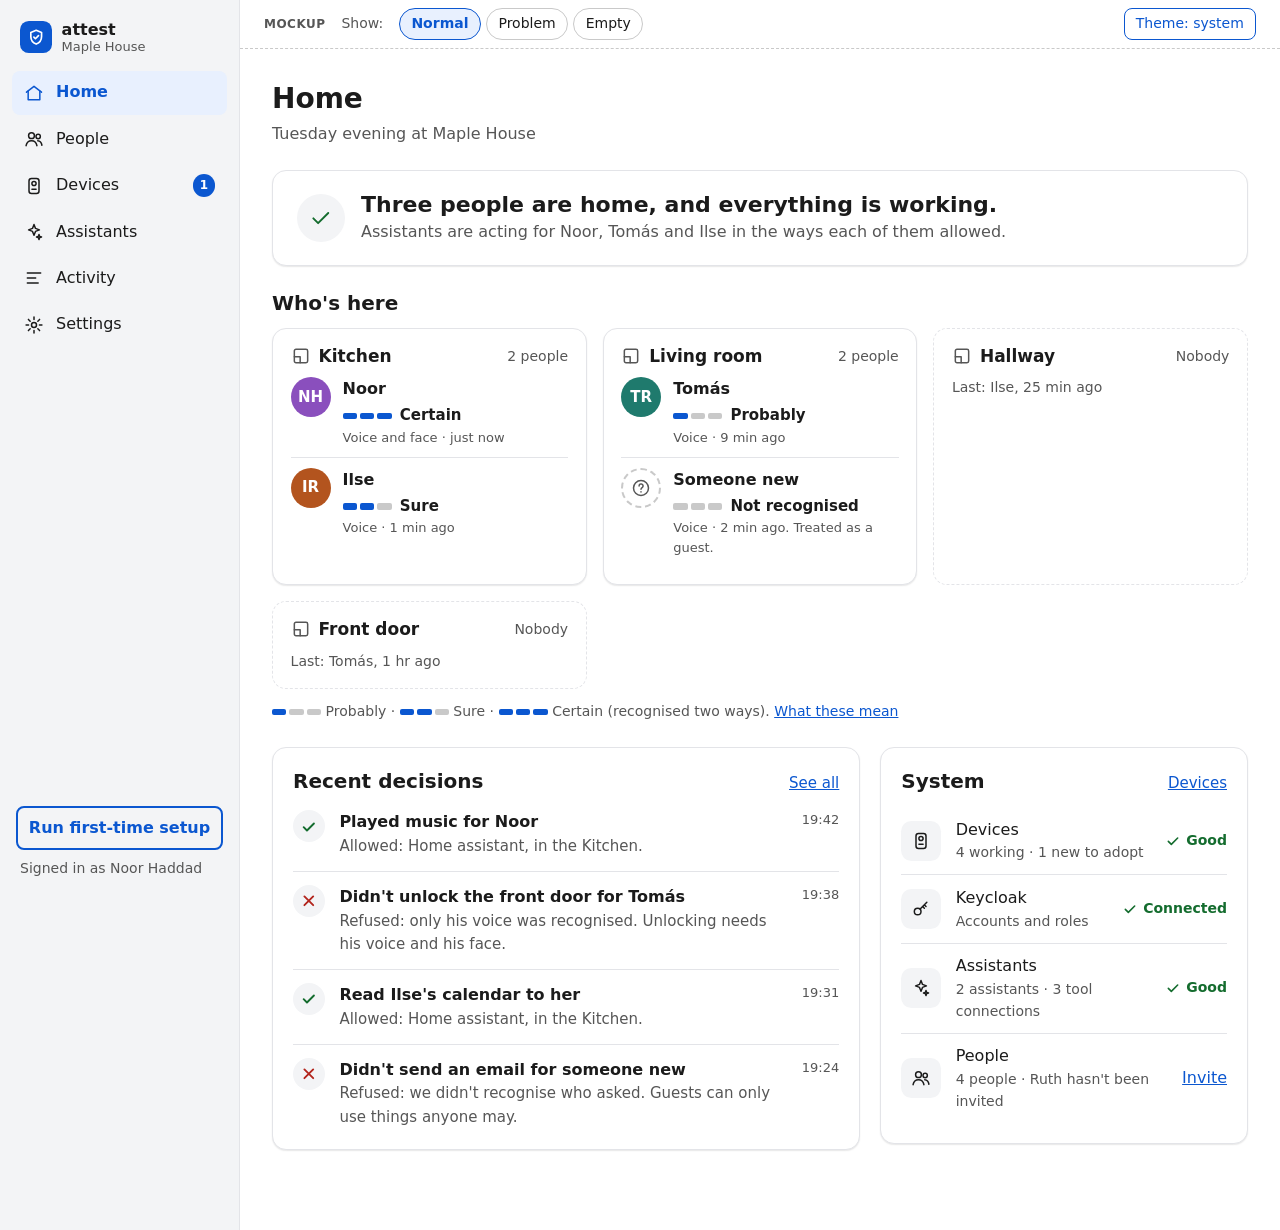
==== docs/design/console/mockup.html @ f5f6e449 "docs(design): clickable mockups for the admin console Static, self-contained mockup of the first-run" ====
<!doctype html>
<html lang="en">
<head>
<meta charset="utf-8">
<meta name="viewport" content="width=device-width, initial-scale=1">
<meta name="color-scheme" content="light dark">
<title>attest console — mockup</title>
<style>
/* Tokens: the enrolment page's, unchanged, plus --warn, --ok-soft/--problem-soft and --surface. */
:root {
  color-scheme: light dark;
  --bg: #ffffff;
  --fg: #1b1b1b;
  --muted: #565656;
  --line: #c9c9c9;
  --line-soft: #e3e4e8;
  --panel: #f3f4f6;
  --surface: #ffffff;
  --accent: #0b57d0;
  --accent-fg: #ffffff;
  --accent-soft: #e8f0fe;
  --ok: #146c2e;
  --warn: #8a5300;
  --problem: #b3261e;
  --shadow: 0 1px 2px rgb(0 0 0 / 0.06), 0 1px 1px rgb(0 0 0 / 0.04);
  --radius: 0.5rem;
  --radius-lg: 0.875rem;
}
@media (prefers-color-scheme: dark) {
  :root:not([data-theme="light"]) {
    --bg: #121212; --fg: #ececec; --muted: #b4b4b4; --line: #4a4a4a; --line-soft: #2c2d31;
    --panel: #1f2023; --surface: #18191b; --accent: #8ab4f8; --accent-fg: #0b1a33; --accent-soft: #1c2a42;
    --ok: #7dd99b; --warn: #f2c46d; --problem: #ffb4ab; --shadow: none;
  }
}
:root[data-theme="dark"] {
  color-scheme: dark;
  --bg: #121212; --fg: #ececec; --muted: #b4b4b4; --line: #4a4a4a; --line-soft: #2c2d31;
  --panel: #1f2023; --surface: #18191b; --accent: #8ab4f8; --accent-fg: #0b1a33; --accent-soft: #1c2a42;
  --ok: #7dd99b; --warn: #f2c46d; --problem: #ffb4ab; --shadow: none;
}
:root[data-theme="light"] { color-scheme: light; }

*, *::before, *::after { box-sizing: border-box; }
[hidden] { display: none !important; }
html { -webkit-text-size-adjust: 100%; }
body {
  margin: 0; background: var(--bg); color: var(--fg);
  font: 1rem/1.55 system-ui, -apple-system, "Segoe UI", Roboto, "Helvetica Neue", Arial, sans-serif;
}
h1 { font-size: 1.75rem; line-height: 1.25; margin: 0 0 0.35rem; }
h2 { font-size: 1.25rem; line-height: 1.3; margin: 0 0 0.75rem; }
h3 { font-size: 1.0625rem; line-height: 1.35; margin: 0 0 0.25rem; }
p { margin: 0 0 0.75rem; }
a { color: var(--accent); }
:focus-visible { outline: 3px solid var(--accent); outline-offset: 3px; }
h1:focus { outline: none; }
code { font-size: 0.9em; }
.muted { color: var(--muted); }
.small { font-size: 0.875rem; }
.visually-hidden { position: absolute; width: 1px; height: 1px; overflow: hidden; clip: rect(0 0 0 0); white-space: nowrap; }
.icon { width: 1.25rem; height: 1.25rem; flex: none; fill: none; stroke: currentColor; stroke-width: 1.8; stroke-linecap: round; stroke-linejoin: round; }

/* Buttons: as on the enrolment page. */
.button, button {
  display: inline-flex; align-items: center; justify-content: center; gap: 0.4rem;
  min-height: 44px; min-width: 44px; padding: 0.5rem 1.1rem;
  border: 2px solid var(--accent); border-radius: var(--radius);
  background: var(--accent); color: var(--accent-fg);
  font: inherit; font-weight: 600; text-decoration: none; cursor: pointer; white-space: nowrap;
}
.button.secondary, button.secondary { background: transparent; color: var(--accent); }
.button.quiet, button.quiet { background: transparent; color: var(--accent); border-color: transparent; padding-inline: 0.6rem; }
button.danger { background: transparent; color: var(--problem); border-color: var(--problem); }
button:disabled { opacity: 0.45; cursor: not-allowed; }
.actions { display: flex; flex-wrap: wrap; gap: 0.75rem; align-items: center; }

/* Notices: the enrolment page's left-border pattern. */
.status, .problem, .warning, .info {
  display: flex; gap: 0.75rem; align-items: flex-start;
  padding: 0.75rem 1rem; border-left: 4px solid var(--ok); border-radius: 0.25rem; background: var(--panel); margin: 0 0 1rem;
}
.problem { border-color: var(--problem); }
.warning { border-color: var(--warn); }
.info { border-color: var(--accent); }
.status > .icon { color: var(--ok); margin-top: 0.15rem; }
.problem > .icon { color: var(--problem); margin-top: 0.15rem; }
.warning > .icon { color: var(--warn); margin-top: 0.15rem; }
.info > .icon { color: var(--accent); margin-top: 0.15rem; }
.status p, .problem p, .warning p, .info p { margin: 0; }
.notice-body { flex: 1; min-width: 0; }
.notice-body .actions { margin-top: 0.6rem; }

/* Shell */
.skip { position: absolute; left: 0.5rem; top: -4rem; z-index: 10; }
.skip:focus { top: 0.5rem; }
.shell { display: grid; grid-template-columns: 15rem 1fr; min-height: 100vh; background: linear-gradient(to right, var(--panel) calc(15rem - 1px), var(--line-soft) calc(15rem - 1px), var(--line-soft) 15rem, transparent 15rem); }
.sidebar {
  position: sticky; top: 0; height: 100vh; overflow-y: auto;
  display: flex; flex-direction: column; gap: 1rem;
  padding: 1.25rem 0.75rem; border-right: 1px solid var(--line-soft); background: var(--panel);
}
.brand { display: flex; align-items: center; gap: 0.6rem; padding: 0 0.5rem; }
.brand-mark { width: 2rem; height: 2rem; border-radius: 0.55rem; background: var(--accent); color: var(--accent-fg); display: grid; place-items: center; }
.brand-mark .icon { width: 1.15rem; height: 1.15rem; stroke-width: 2.2; }
.brand strong { display: block; line-height: 1.2; }
.brand div > span { display: block; font-size: 0.8125rem; color: var(--muted); line-height: 1.2; }
.nav { list-style: none; margin: 0; padding: 0; display: grid; gap: 0.15rem; }
.nav a {
  display: flex; align-items: center; gap: 0.75rem; min-height: 44px; padding: 0.4rem 0.75rem;
  border-radius: var(--radius); color: var(--fg); text-decoration: none; font-weight: 500;
}
.nav a:hover { background: var(--line-soft); }
.nav a[aria-current="page"] { background: var(--accent-soft); color: var(--accent); font-weight: 650; }
.nav .badge { margin-left: auto; }
.sidebar-foot { margin-top: auto; display: grid; gap: 0.5rem; padding: 0 0.25rem; }
.badge {
  display: inline-grid; place-items: center; min-width: 1.4rem; height: 1.4rem; padding: 0 0.4rem;
  border-radius: 999px; background: var(--accent); color: var(--accent-fg); font-size: 0.75rem; font-weight: 700;
}
.badge.warn { background: var(--warn); color: var(--bg); }

.main { min-width: 0; }
.mockbar {
  display: flex; flex-wrap: wrap; align-items: center; gap: 0.5rem 1rem;
  padding: 0.5rem 1.5rem; border-bottom: 1px dashed var(--line); font-size: 0.875rem; color: var(--muted);
}
.mockbar .label { font-weight: 700; letter-spacing: 0.04em; text-transform: uppercase; font-size: 0.75rem; }
.mockbar nav { display: flex; flex-wrap: wrap; gap: 0.35rem; }
.mockbar a {
  display: inline-flex; align-items: center; min-height: 32px; padding: 0 0.7rem; border: 1px solid var(--line);
  border-radius: 999px; color: var(--fg); text-decoration: none;
}
.mockbar a[aria-current="true"] { border-color: var(--accent); background: var(--accent-soft); color: var(--accent); font-weight: 650; }
.mockbar .theme { margin-left: auto; }
.mockbar .theme button { min-height: 32px; padding: 0 0.7rem; border-width: 1px; font-weight: 500; font-size: 0.875rem; }

.content { max-width: 72rem; margin: 0 auto; padding: 2rem 2rem 5rem; }
.page-head { display: flex; flex-wrap: wrap; align-items: flex-end; justify-content: space-between; gap: 1rem; margin-bottom: 1.5rem; }
.page-head p { margin: 0; color: var(--muted); }
.crumb { display: inline-flex; align-items: center; gap: 0.25rem; margin-bottom: 0.5rem; font-size: 0.9375rem; min-height: 44px; }

/* Cards and lists */
.card { background: var(--surface); border: 1px solid var(--line-soft); border-radius: var(--radius-lg); box-shadow: var(--shadow); padding: 1.25rem; }
.card + .card, .card + section, section + .card, .stack > * + * { margin-top: 1.25rem; }
.card-head { display: flex; align-items: baseline; justify-content: space-between; gap: 1rem; margin-bottom: 0.75rem; }
.card-head h2 { margin: 0; }
.card-head a { font-size: 0.9375rem; white-space: nowrap; }
.rows { list-style: none; margin: 0; padding: 0; }
.rows > li { display: flex; align-items: center; gap: 0.9rem; padding: 0.8rem 0; border-top: 1px solid var(--line-soft); }
.rows > li:first-child { border-top: 0; padding-top: 0.2rem; }
.rows > li:last-child { padding-bottom: 0; }
.row-main { flex: 1; min-width: 0; }
.row-main p { margin: 0; }
.row-end { margin-left: auto; display: flex; align-items: center; gap: 0.5rem; flex-wrap: wrap; justify-content: flex-end; }
.grid-2 { display: grid; grid-template-columns: minmax(0, 1.6fr) minmax(0, 1fr); gap: 1.25rem; align-items: start; }
.grid-2 > .card + .card { margin-top: 0; }
.cols-2 { display: grid; grid-template-columns: repeat(2, minmax(0, 1fr)); gap: 1.25rem; }
.cols-2 > .card + .card { margin-top: 0; }

.avatar {
  width: 2.5rem; height: 2.5rem; flex: none; border-radius: 50%; display: grid; place-items: center;
  font-weight: 700; font-size: 0.9375rem; color: #fff;
}
.avatar.lg { width: 4rem; height: 4rem; font-size: 1.4rem; }
.a1 { background: #8a4fbd; } .a2 { background: #1f7a6d; } .a3 { background: #b3541e; } .a4 { background: #3b5bab; }
.a0 { background: transparent; color: var(--muted); border: 2px dashed var(--line); }
.thing { width: 2.5rem; height: 2.5rem; flex: none; border-radius: 0.65rem; display: grid; place-items: center; background: var(--panel); color: var(--fg); }

/* Status words (always text + icon, never colour alone) */
.pill { display: inline-flex; align-items: center; gap: 0.3rem; font-size: 0.875rem; font-weight: 600; white-space: nowrap; }
.pill .icon { width: 1rem; height: 1rem; stroke-width: 2.4; }
.pill.ok { color: var(--ok); } .pill.warn { color: var(--warn); } .pill.bad { color: var(--problem); } .pill.info { color: var(--accent); } .pill.off { color: var(--muted); }
.tag { display: inline-block; padding: 0.05rem 0.5rem; border: 1px solid var(--line); border-radius: 999px; font-size: 0.8125rem; color: var(--muted); white-space: nowrap; }
.tags { display: flex; flex-wrap: wrap; gap: 0.35rem; }

/* Certainty: the four levels as a stepped meter, always with words. */
.meter { display: inline-flex; gap: 3px; vertical-align: middle; }
.meter i { width: 0.9rem; height: 0.4rem; border-radius: 2px; background: var(--line); }
.meter[data-level="1"] i:nth-child(-n+1), .meter[data-level="2"] i:nth-child(-n+2), .meter[data-level="3"] i:nth-child(-n+3) { background: var(--accent); }
.sure { display: inline-flex; align-items: center; gap: 0.5rem; font-weight: 600; font-size: 0.9375rem; }

/* Home: rooms */
.summary { display: flex; align-items: center; gap: 1rem; padding: 1.25rem 1.5rem; margin-bottom: 1.5rem; }
.summary .big { font-size: 1.375rem; font-weight: 700; line-height: 1.3; margin: 0; }
.summary p { margin: 0; color: var(--muted); }
.summary p.big { color: var(--fg); }
.summary-dot { width: 3rem; height: 3rem; border-radius: 50%; flex: none; display: grid; place-items: center; background: var(--panel); color: var(--ok); }
.summary-dot.warn { color: var(--warn); }
.summary-dot.bad { color: var(--problem); }
.summary-dot .icon { width: 1.6rem; height: 1.6rem; }
.rooms { display: grid; grid-template-columns: repeat(auto-fill, minmax(16.5rem, 1fr)); gap: 1rem; margin-bottom: 1.5rem; }
.room { padding: 1rem 1.1rem; margin: 0 !important; }
.room h3 { display: flex; align-items: center; gap: 0.5rem; margin-bottom: 0.6rem; }
.room h3 .icon { color: var(--muted); }
.room h3 .count { margin-left: auto; font-weight: 500; font-size: 0.875rem; color: var(--muted); }
.room .rows > li { padding: 0.6rem 0; gap: 0.75rem; align-items: flex-start; }
.room .rows > li:first-child { padding-top: 0; }
.room.empty { background: transparent; box-shadow: none; border-style: dashed; }
.room .who { font-weight: 650; }
.room .how { font-size: 0.8125rem; color: var(--muted); }
.can { font-size: 0.8125rem; color: var(--muted); margin-top: 0.2rem; }

/* Decisions */
.decision { align-items: flex-start !important; }
.decision .mark { width: 2rem; height: 2rem; border-radius: 50%; display: grid; place-items: center; flex: none; background: var(--panel); }
.decision .mark.ok { color: var(--ok); } .decision .mark.bad { color: var(--problem); }
.decision .mark .icon { width: 1.1rem; height: 1.1rem; stroke-width: 2.6; }
.decision .what { font-weight: 600; }
.decision .why { color: var(--muted); font-size: 0.9375rem; }
.decision time { font-size: 0.8125rem; color: var(--muted); white-space: nowrap; }

/* Health */
.health .rows > li { padding: 0.65rem 0; }

/* Empty states */
.empty-state { text-align: center; padding: 3rem 1.5rem; }
.empty-state .thing { width: 4rem; height: 4rem; margin: 0 auto 1rem; border-radius: 1rem; }
.empty-state .thing .icon { width: 2rem; height: 2rem; }
.empty-state p { max-width: 32rem; margin-inline: auto; color: var(--muted); }
.empty-state .actions { justify-content: center; margin-top: 1rem; }

/* Forms */
label.field { display: grid; gap: 0.35rem; font-weight: 600; }
input[type="text"], input[type="url"], input[type="email"], input[type="search"], input[type="number"], select {
  min-height: 44px; width: 100%; padding: 0.5rem 0.75rem; border: 1px solid var(--line); border-radius: var(--radius);
  background: var(--surface); color: var(--fg); font: inherit; font-weight: 400;
}
input::placeholder { color: var(--muted); opacity: 0.85; }
.inline-form { display: flex; gap: 0.75rem; align-items: flex-end; flex-wrap: wrap; }
.inline-form .field { flex: 1 1 18rem; }
.hint { font-weight: 400; font-size: 0.875rem; color: var(--muted); }

/* Choice tiles (provider pick, presets) */
.tiles { display: grid; grid-template-columns: repeat(auto-fill, minmax(10rem, 1fr)); gap: 0.75rem; margin: 0 0 1.25rem; padding: 0; border: 0; }
.tile { position: relative; display: grid; gap: 0.25rem; padding: 1rem; border: 2px solid var(--line-soft); border-radius: var(--radius-lg); cursor: pointer; background: var(--surface); }
.tile:has(input:checked) { border-color: var(--accent); background: var(--accent-soft); }
.tile:has(input:focus-visible) { outline: 3px solid var(--accent); outline-offset: 3px; }
.tile input { position: absolute; opacity: 0; inset: 0; cursor: pointer; }
.tile strong { font-size: 1.0625rem; }
.tile span { font-size: 0.875rem; color: var(--muted); }
.tiles.wide { grid-template-columns: repeat(auto-fill, minmax(16rem, 1fr)); }
.tile .check-mark { position: absolute; top: 0.75rem; right: 0.75rem; color: var(--accent); display: none; }
.tile:has(input:checked) .check-mark { display: block; }

/* Level picker: segmented radio group */
.levels { display: inline-flex; flex-wrap: wrap; border: 1px solid var(--line); border-radius: var(--radius); padding: 3px; gap: 3px; margin: 0; background: var(--panel); }
.levels legend { position: absolute; width: 1px; height: 1px; overflow: hidden; clip: rect(0 0 0 0); }
.levels label { position: relative; display: inline-flex; align-items: center; min-height: 38px; padding: 0 0.75rem; border-radius: 0.35rem; font-size: 0.875rem; font-weight: 550; cursor: pointer; white-space: nowrap; }
.levels input { position: absolute; opacity: 0; inset: 0; cursor: pointer; margin: 0; }
.levels label:has(input:checked) { background: var(--surface); color: var(--accent); box-shadow: 0 0 0 1px var(--accent); font-weight: 700; }
.levels label:has(input:focus-visible) { outline: 3px solid var(--accent); outline-offset: 2px; }
.tool { display: grid !important; grid-template-columns: 2.5rem minmax(0, 1fr) auto; gap: 0.4rem 0.9rem !important; align-items: center; }
.tool .levels-wrap { grid-column: 3; display: grid; justify-items: end; gap: 0.3rem; }
.tool .tool-note { grid-column: 2 / -1; }
.suggest { font-size: 0.8125rem; color: var(--muted); }

/* Toggles (checkbox styled as switch) */
.switch { display: flex; align-items: center; gap: 0.75rem; min-height: 44px; cursor: pointer; }
.switch input { appearance: none; -webkit-appearance: none; width: 2.75rem; height: 1.6rem; border-radius: 999px; background: var(--line); position: relative; margin: 0; flex: none; cursor: pointer; }
.switch input::after { content: ""; position: absolute; top: 3px; left: 3px; width: calc(1.6rem - 6px); height: calc(1.6rem - 6px); border-radius: 50%; background: #fff; }
.switch input:checked { background: var(--ok); }
.switch input:checked::after { left: calc(100% - 1.6rem + 3px); }
@media (prefers-reduced-motion: no-preference) { .switch input::after { transition: left 0.15s; } }

/* Disclosure */
details.advanced { margin-top: 1rem; border-top: 1px solid var(--line-soft); padding-top: 0.5rem; }
details.advanced > summary { display: flex; align-items: center; gap: 0.4rem; min-height: 44px; cursor: pointer; color: var(--accent); font-weight: 600; list-style: none; }
details.advanced > summary::-webkit-details-marker { display: none; }
details.advanced > summary::before { content: ""; width: 0.5rem; height: 0.5rem; border-right: 2px solid currentColor; border-bottom: 2px solid currentColor; transform: rotate(-45deg); margin-right: 0.35rem; }
details.advanced[open] > summary::before { transform: rotate(45deg); }

/* Tables (Advanced only) */
.table-wrap { overflow-x: auto; }
table { border-collapse: collapse; width: 100%; font-size: 0.9375rem; }
th, td { text-align: left; padding: 0.5rem 0.75rem 0.5rem 0; border-bottom: 1px solid var(--line-soft); vertical-align: top; }
th { font-size: 0.8125rem; color: var(--muted); font-weight: 600; }
td.num, th.num { text-align: right; font-variant-numeric: tabular-nums; }
td input[type="number"] { width: 6rem; min-height: 38px; text-align: right; }

/* Wizard */
.wizard { max-width: 44rem; margin: 0 auto; }
.wizard-steps { list-style: none; display: flex; gap: 0.5rem; margin: 0 0 2rem; padding: 0; counter-reset: s; }
.wizard-steps li { flex: 1; counter-increment: s; font-size: 0.8125rem; color: var(--muted); }
.wizard-steps li::before { content: ""; display: block; height: 4px; border-radius: 2px; background: var(--line); margin-bottom: 0.4rem; }
.wizard-steps li.done::before { background: var(--ok); }
.wizard-steps li[aria-current="step"]::before { background: var(--accent); }
.wizard-steps li[aria-current="step"] { color: var(--fg); font-weight: 650; }
.wizard .card { padding: 2rem; }
.wizard-foot { display: flex; justify-content: space-between; gap: 0.75rem; margin-top: 1.5rem; flex-wrap: wrap; }
.hero { text-align: center; }
.hero .brand-mark { width: 4rem; height: 4rem; border-radius: 1.1rem; margin: 0 auto 1.25rem; }
.hero .brand-mark .icon { width: 2rem; height: 2rem; }
.hero p { max-width: 34rem; margin-inline: auto; }
.hero ul { text-align: left; max-width: 30rem; margin: 1.25rem auto 0; }
.checklist { list-style: none; margin: 0.75rem 0 0; padding: 0; display: grid; gap: 0.5rem; }
.checklist li { display: flex; gap: 0.6rem; align-items: flex-start; }
.checklist .icon { color: var(--ok); margin-top: 0.15rem; stroke-width: 2.4; }
.spinner { width: 1.25rem; height: 1.25rem; border: 3px solid var(--line); border-top-color: var(--accent); border-radius: 50%; }
@media (prefers-reduced-motion: no-preference) { .spinner { animation: spin 0.9s linear infinite; } }
@keyframes spin { to { transform: rotate(360deg); } }

/* Filters */
.filters { display: flex; flex-wrap: wrap; gap: 0.75rem; align-items: flex-end; margin-bottom: 1.25rem; }
.filters .field { flex: 1 1 11rem; font-size: 0.875rem; }
.filters .field.search { flex: 2 1 16rem; }
.chips { display: inline-flex; flex-wrap: wrap; gap: 0.35rem; border: 0; padding: 0; margin: 0; }
.chips label { position: relative; display: inline-flex; align-items: center; min-height: 44px; padding: 0 1rem; border: 1px solid var(--line); border-radius: 999px; cursor: pointer; font-weight: 550; }
.chips input { position: absolute; opacity: 0; inset: 0; margin: 0; cursor: pointer; }
.chips label:has(input:checked) { background: var(--accent); border-color: var(--accent); color: var(--accent-fg); }
.chips label:has(input:focus-visible) { outline: 3px solid var(--accent); outline-offset: 2px; }
.day { font-size: 0.8125rem; font-weight: 700; letter-spacing: 0.04em; text-transform: uppercase; color: var(--muted); margin: 1.5rem 0 0.5rem; }
.log { padding: 0.25rem 1.25rem; }
.log .rows > li { padding: 0.85rem 0; }
.log .rows > li:first-child { padding-top: 0.85rem; }
.expanded { background: var(--panel); margin: 0 -1.25rem; padding: 1rem 1.25rem !important; flex-wrap: wrap; }
.trail { width: 100%; padding-left: 2.9rem; }
.trail ol { margin: 0.25rem 0 0.75rem; padding-left: 1.25rem; }
.trail li { margin-bottom: 0.25rem; }
.reason-ok { color: var(--ok); font-weight: 600; } .reason-bad { color: var(--problem); font-weight: 600; }

/* People */
.enrol-marks { display: flex; gap: 1.1rem; flex-wrap: wrap; }
.enrol-marks span { display: inline-flex; align-items: center; gap: 0.3rem; font-size: 0.875rem; }
.enrol-marks .yes { color: var(--fg); }
.enrol-marks .yes .icon { color: var(--ok); stroke-width: 2.6; }
.enrol-marks .no { color: var(--muted); }
.person-head { display: flex; gap: 1.25rem; align-items: center; flex-wrap: wrap; margin-bottom: 1.5rem; }
.person-head h1 { margin: 0; }
.allow-list { list-style: none; margin: 0; padding: 0; }
.allow-list li { display: flex; align-items: center; justify-content: space-between; gap: 0.5rem 1rem; flex-wrap: wrap; padding: 0.7rem 0; border-top: 1px solid var(--line-soft); }
.allow-list li:first-child { border-top: 0; }
.allow-list li > span { flex: 1 1 18rem; }
.allow-list .lvl { font-size: 0.8125rem; color: var(--muted); }
.managed { border-left: 3px solid var(--line); padding-left: 0.85rem !important; }
.copybox { display: flex; gap: 0.5rem; align-items: center; flex-wrap: wrap; }
.copybox code { flex: 1 1 14rem; padding: 0.6rem 0.75rem; min-height: 44px; display: flex; align-items: center; border-radius: var(--radius); background: var(--panel); overflow-wrap: anywhere; }

/* More (phone) */
.more-list a { display: flex; align-items: center; gap: 0.9rem; min-height: 56px; color: var(--fg); text-decoration: none; font-weight: 600; }

/* Bottom tab bar: phone only */
.tabbar { display: none; }

@media (max-width: 820px) {
  .shell { grid-template-columns: 1fr; background: none; }
  .sidebar { display: none; }
  .topbar { display: flex !important; }
  .content { padding: 1.25rem 1rem 6.5rem; }
  .mockbar { padding: 0.5rem 1rem; }
  .grid-2, .cols-2 { grid-template-columns: minmax(0, 1fr); }
  td input[type="number"] { width: 4.25rem; }
  .rows.wrap-sm .row-main { flex-basis: calc(100% - 3.4rem); }
  .grid-2 > * + *, .cols-2 > * + * { margin-top: 0 !important; }
  h1 { font-size: 1.5rem; }
  .tabbar {
    display: grid; grid-template-columns: repeat(5, 1fr); position: fixed; inset: auto 0 0 0; z-index: 5;
    background: var(--panel); border-top: 1px solid var(--line-soft); padding: 0.25rem 0.25rem calc(0.25rem + env(safe-area-inset-bottom));
  }
  .tabbar a { display: grid; justify-items: center; gap: 0.1rem; min-height: 52px; padding-top: 0.35rem; font-size: 0.75rem; color: var(--muted); text-decoration: none; font-weight: 600; position: relative; }
  .tabbar a[aria-current="page"] { color: var(--accent); }
  .tabbar .badge { position: absolute; top: 0.1rem; left: calc(50% + 0.35rem); min-width: 1.1rem; height: 1.1rem; font-size: 0.6875rem; padding: 0 0.3rem; }
  .tiles { grid-template-columns: 1fr 1fr; }
  .tiles.wide { grid-template-columns: 1fr; }
  .summary { padding: 1rem; }
  .summary .big { font-size: 1.125rem; }
  .rooms { grid-template-columns: 1fr; }
  .tool { grid-template-columns: 2.5rem minmax(0, 1fr); }
  .tool .levels-wrap { grid-column: 1 / -1; justify-items: start; }
  .tool .tool-note { grid-column: 1 / -1; }
  .levels { display: grid; grid-template-columns: repeat(4, 1fr); width: 100%; }
  .levels label { justify-content: center; padding: 0 0.2rem; font-size: 0.8125rem; }
  .wizard .card { padding: 1.25rem; }
  .card { padding: 1rem; }
  .log { padding: 0.25rem 1rem; }
  .expanded { margin: 0 -1rem; padding: 1rem !important; }
  .trail { padding-left: 0; }
  .rows.wrap-sm > li { flex-wrap: wrap; }
  .rows.wrap-sm .row-end { margin-left: 3.4rem; justify-content: flex-start; }
  .page-head .actions { width: 100%; }
  .mockbar .theme { margin-left: 0; }
}
.topbar { display: none; align-items: center; justify-content: space-between; gap: 0.75rem; padding: 0.75rem 1rem; border-bottom: 1px solid var(--line-soft); background: var(--panel); }

@media (prefers-reduced-motion: no-preference) {
  button, .button, .nav a { transition: background-color 0.15s, color 0.15s; }
}
@media (hover: hover) {
  button:not(:disabled):hover, .button:hover { filter: brightness(1.08); }
}
</style>
</head>
<body>
<svg width="0" height="0" style="position:absolute" aria-hidden="true">
  <symbol id="i-shield" viewBox="0 0 24 24"><path d="M12 3l7 3v5c0 4.5-3 8.3-7 10-4-1.7-7-5.5-7-10V6l7-3z"/><path d="M9 12l2 2 4-4"/></symbol>
  <symbol id="i-home" viewBox="0 0 24 24"><path d="M3 11l9-7 9 7"/><path d="M5 10v10h14V10"/></symbol>
  <symbol id="i-people" viewBox="0 0 24 24"><circle cx="9" cy="8" r="3.5"/><path d="M2.5 20c.6-3.6 3.3-6 6.5-6s5.9 2.4 6.5 6"/><circle cx="17" cy="9" r="2.6"/><path d="M16.5 14.2c2.6.2 4.5 2.4 5 5.3"/></symbol>
  <symbol id="i-device" viewBox="0 0 24 24"><rect x="6" y="3" width="12" height="18" rx="3"/><circle cx="12" cy="9" r="2.5"/><path d="M9.5 16h5"/></symbol>
  <symbol id="i-assistant" viewBox="0 0 24 24"><path d="M12 3l1.8 4.7L18.5 9.5l-4.7 1.8L12 16l-1.8-4.7L5.5 9.5l4.7-1.8z"/><path d="M18 15l.8 2.2L21 18l-2.2.8L18 21l-.8-2.2L15 18l2.2-.8z"/></symbol>
  <symbol id="i-activity" viewBox="0 0 24 24"><path d="M4 6h16M4 12h10M4 18h13"/></symbol>
  <symbol id="i-settings" viewBox="0 0 24 24"><circle cx="12" cy="12" r="3"/><path d="M12 2.5v3M12 18.5v3M2.5 12h3M18.5 12h3M5.3 5.3l2.1 2.1M16.6 16.6l2.1 2.1M5.3 18.7l2.1-2.1M16.6 7.4l2.1-2.1"/></symbol>
  <symbol id="i-more" viewBox="0 0 24 24"><circle cx="5" cy="12" r="1.3"/><circle cx="12" cy="12" r="1.3"/><circle cx="19" cy="12" r="1.3"/></symbol>
  <symbol id="i-check" viewBox="0 0 24 24"><path d="M5 12.5l4.5 4.5L19 7.5"/></symbol>
  <symbol id="i-x" viewBox="0 0 24 24"><path d="M6 6l12 12M18 6L6 18"/></symbol>
  <symbol id="i-alert" viewBox="0 0 24 24"><path d="M12 3.5l9.5 16.5h-19z"/><path d="M12 10v4.5M12 17.3v.2"/></symbol>
  <symbol id="i-info" viewBox="0 0 24 24"><circle cx="12" cy="12" r="9"/><path d="M12 11v5.5M12 7.7v.2"/></symbol>
  <symbol id="i-mic" viewBox="0 0 24 24"><rect x="9" y="3" width="6" height="11" rx="3"/><path d="M5.5 11a6.5 6.5 0 0013 0M12 17.5V21"/></symbol>
  <symbol id="i-camera" viewBox="0 0 24 24"><rect x="3" y="7" width="13" height="10" rx="2"/><path d="M16 10.5l5-3v9l-5-3"/></symbol>
  <symbol id="i-room" viewBox="0 0 24 24"><rect x="4" y="4" width="16" height="16" rx="2"/><path d="M4 13h7v7"/></symbol>
  <symbol id="i-key" viewBox="0 0 24 24"><circle cx="8" cy="15" r="4"/><path d="M11 12l8-8M16 7l2 2M14 9l2 2"/></symbol>
  <symbol id="i-plug" viewBox="0 0 24 24"><path d="M9 3v5M15 3v5M6 8h12v3a6 6 0 01-12 0zM12 17v4"/></symbol>
  <symbol id="i-cal" viewBox="0 0 24 24"><rect x="3.5" y="5" width="17" height="15" rx="2"/><path d="M3.5 10h17M8 3v4M16 3v4"/></symbol>
  <symbol id="i-mail" viewBox="0 0 24 24"><rect x="3" y="5.5" width="18" height="13" rx="2"/><path d="M3.5 7l8.5 6 8.5-6"/></symbol>
  <symbol id="i-lock" viewBox="0 0 24 24"><rect x="5" y="10.5" width="14" height="10" rx="2"/><path d="M8 10.5V7.5a4 4 0 018 0v3"/></symbol>
  <symbol id="i-music" viewBox="0 0 24 24"><path d="M9 18V5l11-2v13"/><circle cx="6.5" cy="18" r="2.5"/><circle cx="17.5" cy="16" r="2.5"/></symbol>
  <symbol id="i-bulb" viewBox="0 0 24 24"><path d="M9 18h6M10 21h4M12 3a6 6 0 00-3.5 10.9c.6.5 1 1.2 1 2V16h5v-.1c0-.8.4-1.5 1-2A6 6 0 0012 3z"/></symbol>
  <symbol id="i-temp" viewBox="0 0 24 24"><path d="M14 14.5V5a2 2 0 00-4 0v9.5a4 4 0 104 0z"/></symbol>
  <symbol id="i-car" viewBox="0 0 24 24"><path d="M5 16V11l2-5h10l2 5v5M3 16h18v3H3zM5 11h14"/></symbol>
  <symbol id="i-link" viewBox="0 0 24 24"><path d="M10 14a4 4 0 005.7 0l3-3a4 4 0 00-5.7-5.7l-1 1"/><path d="M14 10a4 4 0 00-5.7 0l-3 3a4 4 0 005.7 5.7l1-1"/></symbol>
  <symbol id="i-down" viewBox="0 0 24 24"><path d="M12 4v11M7 10l5 5 5-5M5 20h14"/></symbol>
  <symbol id="i-back" viewBox="0 0 24 24"><path d="M15 5l-7 7 7 7"/></symbol>
  <symbol id="i-plus" viewBox="0 0 24 24"><path d="M12 5v14M5 12h14"/></symbol>
  <symbol id="i-user-q" viewBox="0 0 24 24"><circle cx="12" cy="12" r="9"/><path d="M9.7 9.5a2.4 2.4 0 114 1.8c-.9.6-1.7 1.1-1.7 2.2M12 16.6v.2"/></symbol>
  <symbol id="i-phone" viewBox="0 0 24 24"><path d="M5 4h4l2 5-2.5 1.5a11 11 0 005 5L15 13l5 2v4a2 2 0 01-2 2A16 16 0 013 6a2 2 0 012-2z"/></symbol>
</svg>

<a class="button skip" href="#content">Skip to content</a>
<div class="shell">
  <aside class="sidebar" aria-label="Main">
    <div class="brand">
      <span class="brand-mark"><svg class="icon"><use href="#i-shield"/></svg></span>
      <div><strong>attest</strong><span>Maple House</span></div>
    </div>
    <nav aria-label="Sections">
      <ul class="nav">
        <li><a href="#home" data-nav="home"><svg class="icon"><use href="#i-home"/></svg>Home</a></li>
        <li><a href="#people" data-nav="people"><svg class="icon"><use href="#i-people"/></svg>People</a></li>
        <li><a href="#devices" data-nav="devices"><svg class="icon"><use href="#i-device"/></svg>Devices <span class="badge" aria-label="1 new">1</span></a></li>
        <li><a href="#assistants" data-nav="assistants"><svg class="icon"><use href="#i-assistant"/></svg>Assistants</a></li>
        <li><a href="#activity" data-nav="activity"><svg class="icon"><use href="#i-activity"/></svg>Activity</a></li>
        <li><a href="#settings" data-nav="settings"><svg class="icon"><use href="#i-settings"/></svg>Settings</a></li>
      </ul>
    </nav>
    <div class="sidebar-foot">
      <a class="button secondary" href="#setup/1" data-nav="setup">Run first-time setup</a>
      <p class="small muted" style="margin:0;padding:0 0.25rem">Signed in as Noor Haddad</p>
    </div>
  </aside>

  <div class="main">
    <div class="topbar" aria-label="Header">
      <div class="brand">
        <span class="brand-mark"><svg class="icon"><use href="#i-shield"/></svg></span>
        <div><strong>attest</strong><span>Maple House</span></div>
      </div>
      <span class="avatar a1" style="width:2.25rem;height:2.25rem" role="img" aria-label="Noor Haddad, signed in">NH</span>
    </div>
    <div class="mockbar" aria-label="Mockup controls">
      <span class="label">Mockup</span>
      <span id="states-label">Show:</span>
      <nav id="states" aria-labelledby="states-label"></nav>
      <span class="theme"><button type="button" class="secondary" id="theme">Theme: system</button></span>
    </div>

    <main id="content" class="content">

<!-- ============================ SETUP ============================ -->
<section data-screen="setup" data-default-view="1" data-states="normal problem" hidden>
  <div class="wizard">
    <ol class="wizard-steps" aria-label="Setup progress">
      <li data-step="1">Welcome</li><li data-step="2">Accounts</li><li data-step="3">Your space</li><li data-step="4">People</li><li data-step="5">Done</li>
    </ol>

    <div data-view="1">
      <div class="card hero">
        <span class="brand-mark"><svg class="icon"><use href="#i-shield"/></svg></span>
        <h1 tabindex="-1">Let your assistants know who they're talking to</h1>
        <p>attest listens to the microphones and cameras you already have, works out who is in the room, and only lets an assistant act for someone in the ways that person has allowed.</p>
        <ul class="checklist">
          <li><svg class="icon"><use href="#i-check"/></svg><span>Uses the accounts you already have. Nobody gets a new password.</span></li>
          <li><svg class="icon"><use href="#i-check"/></svg><span>Never stores voices or faces. Your devices keep those; attest only hears who they think it is.</span></li>
          <li><svg class="icon"><use href="#i-check"/></svg><span>Everyone decides for themselves what an assistant may do for them.</span></li>
        </ul>
        <div class="actions" style="justify-content:center;margin-top:1.75rem"><a class="button" href="#setup/2">Get started</a></div>
        <p class="small muted" style="margin-top:1rem">Takes about five minutes.</p>
      </div>
    </div>

    <div data-view="2">
      <div class="card">
        <h1 tabindex="-1">Connect your accounts</h1>
        <p class="muted">attest uses your existing sign-in service for people and their roles. Pick yours and we'll set up what attest needs there.</p>
        <fieldset class="tiles" style="margin-top:1.25rem">
          <legend class="visually-hidden">Account service</legend>
          <label class="tile"><input type="radio" name="idp" checked><svg class="icon check-mark"><use href="#i-check"/></svg><strong>Keycloak</strong><span>Self-hosted</span></label>
          <label class="tile"><input type="radio" name="idp"><svg class="icon check-mark"><use href="#i-check"/></svg><strong>Auth0</strong><span>Cloud</span></label>
          <label class="tile"><input type="radio" name="idp"><svg class="icon check-mark"><use href="#i-check"/></svg><strong>Ory</strong><span>Cloud or self-hosted</span></label>
          <label class="tile"><input type="radio" name="idp"><svg class="icon check-mark"><use href="#i-check"/></svg><strong>Something else</strong><span>Any OpenID provider</span></label>
        </fieldset>

        <div data-when="normal" id="idp-form">
          <form class="inline-form" onsubmit="connectIdp(event)">
            <label class="field">Address of your Keycloak
              <input type="url" value="https://id.maple.home" autocomplete="url">
            </label>
            <button>Connect</button>
          </form>
          <p class="hint" style="margin-top:0.5rem">You'll be asked to sign in to Keycloak as an administrator once. attest doesn't keep that password.</p>
        </div>

        <div data-when="connecting" class="status" role="status" style="border-color:var(--accent);margin-top:0.5rem">
          <span class="spinner" aria-hidden="true"></span><p>Connecting to id.maple.home…</p>
        </div>

        <div data-when="connected">
          <div class="status" role="status">
            <svg class="icon"><use href="#i-check"/></svg>
            <div class="notice-body">
              <p><strong>Connected to Keycloak at id.maple.home</strong></p>
              <p>Found 4 people in the <em>home</em> realm. Here's what attest added there, so you don't have to:</p>
              <ul class="checklist">
                <li><svg class="icon"><use href="#i-check"/></svg><span>A sign-in for the page where people set themselves up</span></li>
                <li><svg class="icon"><use href="#i-check"/></svg><span>Three roles: <em>attest admin</em>, <em>device</em> and <em>assistant</em></span></li>
                <li><svg class="icon"><use href="#i-check"/></svg><span>Made you, Noor Haddad, an attest admin</span></li>
              </ul>
            </div>
          </div>
        </div>

        <div data-when="problem" class="problem" role="alert">
          <svg class="icon"><use href="#i-alert"/></svg>
          <div class="notice-body">
            <p><strong>We couldn't reach id.maple.home</strong></p>
            <p>Check the address is right and that Keycloak is running. If it uses a certificate you made yourself, you can trust it here.</p>
            <div class="actions"><button type="button">Try again</button><button type="button" class="secondary">Trust its certificate</button></div>
          </div>
        </div>
      </div>
      <div class="wizard-foot"><a class="button quiet" href="#setup/1"><svg class="icon"><use href="#i-back"/></svg>Back</a><a class="button" href="#setup/3" data-when="connected">Continue</a></div>
    </div>

    <div data-view="3">
      <div class="card">
        <h1 tabindex="-1">Name your space</h1>
        <p class="muted">This is how assistants and people will see it.</p>
        <label class="field" style="margin:1.25rem 0 1.5rem">Name
          <input type="text" value="Maple House">
        </label>
        <fieldset class="tiles wide" style="margin-bottom:0">
          <legend style="font-weight:600;margin-bottom:0.5rem;padding:0">What kind of place is it?</legend>
          <label class="tile"><input type="radio" name="preset" checked><svg class="icon check-mark"><use href="#i-check"/></svg><strong>Household</strong><span>Family and regular guests. Everyday things are easy; unlocking doors and sending messages need more certainty.</span></label>
          <label class="tile"><input type="radio" name="preset"><svg class="icon check-mark"><use href="#i-check"/></svg><strong>Small office</strong><span>Colleagues and visitors. Assistants are stricter, and anything with company data needs two kinds of recognition.</span></label>
        </fieldset>
        <p class="hint" style="margin-top:0.75rem">You can change this later in Settings. Nothing to configure now.</p>
      </div>
      <div class="wizard-foot"><a class="button quiet" href="#setup/2/connected"><svg class="icon"><use href="#i-back"/></svg>Back</a><a class="button" href="#setup/4">Continue</a></div>
    </div>

    <div data-view="4">
      <div class="card">
        <h1 tabindex="-1">Invite people</h1>
        <p class="muted">These people are already in Keycloak. Invite them to set themselves up: sign in, teach it their voice, and choose what assistants may do for them.</p>
        <ul class="rows" style="margin-top:1rem">
          <li><span class="avatar a1">NH</span><div class="row-main"><p><strong>Noor Haddad</strong> <span class="muted">(you)</span></p><p class="small muted">noor@maple.home</p></div><span class="row-end pill ok"><svg class="icon"><use href="#i-check"/></svg>Admin</span></li>
          <li><label class="switch" style="flex:1"><span class="avatar a2">TR</span><span class="row-main"><strong>Tomás Reyes</strong><br><span class="small muted">tomas@maple.home</span></span><input type="checkbox" checked style="margin-left:auto" aria-label="Invite Tomás Reyes"></label></li>
          <li><label class="switch" style="flex:1"><span class="avatar a3">IR</span><span class="row-main"><strong>Ilse Reyes</strong><br><span class="small muted">ilse@maple.home</span></span><input type="checkbox" checked style="margin-left:auto" aria-label="Invite Ilse Reyes"></label></li>
          <li><label class="switch" style="flex:1"><span class="avatar a4">RH</span><span class="row-main"><strong>Ruth Haddad</strong><br><span class="small muted">ruth.haddad@example.net</span></span><input type="checkbox" style="margin-left:auto" aria-label="Invite Ruth Haddad"></label></li>
        </ul>
        <h2 style="margin-top:1.5rem;font-size:1.0625rem">Or share a link</h2>
        <div class="copybox"><code>https://attest.maple.home/join</code><button type="button" class="secondary">Copy link</button></div>
      </div>
      <div class="wizard-foot"><a class="button quiet" href="#setup/3"><svg class="icon"><use href="#i-back"/></svg>Back</a><a class="button" href="#setup/5">Send 2 invites</a></div>
    </div>

    <div data-view="5">
      <div class="card hero">
        <span class="brand-mark" style="background:var(--ok)"><svg class="icon"><use href="#i-check"/></svg></span>
        <h1 tabindex="-1">Maple House is ready</h1>
        <p>Tomás and Ilse will get an email. Next, plug in or turn on a microphone or camera: it will show up under Devices, ready to adopt.</p>
        <div class="actions" style="justify-content:center;margin-top:1.5rem"><a class="button" href="#home">Go to Home</a><a class="button secondary" href="#devices/empty">Add a device</a></div>
      </div>
    </div>
  </div>
</section>

<!-- ============================ HOME ============================ -->
<section data-screen="home" data-states="normal problem empty" hidden>
  <div class="page-head">
    <div><h1 tabindex="-1">Home</h1><p>Tuesday evening at Maple House</p></div>
  </div>

  <div data-when="normal" class="card summary">
    <span class="summary-dot"><svg class="icon"><use href="#i-check"/></svg></span>
    <div><p class="big">Three people are home, and everything is working.</p><p>Assistants are acting for Noor, Tomás and Ilse in the ways each of them allowed.</p></div>
  </div>
  <div data-when="problem" class="card summary">
    <span class="summary-dot warn"><svg class="icon"><use href="#i-alert"/></svg></span>
    <div><p class="big">Two things need you.</p><p>The front door camera is offline, and Keycloak can't be reached. Assistants still work, but more carefully.</p></div>
  </div>

  <div data-when="problem" class="problem" role="alert">
    <svg class="icon"><use href="#i-alert"/></svg>
    <div class="notice-body">
      <p><strong>Can't reach Keycloak at id.maple.home</strong> since 18:52.</p>
      <p>People can't sign in or change what assistants may do. Decisions keep using the roles attest saw last, for up to 24 hours.</p>
      <div class="actions"><a class="button secondary" href="#settings/problem">Check connection</a></div>
    </div>
  </div>
  <div data-when="problem" class="warning" role="status">
    <svg class="icon"><use href="#i-alert"/></svg>
    <div class="notice-body">
      <p><strong>Front door camera is offline</strong> since 18:40. Unlocking the front door will be refused until it's back, because only it can confirm a face there.</p>
      <div class="actions"><a class="button secondary" href="#devices/problem">See device</a></div>
    </div>
  </div>

  <div data-when="normal problem">
    <h2>Who's here</h2>
    <div class="rooms">
      <article class="card room">
        <h3><svg class="icon"><use href="#i-room"/></svg>Kitchen <span class="count">2 people</span></h3>
        <ul class="rows">
          <li><span class="avatar a1">NH</span><div class="row-main"><p class="who">Noor</p>
            <p class="sure"><span class="meter" data-level="3" aria-hidden="true"><i></i><i></i><i></i></span>Certain</p>
            <p class="how">Voice and face · just now</p></div></li>
          <li><span class="avatar a3">IR</span><div class="row-main"><p class="who">Ilse</p>
            <p class="sure"><span class="meter" data-level="2" aria-hidden="true"><i></i><i></i><i></i></span>Sure</p>
            <p class="how">Voice · 1 min ago</p></div></li>
        </ul>
      </article>
      <article class="card room">
        <h3><svg class="icon"><use href="#i-room"/></svg>Living room <span class="count">2 people</span></h3>
        <ul class="rows">
          <li><span class="avatar a2">TR</span><div class="row-main"><p class="who">Tomás</p>
            <p class="sure"><span class="meter" data-level="1" aria-hidden="true"><i></i><i></i><i></i></span>Probably</p>
            <p class="how">Voice · 9 min ago</p></div></li>
          <li><span class="avatar a0"><svg class="icon"><use href="#i-user-q"/></svg></span><div class="row-main"><p class="who">Someone new</p>
            <p class="sure"><span class="meter" data-level="0" aria-hidden="true"><i></i><i></i><i></i></span>Not recognised</p>
            <p class="how">Voice · 2 min ago. Treated as a guest.</p></div></li>
        </ul>
      </article>
      <article class="card room empty">
        <h3><svg class="icon"><use href="#i-room"/></svg>Hallway <span class="count">Nobody</span></h3>
        <p class="small muted" style="margin:0">Last: Ilse, 25 min ago</p>
      </article>
      <article class="card room empty">
        <h3><svg class="icon"><use href="#i-room"/></svg>Front door <span class="count">Nobody</span></h3>
        <p class="small muted" style="margin:0" data-when="normal">Last: Tomás, 1 hr ago</p>
        <p class="pill warn" style="margin:0" data-when="problem"><svg class="icon"><use href="#i-alert"/></svg>Camera offline, can't tell</p>
      </article>
    </div>
    <p class="small muted" style="margin:-0.75rem 0 1.5rem"><span class="meter" data-level="1" aria-hidden="true"><i></i><i></i><i></i></span> Probably · <span class="meter" data-level="2" aria-hidden="true"><i></i><i></i><i></i></span> Sure · <span class="meter" data-level="3" aria-hidden="true"><i></i><i></i><i></i></span> Certain (recognised two ways). <a href="#settings">What these mean</a></p>

    <div class="grid-2">
      <section class="card" aria-labelledby="recent-h">
        <div class="card-head"><h2 id="recent-h">Recent decisions</h2><a href="#activity">See all</a></div>
        <ul class="rows">
          <li class="decision"><span class="mark ok"><svg class="icon"><use href="#i-check"/></svg></span>
            <div class="row-main"><p class="what">Played music for Noor</p><p class="why">Allowed: Home assistant, in the Kitchen.</p></div><time>19:42</time></li>
          <li class="decision"><span class="mark bad"><svg class="icon"><use href="#i-x"/></svg></span>
            <div class="row-main"><p class="what">Didn't unlock the front door for Tomás</p><p class="why">Refused: only his voice was recognised. Unlocking needs his voice and his face.</p></div><time>19:38</time></li>
          <li class="decision"><span class="mark ok"><svg class="icon"><use href="#i-check"/></svg></span>
            <div class="row-main"><p class="what">Read Ilse's calendar to her</p><p class="why">Allowed: Home assistant, in the Kitchen.</p></div><time>19:31</time></li>
          <li class="decision"><span class="mark bad"><svg class="icon"><use href="#i-x"/></svg></span>
            <div class="row-main"><p class="what">Didn't send an email for someone new</p><p class="why">Refused: we didn't recognise who asked. Guests can only use things anyone may.</p></div><time>19:24</time></li>
        </ul>
      </section>

      <section class="card health" aria-labelledby="health-h">
        <div class="card-head"><h2 id="health-h">System</h2><a href="#devices">Devices</a></div>
        <ul class="rows">
          <li><span class="thing"><svg class="icon"><use href="#i-device"/></svg></span><div class="row-main"><p>Devices</p>
            <p class="small muted" data-when="normal">4 working · 1 new to adopt</p><p class="small muted" data-when="problem">3 working · 1 offline · 1 new</p></div>
            <span class="row-end" data-when="normal"><span class="pill ok"><svg class="icon"><use href="#i-check"/></svg>Good</span></span>
            <span class="row-end" data-when="problem"><span class="pill warn"><svg class="icon"><use href="#i-alert"/></svg>1 offline</span></span></li>
          <li><span class="thing"><svg class="icon"><use href="#i-key"/></svg></span><div class="row-main"><p>Keycloak</p><p class="small muted">Accounts and roles</p></div>
            <span class="row-end" data-when="normal"><span class="pill ok"><svg class="icon"><use href="#i-check"/></svg>Connected</span></span>
            <span class="row-end" data-when="problem"><span class="pill bad"><svg class="icon"><use href="#i-x"/></svg>Unreachable</span></span></li>
          <li><span class="thing"><svg class="icon"><use href="#i-assistant"/></svg></span><div class="row-main"><p>Assistants</p><p class="small muted">2 assistants · 3 tool connections</p></div>
            <span class="row-end"><span class="pill ok"><svg class="icon"><use href="#i-check"/></svg>Good</span></span></li>
          <li><span class="thing"><svg class="icon"><use href="#i-people"/></svg></span><div class="row-main"><p>People</p><p class="small muted">4 people · Ruth hasn't been invited</p></div>
            <span class="row-end"><a href="#people">Invite</a></span></li>
        </ul>
      </section>
    </div>
  </div>

  <div data-when="empty" class="card empty-state">
    <span class="thing"><svg class="icon"><use href="#i-home"/></svg></span>
    <h2>Nobody to show yet</h2>
    <p>Once a microphone or camera is adopted and people have taught it their voice or face, you'll see who's in each room here.</p>
    <div class="actions"><a class="button" href="#devices/empty">Add a device</a><a class="button secondary" href="#people">Invite people</a></div>
  </div>
</section>

<!-- ============================ DEVICES ============================ -->
<section data-screen="devices" data-states="normal problem empty" hidden>
  <div class="page-head">
    <div><h1 tabindex="-1">Devices</h1><p>Microphones and cameras that tell attest who they think is there.</p></div>
  </div>

  <div data-when="normal problem">
    <section class="card" aria-labelledby="new-h" style="border-color:var(--accent)">
      <h2 id="new-h" style="display:flex;align-items:center;gap:0.5rem">New device found <span class="badge">1</span></h2>
      <ul class="rows wrap-sm">
        <li><span class="thing"><svg class="icon"><use href="#i-mic"/></svg></span>
          <div class="row-main"><p><strong>Kitchen mic</strong></p><p class="small muted">Recognises voices · found on your network 3 min ago</p></div>
          <span class="row-end"><button type="button" class="quiet">Ignore</button><button type="button">Adopt</button></span></li>
      </ul>
    </section>

    <div data-when="problem" class="warning" role="status" style="margin-top:1.25rem">
      <svg class="icon"><use href="#i-alert"/></svg>
      <div class="notice-body"><p><strong>Front door camera stopped reporting at 18:40.</strong> It may be unplugged or off the network. Until it's back, nobody can be recognised at the front door.</p></div>
    </div>

    <section class="card" aria-labelledby="adopted-h" style="margin-top:1.25rem">
      <div class="card-head"><h2 id="adopted-h">Your devices</h2></div>
      <ul class="rows wrap-sm">
        <li><span class="thing"><svg class="icon"><use href="#i-mic"/></svg></span>
          <div class="row-main"><p><strong>Living room speaker</strong></p><p class="small muted">Living room · recognises voices · knows 3 of 4 people</p></div>
          <span class="row-end"><span class="pill ok"><svg class="icon"><use href="#i-check"/></svg>Working</span></span></li>
        <li><span class="thing"><svg class="icon"><use href="#i-camera"/></svg></span>
          <div class="row-main"><p><strong>Kitchen camera</strong></p><p class="small muted">Kitchen · recognises faces · knows 2 of 4 people</p></div>
          <span class="row-end"><span class="pill ok"><svg class="icon"><use href="#i-check"/></svg>Working</span></span></li>
        <li><span class="thing"><svg class="icon"><use href="#i-mic"/></svg></span>
          <div class="row-main"><p><strong>Hallway panel</strong></p><p class="small muted">Hallway, Front door · recognises voices · knows 3 of 4 people</p></div>
          <span class="row-end"><span class="pill ok"><svg class="icon"><use href="#i-check"/></svg>Working</span></span></li>
        <li><span class="thing"><svg class="icon"><use href="#i-camera"/></svg></span>
          <div class="row-main"><p><strong>Front door camera</strong></p><p class="small muted">Front door · recognises faces · knows 2 of 4 people</p></div>
          <span class="row-end" data-when="normal"><span class="pill ok"><svg class="icon"><use href="#i-check"/></svg>Working</span></span>
          <span class="row-end" data-when="problem"><span class="pill bad"><svg class="icon"><use href="#i-x"/></svg>Offline since 18:40</span></span></li>
        <li><span class="thing"><svg class="icon"><use href="#i-car"/></svg></span>
          <div class="row-main"><p><strong>Car cabin mic</strong></p><p class="small muted">Car · recognises voices · knows 2 of 4 people</p></div>
          <span class="row-end"><span class="pill off"><svg class="icon"><use href="#i-info"/></svg>Asleep · car parked</span></span></li>
      </ul>
      <details class="advanced">
        <summary>Advanced</summary>
        <p class="small muted">Each device reports how strongly a voice or face matches each person, as a likelihood ratio. attest caps any one device so it can never be certain on its own.</p>
        <div class="table-wrap"><table>
          <thead><tr><th>Device</th><th>Kind</th><th class="num">Strongest single report</th><th>Calibration</th><th>Last report</th></tr></thead>
          <tbody>
            <tr><td>Living room speaker</td><td>Voice</td><td class="num">LLR 6.0</td><td>voice-v1</td><td>19:42:10</td></tr>
            <tr><td>Kitchen camera</td><td>Face</td><td class="num">LLR 8.0</td><td>face-v1</td><td>19:42:31</td></tr>
            <tr><td>Hallway panel</td><td>Voice</td><td class="num">LLR 6.0</td><td>voice-v1</td><td>19:17:04</td></tr>
            <tr><td>Front door camera</td><td>Face</td><td class="num">LLR 8.0</td><td>face-v1</td><td>18:40:12</td></tr>
          </tbody>
        </table></div>
      </details>
    </section>
  </div>

  <div data-when="empty" class="card empty-state">
    <span class="thing"><svg class="icon"><use href="#i-device"/></svg></span>
    <h2>No devices yet</h2>
    <p>Turn on a microphone or camera that works with attest. When it's on the same network, it shows up here and you can adopt it with one click.</p>
    <div class="actions"><span class="status" role="status" style="margin:0;display:inline-flex;align-items:center;border-color:var(--accent)"><span class="spinner" aria-hidden="true"></span>Looking for devices…</span></div>
    <p class="small" style="margin-top:1.25rem"><a href="#devices">Add one by address instead</a></p>
  </div>
</section>

<!-- ============================ ASSISTANTS ============================ -->
<section data-screen="assistants" data-states="normal pending empty" hidden>
  <div class="page-head">
    <div><h1 tabindex="-1">Assistants &amp; tools</h1><p>What assistants can do, and how sure attest must be before it lets them.</p></div>
  </div>

  <div data-when="normal pending">
    <div class="cols-2" style="margin-bottom:1.25rem">
      <a class="card" href="#assistants" style="text-decoration:none;color:inherit;display:flex;gap:0.9rem;align-items:center;border-color:var(--accent)">
        <span class="thing"><svg class="icon"><use href="#i-assistant"/></svg></span>
        <span class="row-main"><strong>Home assistant</strong><br><span class="small muted">Speakers in every room · 3 people let it act for them</span></span>
        <span class="pill ok"><svg class="icon"><use href="#i-check"/></svg>Online</span></a>
      <a class="card" href="#assistants" style="text-decoration:none;color:inherit;display:flex;gap:0.9rem;align-items:center">
        <span class="thing"><svg class="icon"><use href="#i-car"/></svg></span>
        <span class="row-main"><strong>Car assistant</strong><br><span class="small muted">In the car · 2 people let it act for them</span></span>
        <span class="pill off"><svg class="icon"><use href="#i-info"/></svg>Asleep</span></a>
    </div>

    <section class="card" aria-labelledby="add-h">
      <h2 id="add-h">Add tools</h2>
      <form class="inline-form" onsubmit="event.preventDefault();location.hash='#assistants/pending'">
        <label class="field">Address of a tool server
          <input type="url" placeholder="https://tools.example.com/mcp" value="https://ha.maple.home/mcp">
        </label>
        <button>Connect</button>
      </form>
      <p class="hint" style="margin-top:0.5rem">Assistants reach tools through attest, so every request is checked first.</p>

      <div data-when="pending" style="margin-top:1.5rem">
        <div class="info" role="status"><svg class="icon"><use href="#i-info"/></svg>
          <div class="notice-body"><p><strong>Found 3 tools at Home control (ha.maple.home).</strong> We've suggested how careful to be with each. Change any, then add them.</p></div></div>
        <ul class="rows">
          <li class="tool"><span class="thing"><svg class="icon"><use href="#i-bulb"/></svg></span><div class="row-main"><p><strong>Turn lights on or off</strong></p><p class="small muted">Home control</p></div>
            <div class="levels-wrap"><fieldset class="levels"><legend>Who can use Turn lights on or off</legend>
              <label><input type="radio" name="t1" checked>Anyone</label><label><input type="radio" name="t1">Probably</label><label><input type="radio" name="t1">Sure</label><label><input type="radio" name="t1">Certain</label></fieldset><span class="suggest">Suggested: Anyone</span></div></li>
          <li class="tool"><span class="thing"><svg class="icon"><use href="#i-temp"/></svg></span><div class="row-main"><p><strong>Change the heating</strong></p><p class="small muted">Home control</p></div>
            <div class="levels-wrap"><fieldset class="levels"><legend>Who can use Change the heating</legend>
              <label><input type="radio" name="t2">Anyone</label><label><input type="radio" name="t2" checked>Probably</label><label><input type="radio" name="t2">Sure</label><label><input type="radio" name="t2">Certain</label></fieldset><span class="suggest">Suggested: Probably</span></div></li>
          <li class="tool"><span class="thing"><svg class="icon"><use href="#i-lock"/></svg></span><div class="row-main"><p><strong>Unlock the front door</strong></p><p class="small muted">Home control</p></div>
            <div class="levels-wrap"><fieldset class="levels"><legend>Who can use Unlock the front door</legend>
              <label><input type="radio" name="t3">Anyone</label><label><input type="radio" name="t3">Probably</label><label><input type="radio" name="t3">Sure</label><label><input type="radio" name="t3" checked>Certain</label></fieldset><span class="suggest">Suggested: Certain</span></div>
            <p class="tool-note small warning" style="margin:0.25rem 0 0"><svg class="icon"><use href="#i-alert"/></svg><span>Certain means recognised two ways, such as voice and face. The front door has a camera and the Hallway panel's mic, so this works. In rooms with only a mic, it will always be refused.</span></p></li>
        </ul>
        <div class="actions" style="margin-top:1rem"><button type="button">Add 3 tools</button><button type="button" class="secondary">Cancel</button></div>
      </div>
    </section>

    <section class="card" aria-labelledby="tools-h">
      <div class="card-head"><h2 id="tools-h">Home assistant can use</h2></div>
      <h3 style="display:flex;gap:0.5rem;align-items:center;margin-top:0.25rem"><svg class="icon"><use href="#i-plug"/></svg>Google Workspace <span class="pill ok" style="margin-left:auto"><svg class="icon"><use href="#i-check"/></svg>Connected</span></h3>
      <ul class="rows" style="margin-bottom:1.25rem">
        <li class="tool"><span class="thing"><svg class="icon"><use href="#i-cal"/></svg></span><div class="row-main"><p><strong>Read your calendar</strong></p><p class="small muted">Used 14 times today</p></div>
          <div class="levels-wrap"><fieldset class="levels"><legend>Who can use Read your calendar</legend>
            <label><input type="radio" name="g1">Anyone</label><label><input type="radio" name="g1">Probably</label><label><input type="radio" name="g1" checked>Sure</label><label><input type="radio" name="g1">Certain</label></fieldset></div></li>
        <li class="tool"><span class="thing"><svg class="icon"><use href="#i-mail"/></svg></span><div class="row-main"><p><strong>Send email as you</strong></p><p class="small muted">Used twice today</p></div>
          <div class="levels-wrap"><fieldset class="levels"><legend>Who can use Send email as you</legend>
            <label><input type="radio" name="g2">Anyone</label><label><input type="radio" name="g2">Probably</label><label><input type="radio" name="g2" checked>Sure</label><label><input type="radio" name="g2">Certain</label></fieldset></div></li>
      </ul>
      <h3 style="display:flex;gap:0.5rem;align-items:center"><svg class="icon"><use href="#i-plug"/></svg>Music <span class="pill ok" style="margin-left:auto"><svg class="icon"><use href="#i-check"/></svg>Connected</span></h3>
      <ul class="rows">
        <li class="tool"><span class="thing"><svg class="icon"><use href="#i-music"/></svg></span><div class="row-main"><p><strong>Play and pause music</strong></p><p class="small muted">Used 31 times today</p></div>
          <div class="levels-wrap"><fieldset class="levels"><legend>Who can use Play and pause music</legend>
            <label><input type="radio" name="m1">Anyone</label><label><input type="radio" name="m1" checked>Probably</label><label><input type="radio" name="m1">Sure</label><label><input type="radio" name="m1">Certain</label></fieldset></div></li>
        <li class="tool"><span class="thing"><svg class="icon"><use href="#i-phone"/></svg></span><div class="row-main"><p><strong>Call emergency services</strong></p><p class="small muted">Always allowed, for anyone</p></div>
          <div class="levels-wrap"><span class="tag">Anyone · can't be changed</span></div></li>
      </ul>
      <details class="advanced">
        <summary>Advanced</summary>
        <p class="small muted">Levels map to permissions by name. These are the names your tool server and Keycloak roles use.</p>
        <div class="table-wrap"><table>
          <thead><tr><th>Tool</th><th>Permission</th><th>Level</th></tr></thead>
          <tbody>
            <tr><td>Read your calendar</td><td><code>calendar.read</code></td><td><code>confident</code></td></tr>
            <tr><td>Send email as you</td><td><code>email.send</code></td><td><code>confident</code></td></tr>
            <tr><td>Play and pause music</td><td><code>music.control</code></td><td><code>presumed</code></td></tr>
            <tr><td>Call emergency services</td><td><code>emergency.call</code></td><td>floor</td></tr>
          </tbody>
        </table></div>
      </details>
    </section>
  </div>

  <div data-when="empty" class="card empty-state">
    <span class="thing"><svg class="icon"><use href="#i-assistant"/></svg></span>
    <h2>No assistants yet</h2>
    <p>Point your assistant at attest instead of straight at its tools. It shows up here the first time it asks for something.</p>
    <div class="copybox" style="max-width:30rem;margin:1rem auto 0"><code>https://attest.maple.home/tools</code><button type="button" class="secondary">Copy</button></div>
  </div>
</section>

<!-- ============================ PEOPLE ============================ -->
<section data-screen="people" data-states="normal problem" hidden>
  <div data-view="main">
    <div class="page-head">
      <div><h1 tabindex="-1">People</h1><p>From Keycloak. Roles are managed there.</p></div>
      <div class="actions"><button type="button"><svg class="icon"><use href="#i-link"/></svg>Copy invite link</button></div>
    </div>
    <div data-when="problem" class="problem" role="alert"><svg class="icon"><use href="#i-alert"/></svg>
      <div class="notice-body"><p><strong>Can't reach Keycloak.</strong> Showing people and roles as of 18:52. New people can't sign in until it's back.</p></div></div>
    <section class="card">
      <ul class="rows wrap-sm">
        <li><span class="avatar a1">NH</span><div class="row-main"><p><a href="#people/noor"><strong>Noor Haddad</strong></a> <span class="tags" style="display:inline-flex"><span class="tag">Admin</span><span class="tag">Resident</span></span></p>
          <div class="enrol-marks"><span class="yes"><svg class="icon"><use href="#i-check"/></svg>Signed in</span><span class="yes"><svg class="icon"><use href="#i-check"/></svg>Voice</span><span class="yes"><svg class="icon"><use href="#i-check"/></svg>Face</span></div></div>
          <span class="row-end small muted">2 assistants</span></li>
        <li><span class="avatar a2">TR</span><div class="row-main"><p><a href="#people/tomas"><strong>Tomás Reyes</strong></a> <span class="tags" style="display:inline-flex"><span class="tag">Resident</span></span></p>
          <div class="enrol-marks"><span class="yes"><svg class="icon"><use href="#i-check"/></svg>Signed in</span><span class="yes"><svg class="icon"><use href="#i-check"/></svg>Voice</span><span class="no">— No face</span></div></div>
          <span class="row-end small muted">2 assistants</span></li>
        <li><span class="avatar a3">IR</span><div class="row-main"><p><a href="#people/ilse"><strong>Ilse Reyes</strong></a> <span class="tags" style="display:inline-flex"><span class="tag">Child</span></span></p>
          <div class="enrol-marks"><span class="yes"><svg class="icon"><use href="#i-check"/></svg>Signed in</span><span class="yes"><svg class="icon"><use href="#i-check"/></svg>Voice</span><span class="yes"><svg class="icon"><use href="#i-check"/></svg>Face</span></div></div>
          <span class="row-end small muted">1 assistant</span></li>
        <li><span class="avatar a4">RH</span><div class="row-main"><p><strong>Ruth Haddad</strong> <span class="tags" style="display:inline-flex"><span class="tag">Guest</span></span></p>
          <div class="enrol-marks"><span class="no">Not invited yet</span></div></div>
          <span class="row-end"><button type="button" class="secondary">Invite</button></span></li>
      </ul>
    </section>
    <p class="small muted" style="margin-top:1rem">To add someone, add them in Keycloak. They appear here within a minute.</p>
  </div>

  <div data-view="tomas">
    <a class="crumb" href="#people"><svg class="icon"><use href="#i-back"/></svg>People</a>
    <div class="person-head">
      <span class="avatar a2 lg">TR</span>
      <div><h1 tabindex="-1">Tomás Reyes</h1><p class="muted" style="margin:0">tomas@maple.home · Resident</p></div>
    </div>
    <div class="grid-2">
      <div>
        <section class="card" aria-labelledby="tchose-h">
          <h2 id="tchose-h">What Tomás has allowed</h2>
          <p class="small muted">He chose these himself when he set up. He can change them any time on his own page.</p>
          <h3 style="margin-top:1rem">Home assistant may:</h3>
          <ul class="allow-list">
            <li><span>Play and pause music <span class="lvl">· Probably him</span></span></li>
            <li><span>Read his calendar <span class="lvl">· Sure it's him</span></span></li>
            <li><span>Change the heating <span class="lvl">· Probably him</span></span></li>
          </ul>
          <h3 style="margin-top:1.25rem">Car assistant may:</h3>
          <ul class="allow-list">
            <li><span>Play and pause music <span class="lvl">· Probably him</span></span></li>
            <li><span>Read his calendar <span class="lvl">· Sure it's him</span></span></li>
          </ul>
          <h3 style="margin-top:1.25rem">Not allowed:</h3>
          <p class="small muted" style="margin:0">Send email as him</p>
        </section>
        <section class="card" aria-labelledby="tset-h">
          <h2 id="tset-h">Set up by you</h2>
          <ul class="allow-list">
            <li class="managed"><span><strong>Home assistant</strong> may unlock the front door <span class="lvl">· Certain it's him · only at the front door · until 31 Dec</span></span>
              <button type="button" class="secondary">Change</button></li>
          </ul>
          <p class="small muted" style="margin-top:0.75rem">Tomás sees this on his page but can't change it.</p>
        </section>
      </div>
      <div>
        <section class="card" aria-labelledby="trec-h">
          <h2 id="trec-h">Recognised by</h2>
          <ul class="rows">
            <li><span class="thing"><svg class="icon"><use href="#i-mic"/></svg></span><div class="row-main"><p>Voice</p><p class="small muted">Taught on 3 Nov</p></div><span class="pill ok"><svg class="icon"><use href="#i-check"/></svg>Set up</span></li>
            <li><span class="thing"><svg class="icon"><use href="#i-camera"/></svg></span><div class="row-main"><p>Face</p><p class="small muted">Not taught yet</p></div><span class="pill off">Not set up</span></li>
          </ul>
          <div class="warning" style="margin:1rem 0 0"><svg class="icon"><use href="#i-info"/></svg><p class="small">Without his face, Tomás can't reach <strong>Certain</strong>, so the front door won't unlock for him. <a href="#people/tomas">Send him a reminder</a></p></div>
        </section>
        <section class="card" aria-labelledby="troles-h">
          <h2 id="troles-h">Roles</h2>
          <div class="tags"><span class="tag">Resident</span></div>
          <p class="small muted" style="margin-top:0.75rem">From Keycloak. <a href="#people/tomas">Open in Keycloak</a></p>
        </section>
        <section class="card">
          <h2>Remove Tomás</h2>
          <p class="small muted">Removes everything attest knows about him and asks your devices to forget his voice and face. His Keycloak account stays.</p>
          <button type="button" class="danger">Remove from attest</button>
        </section>
      </div>
    </div>
  </div>
</section>

<!-- ============================ ACTIVITY ============================ -->
<section data-screen="activity" data-states="normal empty" hidden>
  <div class="page-head">
    <div><h1 tabindex="-1">Activity</h1><p>Every time an assistant asked to do something, and what attest said.</p></div>
    <div class="actions"><button type="button" class="secondary"><svg class="icon"><use href="#i-down"/></svg>Export</button></div>
  </div>
  <form class="filters" onsubmit="event.preventDefault()">
    <fieldset class="chips"><legend class="visually-hidden">Show</legend>
      <label><input type="radio" name="af" checked>All</label><label><input type="radio" name="af">Allowed</label><label><input type="radio" name="af">Refused</label></fieldset>
    <label class="field">Person<select><option>Everyone</option><option>Noor</option><option>Tomás</option><option>Ilse</option><option>Not recognised</option></select></label>
    <label class="field">Assistant<select><option>All assistants</option><option>Home assistant</option><option>Car assistant</option></select></label>
    <label class="field search">Search<input type="search" placeholder="e.g. door, email"></label>
  </form>

  <div data-when="normal">
    <p class="day">Today</p>
    <section class="card log">
      <ul class="rows">
        <li class="decision"><span class="mark ok"><svg class="icon"><use href="#i-check"/></svg></span>
          <div class="row-main"><p class="what">Played music for Noor</p><p class="why">Allowed. Home assistant, Kitchen. Noor allowed it, and we were certain it was her.</p></div><time>19:42</time></li>
        <li class="decision expanded"><span class="mark bad"><svg class="icon"><use href="#i-x"/></svg></span>
          <div class="row-main"><p class="what">Didn't unlock the front door for Tomás</p><p class="why">Refused. Home assistant, Front door. We were sure it was Tomás from his voice, but unlocking needs two ways, such as voice and face, and the camera didn't see him.</p></div><time>19:38</time>
          <div class="trail">
            <p class="small" style="margin:0.75rem 0 0.25rem"><strong>What we checked</strong></p>
            <ol class="small">
              <li><span class="reason-ok">Yes</span> Home assistant is allowed to ask to unlock doors.</li>
              <li><span class="reason-ok">Yes</span> We believe the person asking is Tomás.</li>
              <li><span class="reason-ok">Yes</span> You let Home assistant unlock the front door for Tomás.</li>
              <li><span class="reason-ok">Yes</span> His Keycloak role, Resident, may unlock doors.</li>
              <li><span class="reason-bad">No</span> Certain it's him: recognised only one way (voice).</li>
            </ol>
            <details class="advanced" open>
              <summary>Advanced</summary>
              <div class="table-wrap"><table>
                <thead><tr><th>Time</th><th>Device</th><th>Kind</th><th>Best match</th><th class="num">LLR</th><th class="num">Runner-up</th></tr></thead>
                <tbody>
                  <tr><td>19:38:02</td><td>Hallway panel</td><td>voice</td><td>tomas</td><td class="num">5.4</td><td class="num">noor −2.1</td></tr>
                  <tr><td>19:37:55</td><td>Hallway panel</td><td>voice</td><td>tomas</td><td class="num">4.8</td><td class="num">noor −1.6</td></tr>
                  <tr><td>19:37:40</td><td>Front door camera</td><td>face</td><td>no match</td><td class="num">—</td><td class="num">—</td></tr>
                </tbody>
              </table></div>
              <p class="small" style="margin-top:0.75rem">Belief: <code>tomas</code> 0.982 · fresh 6 s · modalities 1. Required band <code>corroborated</code>: posterior ≥ 0.99, age ≤ 2 min, modalities ≥ 2.<br>
              Reasons: <code>agent may request door.unlock</code> · <code>leading identity tomas</code> · <code>delegation d-71 covers door.unlock</code> · <code>engine: resident holds door.unlock</code> · <code>band corroborated: confidence 0.982 &lt; 0.99; modalities 1 &lt; min 2</code></p>
            </details>
          </div></li>
        <li class="decision"><span class="mark ok"><svg class="icon"><use href="#i-check"/></svg></span>
          <div class="row-main"><p class="what">Read Ilse's calendar to her</p><p class="why">Allowed. Home assistant, Kitchen. Ilse allowed it, and we were sure it was her.</p></div><time>19:31</time></li>
        <li class="decision"><span class="mark bad"><svg class="icon"><use href="#i-x"/></svg></span>
          <div class="row-main"><p class="what">Didn't send an email for someone new</p><p class="why">Refused. Home assistant, Living room. We didn't recognise who asked; guests can only use things anyone may.</p></div><time>19:24</time></li>
        <li class="decision"><span class="mark ok"><svg class="icon"><use href="#i-check"/></svg></span>
          <div class="row-main"><p class="what">Turned on the living room lights</p><p class="why">Allowed. Anyone may.</p></div><time>19:20</time></li>
        <li class="decision"><span class="mark bad"><svg class="icon"><use href="#i-x"/></svg></span>
          <div class="row-main"><p class="what">Didn't send an email for Ilse</p><p class="why">Refused. Car assistant. Ilse hasn't allowed it to send email for her.</p></div><time>17:05</time></li>
      </ul>
    </section>
    <p class="day">Yesterday</p>
    <section class="card log">
      <ul class="rows">
        <li class="decision"><span class="mark ok"><svg class="icon"><use href="#i-check"/></svg></span>
          <div class="row-main"><p class="what">Unlocked the front door for Noor</p><p class="why">Allowed. Home assistant, Front door. Certain: voice and face.</p></div><time>18:12</time></li>
      </ul>
    </section>
  </div>
  <div data-when="empty" class="card empty-state">
    <span class="thing"><svg class="icon"><use href="#i-activity"/></svg></span>
    <h2>Nothing yet</h2>
    <p>When an assistant asks to do something for someone, you'll see what it asked and why it was allowed or refused.</p>
  </div>
</section>

<!-- ============================ SETTINGS ============================ -->
<section data-screen="settings" data-states="normal problem" hidden>
  <div class="page-head"><div><h1 tabindex="-1">Settings</h1><p>Maple House</p></div></div>
  <div class="grid-2">
    <div>
      <section class="card" aria-labelledby="conn-h">
        <h2 id="conn-h">Accounts</h2>
        <ul class="rows wrap-sm">
          <li><span class="thing"><svg class="icon"><use href="#i-key"/></svg></span><div class="row-main"><p><strong>Keycloak</strong></p><p class="small muted">id.maple.home · realm “home” · 4 people</p></div>
            <span class="row-end" data-when="normal"><span class="pill ok"><svg class="icon"><use href="#i-check"/></svg>Connected</span></span>
            <span class="row-end" data-when="problem"><span class="pill bad"><svg class="icon"><use href="#i-x"/></svg>Unreachable</span></span></li>
        </ul>
        <div data-when="problem" class="problem" role="alert" style="margin:1rem 0 0"><svg class="icon"><use href="#i-alert"/></svg>
          <div class="notice-body"><p><strong>No answer from id.maple.home since 18:52.</strong> Last tried 19:44. Assistants keep using the roles seen last, for up to 24 hours.</p>
          <div class="actions"><button type="button">Try now</button><button type="button" class="secondary">Change address</button></div></div></div>
        <div class="actions" data-when="normal" style="margin-top:1rem"><button type="button" class="secondary">Check connection</button><button type="button" class="quiet">Switch provider</button></div>
      </section>

      <section class="card" aria-labelledby="preset-h">
        <h2 id="preset-h">How careful to be</h2>
        <fieldset class="tiles wide" style="margin:0">
          <legend class="visually-hidden">Preset</legend>
          <label class="tile"><input type="radio" name="sp" checked><svg class="icon check-mark"><use href="#i-check"/></svg><strong>Household</strong><span>Everyday things are easy; doors and messages need more certainty.</span></label>
          <label class="tile"><input type="radio" name="sp"><svg class="icon check-mark"><use href="#i-check"/></svg><strong>Small office</strong><span>Stricter. Company data needs two kinds of recognition.</span></label>
        </fieldset>
        <h3 style="margin-top:1.25rem">The four levels</h3>
        <ul class="allow-list">
          <li><span><strong>Anyone</strong> <span class="lvl">· no need to know who's asking</span></span></li>
          <li><span><strong>Probably</strong> <span class="lvl">· recognised fairly recently</span></span></li>
          <li><span><strong>Sure</strong> <span class="lvl">· recognised clearly in the last few minutes</span></span></li>
          <li><span><strong>Certain</strong> <span class="lvl">· recognised two ways, such as voice and face, just now</span></span></li>
        </ul>
        <details class="advanced">
          <summary>Advanced</summary>
          <p class="small muted">Changing a number switches the preset to “Custom”. It takes effect on the next decision; nothing to restart.</p>
          <div class="table-wrap"><table>
            <thead><tr><th>Level</th><th>Band</th><th class="num">At least</th><th class="num">Within</th><th class="num">Kinds</th></tr></thead>
            <tbody>
              <tr><td>Probably</td><td><code>presumed</code></td><td class="num"><input type="number" value="0.80" step="0.01" aria-label="Probably: minimum posterior"></td><td class="num"><input type="number" value="900" aria-label="Probably: max age in seconds"> s</td><td class="num"><input type="number" value="1" aria-label="Probably: kinds"></td></tr>
              <tr><td>Sure</td><td><code>confident</code></td><td class="num"><input type="number" value="0.95" step="0.01" aria-label="Sure: minimum posterior"></td><td class="num"><input type="number" value="300" aria-label="Sure: max age in seconds"> s</td><td class="num"><input type="number" value="1" aria-label="Sure: kinds"></td></tr>
              <tr><td>Certain</td><td><code>corroborated</code></td><td class="num"><input type="number" value="0.99" step="0.01" aria-label="Certain: minimum posterior"></td><td class="num"><input type="number" value="120" aria-label="Certain: max age in seconds"> s</td><td class="num"><input type="number" value="2" aria-label="Certain: kinds"></td></tr>
            </tbody>
          </table></div>
          <label class="field" style="margin-top:1rem;max-width:20rem">Chance it's someone we don't know <span class="hint">prior for unknown people</span>
            <input type="number" value="0.10" step="0.01"></label>
        </details>
      </section>
    </div>
    <div>
      <section class="card" aria-labelledby="backup-h">
        <h2 id="backup-h">Backup</h2>
        <p class="small muted">Saves people, roles you set here, permissions and settings. No voices or faces: attest never has them.</p>
        <p class="small">Last automatic backup: today at 03:00</p>
        <div class="actions"><button type="button"><svg class="icon"><use href="#i-down"/></svg>Download backup</button><button type="button" class="secondary">Restore…</button></div>
      </section>
      <section class="card" aria-labelledby="priv-h">
        <h2 id="priv-h">Privacy</h2>
        <label class="switch"><input type="checkbox" checked> Keep activity for 30 days</label>
        <label class="switch"><input type="checkbox"> Show who was in a room in the activity log</label>
        <p class="small muted" style="margin-top:0.5rem">attest stores who it believed was present and why it decided, never recordings.</p>
      </section>
      <section class="card" aria-labelledby="about-h">
        <h2 id="about-h">This system</h2>
        <p class="small muted" style="margin:0">Up 12 days · <a href="#settings">Check for updates</a></p>
      </section>
    </div>
  </div>
</section>

<!-- ============================ MORE (phone) ============================ -->
<section data-screen="more" data-states="normal" hidden>
  <div class="page-head"><div><h1 tabindex="-1">More</h1></div></div>
  <section class="card more-list">
    <ul class="rows">
      <li><a href="#activity"><span class="thing"><svg class="icon"><use href="#i-activity"/></svg></span>Activity</a></li>
      <li><a href="#settings"><span class="thing"><svg class="icon"><use href="#i-settings"/></svg></span>Settings</a></li>
      <li><a href="#setup/1"><span class="thing"><svg class="icon"><use href="#i-shield"/></svg></span>First-time setup</a></li>
    </ul>
  </section>
</section>

    </main>
  </div>
</div>

<nav class="tabbar" aria-label="Sections">
  <a href="#home" data-nav="home"><svg class="icon"><use href="#i-home"/></svg>Home</a>
  <a href="#people" data-nav="people"><svg class="icon"><use href="#i-people"/></svg>People</a>
  <a href="#devices" data-nav="devices"><svg class="icon"><use href="#i-device"/></svg>Devices<span class="badge" aria-label="1 new">1</span></a>
  <a href="#assistants" data-nav="assistants"><svg class="icon"><use href="#i-assistant"/></svg>Assistants</a>
  <a href="#more" data-nav="more activity settings setup"><svg class="icon"><use href="#i-more"/></svg>More</a>
</nav>

<script>
(function () {
  var stateNames = { normal: "Normal", empty: "Empty", problem: "Problem", pending: "Adding tools", connected: "Connected" };

  function route() {
    var parts = (location.hash.slice(1) || "home").split("/");
    var screen = parts[0];
    var sec = document.querySelector('[data-screen="' + screen + '"]');
    if (!sec) { screen = "home"; sec = document.querySelector('[data-screen="home"]'); parts = ["home"]; }
    var view = sec.dataset.defaultView || "main", state = "normal";
    parts.slice(1).forEach(function (p) {
      if (sec.querySelector('[data-view="' + p + '"]')) view = p; else if (p) state = p;
    });

    document.querySelectorAll("[data-screen]").forEach(function (s) { s.hidden = s !== sec; });
    sec.querySelectorAll("[data-view]").forEach(function (v) { v.hidden = v.dataset.view !== view; });
    sec.querySelectorAll("[data-when]").forEach(function (el) { el.hidden = el.dataset.when.split(" ").indexOf(state) < 0; });

    document.querySelectorAll("[data-nav]").forEach(function (a) {
      if (a.dataset.nav.split(" ").indexOf(screen) >= 0) a.setAttribute("aria-current", "page"); else a.removeAttribute("aria-current");
    });

    if (screen === "setup") {
      document.querySelectorAll(".wizard-steps li").forEach(function (li) {
        var n = +li.dataset.step;
        li.classList.toggle("done", n < +view);
        if (n === +view) li.setAttribute("aria-current", "step"); else li.removeAttribute("aria-current");
      });
    }

    var states = (sec.dataset.states || "normal").split(" ");
    if (screen === "setup" && view === "2") states = ["normal", "connected", "problem"];
    if (screen === "setup" && view !== "2") states = [];
    var base = "#" + screen + (view !== (sec.dataset.defaultView || "main") || screen === "setup" ? "/" + view : "");
    var nav = document.getElementById("states");
    nav.innerHTML = "";
    states.forEach(function (s) {
      var a = document.createElement("a");
      a.href = base + (s === "normal" ? "" : "/" + s);
      a.textContent = stateNames[s] || s;
      if (s === state) a.setAttribute("aria-current", "true");
      nav.appendChild(a);
    });
    document.getElementById("states-label").hidden = states.length < 2;
    if (states.length < 2) nav.innerHTML = "";

    var visibleView = sec.querySelector('[data-view="' + view + '"]') || sec;
    var h1 = visibleView.querySelector("h1");
    document.title = (h1 ? h1.textContent : "attest") + " · attest";
    if (h1 && route.ready) { h1.focus({ preventScroll: true }); window.scrollTo(0, 0); }
    route.ready = true;
  }
  window.addEventListener("hashchange", route);
  route();

  window.connectIdp = function (e) {
    e.preventDefault();
    location.hash = "#setup/2/connecting";
    setTimeout(function () { location.hash = "#setup/2/connected"; }, 1200);
  };

  var modes = ["system", "light", "dark"], themeBtn = document.getElementById("theme");
  var mode = 0;
  themeBtn.addEventListener("click", function () {
    mode = (mode + 1) % 3;
    if (modes[mode] === "system") document.documentElement.removeAttribute("data-theme");
    else document.documentElement.setAttribute("data-theme", modes[mode]);
    themeBtn.textContent = "Theme: " + modes[mode];
  });
})();
</script>
</body>
</html>
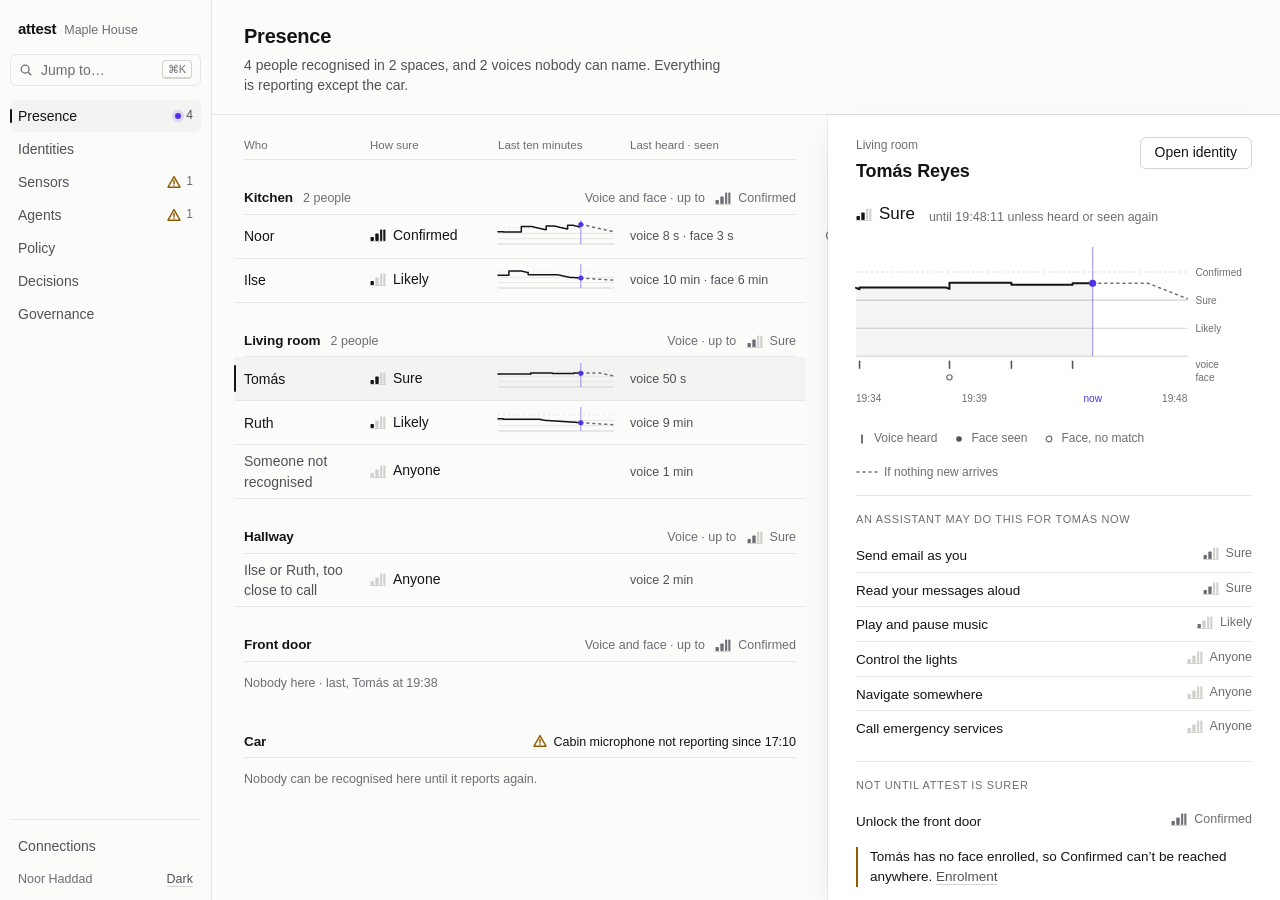
==== commit d68b4758: "docs(design): console v2, domain-led IA and signature components Replace the v1 mockup with a v2 bui" ====
--- a/docs/design/console/mockup.html
+++ b/docs/design/console/mockup.html
@@ -2,1171 +2,1048 @@
 <html lang="en">
 <head>
 <meta charset="utf-8">
-<meta name="viewport" content="width=device-width, initial-scale=1">
-<meta name="color-scheme" content="light dark">
-<title>attest console — mockup</title>
+<meta name="viewport" content="width=device-width, initial-scale=1, viewport-fit=cover">
+<title>attest · Maple House</title>
 <style>
-/* Tokens: the enrolment page's, unchanged, plus --warn, --ok-soft/--problem-soft and --surface. */
 :root {
-  color-scheme: light dark;
-  --bg: #ffffff;
-  --fg: #1b1b1b;
-  --muted: #565656;
-  --line: #c9c9c9;
-  --line-soft: #e3e4e8;
-  --panel: #f3f4f6;
-  --surface: #ffffff;
-  --accent: #0b57d0;
-  --accent-fg: #ffffff;
-  --accent-soft: #e8f0fe;
-  --ok: #146c2e;
-  --warn: #8a5300;
-  --problem: #b3261e;
-  --shadow: 0 1px 2px rgb(0 0 0 / 0.06), 0 1px 1px rgb(0 0 0 / 0.04);
-  --radius: 0.5rem;
-  --radius-lg: 0.875rem;
-}
-@media (prefers-color-scheme: dark) {
-  :root:not([data-theme="light"]) {
-    --bg: #121212; --fg: #ececec; --muted: #b4b4b4; --line: #4a4a4a; --line-soft: #2c2d31;
-    --panel: #1f2023; --surface: #18191b; --accent: #8ab4f8; --accent-fg: #0b1a33; --accent-soft: #1c2a42;
-    --ok: #7dd99b; --warn: #f2c46d; --problem: #ffb4ab; --shadow: none;
-  }
+  color-scheme: light;
+  --bg: #fbfbfa; --pane: #ffffff; --sunk: #f3f3f1;
+  --ink: #141415; --ink-2: #505257; --ink-3: #6b6e74;
+  --rule: #e6e6e3; --rule-2: #d3d3cf; --faint: #d0d0cc;
+  --live: #5232e8; --live-soft: rgba(82,50,232,.14);
+  --ok: #17763a; --no: #c0352b; --warn: #8f5c00;
+  --shadow: 0 0 0 1px rgba(0,0,0,.06), 0 12px 32px -8px rgba(0,0,0,.10);
+  --sans: ui-sans-serif, -apple-system, BlinkMacSystemFont, "Inter", "Segoe UI", Roboto, "Helvetica Neue", Arial, sans-serif;
+  --mono: ui-monospace, "SF Mono", "JetBrains Mono", Menlo, Consolas, monospace;
+  --rail: 212px; --detail: 452px;
 }
 :root[data-theme="dark"] {
   color-scheme: dark;
-  --bg: #121212; --fg: #ececec; --muted: #b4b4b4; --line: #4a4a4a; --line-soft: #2c2d31;
-  --panel: #1f2023; --surface: #18191b; --accent: #8ab4f8; --accent-fg: #0b1a33; --accent-soft: #1c2a42;
-  --ok: #7dd99b; --warn: #f2c46d; --problem: #ffb4ab; --shadow: none;
-}
-:root[data-theme="light"] { color-scheme: light; }
-
-*, *::before, *::after { box-sizing: border-box; }
-[hidden] { display: none !important; }
-html { -webkit-text-size-adjust: 100%; }
-body {
-  margin: 0; background: var(--bg); color: var(--fg);
-  font: 1rem/1.55 system-ui, -apple-system, "Segoe UI", Roboto, "Helvetica Neue", Arial, sans-serif;
-}
-h1 { font-size: 1.75rem; line-height: 1.25; margin: 0 0 0.35rem; }
-h2 { font-size: 1.25rem; line-height: 1.3; margin: 0 0 0.75rem; }
-h3 { font-size: 1.0625rem; line-height: 1.35; margin: 0 0 0.25rem; }
-p { margin: 0 0 0.75rem; }
-a { color: var(--accent); }
-:focus-visible { outline: 3px solid var(--accent); outline-offset: 3px; }
-h1:focus { outline: none; }
-code { font-size: 0.9em; }
-.muted { color: var(--muted); }
-.small { font-size: 0.875rem; }
-.visually-hidden { position: absolute; width: 1px; height: 1px; overflow: hidden; clip: rect(0 0 0 0); white-space: nowrap; }
-.icon { width: 1.25rem; height: 1.25rem; flex: none; fill: none; stroke: currentColor; stroke-width: 1.8; stroke-linecap: round; stroke-linejoin: round; }
-
-/* Buttons: as on the enrolment page. */
-.button, button {
-  display: inline-flex; align-items: center; justify-content: center; gap: 0.4rem;
-  min-height: 44px; min-width: 44px; padding: 0.5rem 1.1rem;
-  border: 2px solid var(--accent); border-radius: var(--radius);
-  background: var(--accent); color: var(--accent-fg);
-  font: inherit; font-weight: 600; text-decoration: none; cursor: pointer; white-space: nowrap;
-}
-.button.secondary, button.secondary { background: transparent; color: var(--accent); }
-.button.quiet, button.quiet { background: transparent; color: var(--accent); border-color: transparent; padding-inline: 0.6rem; }
-button.danger { background: transparent; color: var(--problem); border-color: var(--problem); }
-button:disabled { opacity: 0.45; cursor: not-allowed; }
-.actions { display: flex; flex-wrap: wrap; gap: 0.75rem; align-items: center; }
-
-/* Notices: the enrolment page's left-border pattern. */
-.status, .problem, .warning, .info {
-  display: flex; gap: 0.75rem; align-items: flex-start;
-  padding: 0.75rem 1rem; border-left: 4px solid var(--ok); border-radius: 0.25rem; background: var(--panel); margin: 0 0 1rem;
-}
-.problem { border-color: var(--problem); }
-.warning { border-color: var(--warn); }
-.info { border-color: var(--accent); }
-.status > .icon { color: var(--ok); margin-top: 0.15rem; }
-.problem > .icon { color: var(--problem); margin-top: 0.15rem; }
-.warning > .icon { color: var(--warn); margin-top: 0.15rem; }
-.info > .icon { color: var(--accent); margin-top: 0.15rem; }
-.status p, .problem p, .warning p, .info p { margin: 0; }
-.notice-body { flex: 1; min-width: 0; }
-.notice-body .actions { margin-top: 0.6rem; }
-
-/* Shell */
-.skip { position: absolute; left: 0.5rem; top: -4rem; z-index: 10; }
-.skip:focus { top: 0.5rem; }
-.shell { display: grid; grid-template-columns: 15rem 1fr; min-height: 100vh; background: linear-gradient(to right, var(--panel) calc(15rem - 1px), var(--line-soft) calc(15rem - 1px), var(--line-soft) 15rem, transparent 15rem); }
-.sidebar {
-  position: sticky; top: 0; height: 100vh; overflow-y: auto;
-  display: flex; flex-direction: column; gap: 1rem;
-  padding: 1.25rem 0.75rem; border-right: 1px solid var(--line-soft); background: var(--panel);
-}
-.brand { display: flex; align-items: center; gap: 0.6rem; padding: 0 0.5rem; }
-.brand-mark { width: 2rem; height: 2rem; border-radius: 0.55rem; background: var(--accent); color: var(--accent-fg); display: grid; place-items: center; }
-.brand-mark .icon { width: 1.15rem; height: 1.15rem; stroke-width: 2.2; }
-.brand strong { display: block; line-height: 1.2; }
-.brand div > span { display: block; font-size: 0.8125rem; color: var(--muted); line-height: 1.2; }
-.nav { list-style: none; margin: 0; padding: 0; display: grid; gap: 0.15rem; }
-.nav a {
-  display: flex; align-items: center; gap: 0.75rem; min-height: 44px; padding: 0.4rem 0.75rem;
-  border-radius: var(--radius); color: var(--fg); text-decoration: none; font-weight: 500;
-}
-.nav a:hover { background: var(--line-soft); }
-.nav a[aria-current="page"] { background: var(--accent-soft); color: var(--accent); font-weight: 650; }
-.nav .badge { margin-left: auto; }
-.sidebar-foot { margin-top: auto; display: grid; gap: 0.5rem; padding: 0 0.25rem; }
-.badge {
-  display: inline-grid; place-items: center; min-width: 1.4rem; height: 1.4rem; padding: 0 0.4rem;
-  border-radius: 999px; background: var(--accent); color: var(--accent-fg); font-size: 0.75rem; font-weight: 700;
-}
-.badge.warn { background: var(--warn); color: var(--bg); }
-
-.main { min-width: 0; }
-.mockbar {
-  display: flex; flex-wrap: wrap; align-items: center; gap: 0.5rem 1rem;
-  padding: 0.5rem 1.5rem; border-bottom: 1px dashed var(--line); font-size: 0.875rem; color: var(--muted);
-}
-.mockbar .label { font-weight: 700; letter-spacing: 0.04em; text-transform: uppercase; font-size: 0.75rem; }
-.mockbar nav { display: flex; flex-wrap: wrap; gap: 0.35rem; }
-.mockbar a {
-  display: inline-flex; align-items: center; min-height: 32px; padding: 0 0.7rem; border: 1px solid var(--line);
-  border-radius: 999px; color: var(--fg); text-decoration: none;
-}
-.mockbar a[aria-current="true"] { border-color: var(--accent); background: var(--accent-soft); color: var(--accent); font-weight: 650; }
-.mockbar .theme { margin-left: auto; }
-.mockbar .theme button { min-height: 32px; padding: 0 0.7rem; border-width: 1px; font-weight: 500; font-size: 0.875rem; }
-
-.content { max-width: 72rem; margin: 0 auto; padding: 2rem 2rem 5rem; }
-.page-head { display: flex; flex-wrap: wrap; align-items: flex-end; justify-content: space-between; gap: 1rem; margin-bottom: 1.5rem; }
-.page-head p { margin: 0; color: var(--muted); }
-.crumb { display: inline-flex; align-items: center; gap: 0.25rem; margin-bottom: 0.5rem; font-size: 0.9375rem; min-height: 44px; }
-
-/* Cards and lists */
-.card { background: var(--surface); border: 1px solid var(--line-soft); border-radius: var(--radius-lg); box-shadow: var(--shadow); padding: 1.25rem; }
-.card + .card, .card + section, section + .card, .stack > * + * { margin-top: 1.25rem; }
-.card-head { display: flex; align-items: baseline; justify-content: space-between; gap: 1rem; margin-bottom: 0.75rem; }
-.card-head h2 { margin: 0; }
-.card-head a { font-size: 0.9375rem; white-space: nowrap; }
-.rows { list-style: none; margin: 0; padding: 0; }
-.rows > li { display: flex; align-items: center; gap: 0.9rem; padding: 0.8rem 0; border-top: 1px solid var(--line-soft); }
-.rows > li:first-child { border-top: 0; padding-top: 0.2rem; }
-.rows > li:last-child { padding-bottom: 0; }
-.row-main { flex: 1; min-width: 0; }
-.row-main p { margin: 0; }
-.row-end { margin-left: auto; display: flex; align-items: center; gap: 0.5rem; flex-wrap: wrap; justify-content: flex-end; }
-.grid-2 { display: grid; grid-template-columns: minmax(0, 1.6fr) minmax(0, 1fr); gap: 1.25rem; align-items: start; }
-.grid-2 > .card + .card { margin-top: 0; }
-.cols-2 { display: grid; grid-template-columns: repeat(2, minmax(0, 1fr)); gap: 1.25rem; }
-.cols-2 > .card + .card { margin-top: 0; }
-
-.avatar {
-  width: 2.5rem; height: 2.5rem; flex: none; border-radius: 50%; display: grid; place-items: center;
-  font-weight: 700; font-size: 0.9375rem; color: #fff;
-}
-.avatar.lg { width: 4rem; height: 4rem; font-size: 1.4rem; }
-.a1 { background: #8a4fbd; } .a2 { background: #1f7a6d; } .a3 { background: #b3541e; } .a4 { background: #3b5bab; }
-.a0 { background: transparent; color: var(--muted); border: 2px dashed var(--line); }
-.thing { width: 2.5rem; height: 2.5rem; flex: none; border-radius: 0.65rem; display: grid; place-items: center; background: var(--panel); color: var(--fg); }
-
-/* Status words (always text + icon, never colour alone) */
-.pill { display: inline-flex; align-items: center; gap: 0.3rem; font-size: 0.875rem; font-weight: 600; white-space: nowrap; }
-.pill .icon { width: 1rem; height: 1rem; stroke-width: 2.4; }
-.pill.ok { color: var(--ok); } .pill.warn { color: var(--warn); } .pill.bad { color: var(--problem); } .pill.info { color: var(--accent); } .pill.off { color: var(--muted); }
-.tag { display: inline-block; padding: 0.05rem 0.5rem; border: 1px solid var(--line); border-radius: 999px; font-size: 0.8125rem; color: var(--muted); white-space: nowrap; }
-.tags { display: flex; flex-wrap: wrap; gap: 0.35rem; }
-
-/* Certainty: the four levels as a stepped meter, always with words. */
-.meter { display: inline-flex; gap: 3px; vertical-align: middle; }
-.meter i { width: 0.9rem; height: 0.4rem; border-radius: 2px; background: var(--line); }
-.meter[data-level="1"] i:nth-child(-n+1), .meter[data-level="2"] i:nth-child(-n+2), .meter[data-level="3"] i:nth-child(-n+3) { background: var(--accent); }
-.sure { display: inline-flex; align-items: center; gap: 0.5rem; font-weight: 600; font-size: 0.9375rem; }
-
-/* Home: rooms */
-.summary { display: flex; align-items: center; gap: 1rem; padding: 1.25rem 1.5rem; margin-bottom: 1.5rem; }
-.summary .big { font-size: 1.375rem; font-weight: 700; line-height: 1.3; margin: 0; }
-.summary p { margin: 0; color: var(--muted); }
-.summary p.big { color: var(--fg); }
-.summary-dot { width: 3rem; height: 3rem; border-radius: 50%; flex: none; display: grid; place-items: center; background: var(--panel); color: var(--ok); }
-.summary-dot.warn { color: var(--warn); }
-.summary-dot.bad { color: var(--problem); }
-.summary-dot .icon { width: 1.6rem; height: 1.6rem; }
-.rooms { display: grid; grid-template-columns: repeat(auto-fill, minmax(16.5rem, 1fr)); gap: 1rem; margin-bottom: 1.5rem; }
-.room { padding: 1rem 1.1rem; margin: 0 !important; }
-.room h3 { display: flex; align-items: center; gap: 0.5rem; margin-bottom: 0.6rem; }
-.room h3 .icon { color: var(--muted); }
-.room h3 .count { margin-left: auto; font-weight: 500; font-size: 0.875rem; color: var(--muted); }
-.room .rows > li { padding: 0.6rem 0; gap: 0.75rem; align-items: flex-start; }
-.room .rows > li:first-child { padding-top: 0; }
-.room.empty { background: transparent; box-shadow: none; border-style: dashed; }
-.room .who { font-weight: 650; }
-.room .how { font-size: 0.8125rem; color: var(--muted); }
-.can { font-size: 0.8125rem; color: var(--muted); margin-top: 0.2rem; }
-
-/* Decisions */
-.decision { align-items: flex-start !important; }
-.decision .mark { width: 2rem; height: 2rem; border-radius: 50%; display: grid; place-items: center; flex: none; background: var(--panel); }
-.decision .mark.ok { color: var(--ok); } .decision .mark.bad { color: var(--problem); }
-.decision .mark .icon { width: 1.1rem; height: 1.1rem; stroke-width: 2.6; }
-.decision .what { font-weight: 600; }
-.decision .why { color: var(--muted); font-size: 0.9375rem; }
-.decision time { font-size: 0.8125rem; color: var(--muted); white-space: nowrap; }
-
-/* Health */
-.health .rows > li { padding: 0.65rem 0; }
-
-/* Empty states */
-.empty-state { text-align: center; padding: 3rem 1.5rem; }
-.empty-state .thing { width: 4rem; height: 4rem; margin: 0 auto 1rem; border-radius: 1rem; }
-.empty-state .thing .icon { width: 2rem; height: 2rem; }
-.empty-state p { max-width: 32rem; margin-inline: auto; color: var(--muted); }
-.empty-state .actions { justify-content: center; margin-top: 1rem; }
-
-/* Forms */
-label.field { display: grid; gap: 0.35rem; font-weight: 600; }
-input[type="text"], input[type="url"], input[type="email"], input[type="search"], input[type="number"], select {
-  min-height: 44px; width: 100%; padding: 0.5rem 0.75rem; border: 1px solid var(--line); border-radius: var(--radius);
-  background: var(--surface); color: var(--fg); font: inherit; font-weight: 400;
-}
-input::placeholder { color: var(--muted); opacity: 0.85; }
-.inline-form { display: flex; gap: 0.75rem; align-items: flex-end; flex-wrap: wrap; }
-.inline-form .field { flex: 1 1 18rem; }
-.hint { font-weight: 400; font-size: 0.875rem; color: var(--muted); }
-
-/* Choice tiles (provider pick, presets) */
-.tiles { display: grid; grid-template-columns: repeat(auto-fill, minmax(10rem, 1fr)); gap: 0.75rem; margin: 0 0 1.25rem; padding: 0; border: 0; }
-.tile { position: relative; display: grid; gap: 0.25rem; padding: 1rem; border: 2px solid var(--line-soft); border-radius: var(--radius-lg); cursor: pointer; background: var(--surface); }
-.tile:has(input:checked) { border-color: var(--accent); background: var(--accent-soft); }
-.tile:has(input:focus-visible) { outline: 3px solid var(--accent); outline-offset: 3px; }
-.tile input { position: absolute; opacity: 0; inset: 0; cursor: pointer; }
-.tile strong { font-size: 1.0625rem; }
-.tile span { font-size: 0.875rem; color: var(--muted); }
-.tiles.wide { grid-template-columns: repeat(auto-fill, minmax(16rem, 1fr)); }
-.tile .check-mark { position: absolute; top: 0.75rem; right: 0.75rem; color: var(--accent); display: none; }
-.tile:has(input:checked) .check-mark { display: block; }
-
-/* Level picker: segmented radio group */
-.levels { display: inline-flex; flex-wrap: wrap; border: 1px solid var(--line); border-radius: var(--radius); padding: 3px; gap: 3px; margin: 0; background: var(--panel); }
-.levels legend { position: absolute; width: 1px; height: 1px; overflow: hidden; clip: rect(0 0 0 0); }
-.levels label { position: relative; display: inline-flex; align-items: center; min-height: 38px; padding: 0 0.75rem; border-radius: 0.35rem; font-size: 0.875rem; font-weight: 550; cursor: pointer; white-space: nowrap; }
-.levels input { position: absolute; opacity: 0; inset: 0; cursor: pointer; margin: 0; }
-.levels label:has(input:checked) { background: var(--surface); color: var(--accent); box-shadow: 0 0 0 1px var(--accent); font-weight: 700; }
-.levels label:has(input:focus-visible) { outline: 3px solid var(--accent); outline-offset: 2px; }
-.tool { display: grid !important; grid-template-columns: 2.5rem minmax(0, 1fr) auto; gap: 0.4rem 0.9rem !important; align-items: center; }
-.tool .levels-wrap { grid-column: 3; display: grid; justify-items: end; gap: 0.3rem; }
-.tool .tool-note { grid-column: 2 / -1; }
-.suggest { font-size: 0.8125rem; color: var(--muted); }
-
-/* Toggles (checkbox styled as switch) */
-.switch { display: flex; align-items: center; gap: 0.75rem; min-height: 44px; cursor: pointer; }
-.switch input { appearance: none; -webkit-appearance: none; width: 2.75rem; height: 1.6rem; border-radius: 999px; background: var(--line); position: relative; margin: 0; flex: none; cursor: pointer; }
-.switch input::after { content: ""; position: absolute; top: 3px; left: 3px; width: calc(1.6rem - 6px); height: calc(1.6rem - 6px); border-radius: 50%; background: #fff; }
-.switch input:checked { background: var(--ok); }
-.switch input:checked::after { left: calc(100% - 1.6rem + 3px); }
-@media (prefers-reduced-motion: no-preference) { .switch input::after { transition: left 0.15s; } }
-
-/* Disclosure */
-details.advanced { margin-top: 1rem; border-top: 1px solid var(--line-soft); padding-top: 0.5rem; }
-details.advanced > summary { display: flex; align-items: center; gap: 0.4rem; min-height: 44px; cursor: pointer; color: var(--accent); font-weight: 600; list-style: none; }
-details.advanced > summary::-webkit-details-marker { display: none; }
-details.advanced > summary::before { content: ""; width: 0.5rem; height: 0.5rem; border-right: 2px solid currentColor; border-bottom: 2px solid currentColor; transform: rotate(-45deg); margin-right: 0.35rem; }
-details.advanced[open] > summary::before { transform: rotate(45deg); }
-
-/* Tables (Advanced only) */
-.table-wrap { overflow-x: auto; }
-table { border-collapse: collapse; width: 100%; font-size: 0.9375rem; }
-th, td { text-align: left; padding: 0.5rem 0.75rem 0.5rem 0; border-bottom: 1px solid var(--line-soft); vertical-align: top; }
-th { font-size: 0.8125rem; color: var(--muted); font-weight: 600; }
-td.num, th.num { text-align: right; font-variant-numeric: tabular-nums; }
-td input[type="number"] { width: 6rem; min-height: 38px; text-align: right; }
-
-/* Wizard */
-.wizard { max-width: 44rem; margin: 0 auto; }
-.wizard-steps { list-style: none; display: flex; gap: 0.5rem; margin: 0 0 2rem; padding: 0; counter-reset: s; }
-.wizard-steps li { flex: 1; counter-increment: s; font-size: 0.8125rem; color: var(--muted); }
-.wizard-steps li::before { content: ""; display: block; height: 4px; border-radius: 2px; background: var(--line); margin-bottom: 0.4rem; }
-.wizard-steps li.done::before { background: var(--ok); }
-.wizard-steps li[aria-current="step"]::before { background: var(--accent); }
-.wizard-steps li[aria-current="step"] { color: var(--fg); font-weight: 650; }
-.wizard .card { padding: 2rem; }
-.wizard-foot { display: flex; justify-content: space-between; gap: 0.75rem; margin-top: 1.5rem; flex-wrap: wrap; }
-.hero { text-align: center; }
-.hero .brand-mark { width: 4rem; height: 4rem; border-radius: 1.1rem; margin: 0 auto 1.25rem; }
-.hero .brand-mark .icon { width: 2rem; height: 2rem; }
-.hero p { max-width: 34rem; margin-inline: auto; }
-.hero ul { text-align: left; max-width: 30rem; margin: 1.25rem auto 0; }
-.checklist { list-style: none; margin: 0.75rem 0 0; padding: 0; display: grid; gap: 0.5rem; }
-.checklist li { display: flex; gap: 0.6rem; align-items: flex-start; }
-.checklist .icon { color: var(--ok); margin-top: 0.15rem; stroke-width: 2.4; }
-.spinner { width: 1.25rem; height: 1.25rem; border: 3px solid var(--line); border-top-color: var(--accent); border-radius: 50%; }
-@media (prefers-reduced-motion: no-preference) { .spinner { animation: spin 0.9s linear infinite; } }
-@keyframes spin { to { transform: rotate(360deg); } }
-
-/* Filters */
-.filters { display: flex; flex-wrap: wrap; gap: 0.75rem; align-items: flex-end; margin-bottom: 1.25rem; }
-.filters .field { flex: 1 1 11rem; font-size: 0.875rem; }
-.filters .field.search { flex: 2 1 16rem; }
-.chips { display: inline-flex; flex-wrap: wrap; gap: 0.35rem; border: 0; padding: 0; margin: 0; }
-.chips label { position: relative; display: inline-flex; align-items: center; min-height: 44px; padding: 0 1rem; border: 1px solid var(--line); border-radius: 999px; cursor: pointer; font-weight: 550; }
-.chips input { position: absolute; opacity: 0; inset: 0; margin: 0; cursor: pointer; }
-.chips label:has(input:checked) { background: var(--accent); border-color: var(--accent); color: var(--accent-fg); }
-.chips label:has(input:focus-visible) { outline: 3px solid var(--accent); outline-offset: 2px; }
-.day { font-size: 0.8125rem; font-weight: 700; letter-spacing: 0.04em; text-transform: uppercase; color: var(--muted); margin: 1.5rem 0 0.5rem; }
-.log { padding: 0.25rem 1.25rem; }
-.log .rows > li { padding: 0.85rem 0; }
-.log .rows > li:first-child { padding-top: 0.85rem; }
-.expanded { background: var(--panel); margin: 0 -1.25rem; padding: 1rem 1.25rem !important; flex-wrap: wrap; }
-.trail { width: 100%; padding-left: 2.9rem; }
-.trail ol { margin: 0.25rem 0 0.75rem; padding-left: 1.25rem; }
-.trail li { margin-bottom: 0.25rem; }
-.reason-ok { color: var(--ok); font-weight: 600; } .reason-bad { color: var(--problem); font-weight: 600; }
-
-/* People */
-.enrol-marks { display: flex; gap: 1.1rem; flex-wrap: wrap; }
-.enrol-marks span { display: inline-flex; align-items: center; gap: 0.3rem; font-size: 0.875rem; }
-.enrol-marks .yes { color: var(--fg); }
-.enrol-marks .yes .icon { color: var(--ok); stroke-width: 2.6; }
-.enrol-marks .no { color: var(--muted); }
-.person-head { display: flex; gap: 1.25rem; align-items: center; flex-wrap: wrap; margin-bottom: 1.5rem; }
-.person-head h1 { margin: 0; }
-.allow-list { list-style: none; margin: 0; padding: 0; }
-.allow-list li { display: flex; align-items: center; justify-content: space-between; gap: 0.5rem 1rem; flex-wrap: wrap; padding: 0.7rem 0; border-top: 1px solid var(--line-soft); }
-.allow-list li:first-child { border-top: 0; }
-.allow-list li > span { flex: 1 1 18rem; }
-.allow-list .lvl { font-size: 0.8125rem; color: var(--muted); }
-.managed { border-left: 3px solid var(--line); padding-left: 0.85rem !important; }
-.copybox { display: flex; gap: 0.5rem; align-items: center; flex-wrap: wrap; }
-.copybox code { flex: 1 1 14rem; padding: 0.6rem 0.75rem; min-height: 44px; display: flex; align-items: center; border-radius: var(--radius); background: var(--panel); overflow-wrap: anywhere; }
-
-/* More (phone) */
-.more-list a { display: flex; align-items: center; gap: 0.9rem; min-height: 56px; color: var(--fg); text-decoration: none; font-weight: 600; }
-
-/* Bottom tab bar: phone only */
+  --bg: #0c0c0d; --pane: #161618; --sunk: #121214;
+  --ink: #ededee; --ink-2: #a8aab0; --ink-3: #8a8d94;
+  --rule: #232326; --rule-2: #313136; --faint: #3a3a40;
+  --live: #a08fff; --live-soft: rgba(160,143,255,.18);
+  --ok: #4fc27c; --no: #ff7d70; --warn: #e3aa45;
+  --shadow: 0 0 0 1px rgba(255,255,255,.06), 0 16px 40px -8px rgba(0,0,0,.6);
+}
+* { box-sizing: border-box; }
+html, body { margin: 0; height: 100%; }
+body { background: var(--bg); color: var(--ink); font: 400 14px/1.45 var(--sans); font-feature-settings: "tnum" 1, "cv11" 1; -webkit-font-smoothing: antialiased; }
+.num, time, td.n { font-variant-numeric: tabular-nums; }
+code, .mono { font-family: var(--mono); font-size: 12px; color: var(--ink-2); }
+a { color: inherit; }
+h1, h2, h3, p { margin: 0; }
+h1 { font-size: 20px; font-weight: 600; letter-spacing: -.012em; }
+h2 { font-size: 15px; font-weight: 600; letter-spacing: -.005em; }
+h3 { font-size: 11px; font-weight: 500; letter-spacing: .06em; text-transform: uppercase; color: var(--ink-3); }
+.lede { color: var(--ink-2); margin-top: 4px; max-width: 62ch; }
+.sub { color: var(--ink-2); }
+.dim { color: var(--ink-3); }
+.small { font-size: 12.5px; }
+:focus-visible { outline: 2px solid var(--ink); outline-offset: 2px; border-radius: 3px; }
+button { font: inherit; color: inherit; }
+.sr { position: absolute; width: 1px; height: 1px; overflow: hidden; clip: rect(0 0 0 0); white-space: nowrap; }
+
+/* ---------- Shell ---------- */
+.shell { display: grid; grid-template-columns: var(--rail) 1fr; height: 100vh; }
+.rail { border-right: 1px solid var(--rule); display: flex; flex-direction: column; padding: 14px 10px 12px; gap: 14px; overflow: auto; }
+.brand { display: flex; align-items: baseline; gap: 8px; padding: 4px 8px 0; }
+.brand b { font-weight: 600; font-size: 15px; letter-spacing: -.02em; }
+.brand span { color: var(--ink-3); font-size: 12.5px; }
+.jump { display: flex; align-items: center; gap: 8px; width: 100%; height: 32px; padding: 0 8px; border: 1px solid var(--rule); background: transparent; border-radius: 6px; color: var(--ink-3); cursor: pointer; text-align: left; }
+.jump kbd { margin-left: auto; }
+kbd { font: 500 11px var(--sans); color: var(--ink-3); border: 1px solid var(--rule-2); border-bottom-width: 2px; border-radius: 4px; padding: 0 5px; min-width: 18px; text-align: center; display: inline-block; line-height: 16px; }
+.nav { list-style: none; margin: 0; padding: 0; display: grid; gap: 1px; }
+.nav a { display: flex; align-items: center; gap: 10px; height: 32px; padding: 0 8px; border-radius: 6px; text-decoration: none; color: var(--ink-2); }
+.nav a:hover { background: var(--sunk); color: var(--ink); }
+.nav a[aria-current="page"] { color: var(--ink); background: var(--sunk); font-weight: 500; }
+.nav a[aria-current="page"]::before { content: ""; width: 2px; height: 14px; background: var(--ink); border-radius: 2px; margin-left: -8px; margin-right: -4px; }
+.nav .tail { margin-left: auto; font-size: 12px; color: var(--ink-3); display: inline-flex; align-items: center; gap: 5px; }
+.nav .tail.live { color: var(--ink-2); }
+.rail-foot { margin-top: auto; display: grid; gap: 2px; border-top: 1px solid var(--rule); padding-top: 10px; }
+.me { display: flex; justify-content: space-between; align-items: center; padding: 6px 8px 0; font-size: 12.5px; color: var(--ink-3); }
+.linkbtn { background: none; border: 0; padding: 0; cursor: pointer; color: var(--ink-2); text-decoration: underline; text-decoration-color: var(--rule-2); text-underline-offset: 3px; }
+.linkbtn:hover, a.x:hover { color: var(--ink); text-decoration-color: currentColor; }
+a.x { color: var(--ink-2); text-decoration: underline; text-decoration-color: var(--rule-2); text-underline-offset: 3px; }
+
+.main { display: flex; flex-direction: column; min-width: 0; height: 100vh; }
+.ph { display: flex; align-items: flex-end; justify-content: space-between; gap: 24px; padding: 22px 32px 18px; border-bottom: 1px solid var(--rule); }
+.ph-act { display: flex; gap: 10px; align-items: center; flex-shrink: 0; }
+.md { flex: 1; display: grid; grid-template-columns: minmax(0,1fr) var(--detail); min-height: 0; }
+.md.solo { grid-template-columns: minmax(0,1fr); }
+.master { overflow: auto; padding: 8px 32px 48px; min-width: 0; }
+.detail { overflow: auto; background: var(--pane); box-shadow: var(--shadow); padding: 22px 28px 48px; position: relative; z-index: 1; }
+.back { display: none; }
+.empty-detail { color: var(--ink-3); padding-top: 40vh; text-align: center; }
+
+/* buttons */
+.btn { height: 32px; padding: 0 14px; border-radius: 6px; border: 1px solid var(--rule-2); background: transparent; cursor: pointer; font-weight: 500; display: inline-flex; align-items: center; gap: 8px; text-decoration: none; white-space: nowrap; }
+.btn:hover { border-color: var(--ink-3); }
+.btn.primary { background: var(--ink); color: var(--bg); border-color: var(--ink); }
+.btn.primary:hover { opacity: .9; }
+.btn.primary[disabled] { background: transparent; color: var(--ink-3); border-color: var(--rule-2); cursor: default; opacity: 1; }
+.btn.danger { color: var(--no); border-color: currentColor; }
+.btn.quiet { border-color: transparent; color: var(--ink-2); padding: 0 8px; }
+
+/* ---------- Glyphs ---------- */
+.lv { display: inline-flex; align-items: center; gap: 7px; white-space: nowrap; }
+.ladder { flex: none; overflow: visible; }
+.ladder .r { stroke: var(--rule-2); stroke-width: 1; }
+.ladder .g { fill: var(--faint); }
+.ladder .g.on { fill: currentColor; }
+.oc { display: inline-flex; align-items: center; gap: 6px; white-space: nowrap; color: var(--ink-2); }
+.oc svg { flex: none; }
+.oc.ok svg { color: var(--ok); } .oc.no svg { color: var(--no); } .oc.warn svg { color: var(--warn); }
+.att { display: inline-flex; gap: 6px; align-items: baseline; color: var(--ink); }
+.att svg { color: var(--warn); flex: none; position: relative; top: 2px; }
+.dotlive { width: 6px; height: 6px; border-radius: 50%; background: var(--live); display: inline-block; box-shadow: 0 0 0 3px var(--live-soft); }
+
+/* ---------- Lists ---------- */
+.group { margin-top: 18px; }
+.ghead { display: flex; align-items: baseline; gap: 10px; padding: 10px 0 6px; border-bottom: 1px solid var(--rule); }
+.ghead h2 { font-size: 13.5px; }
+.ghead .meta { color: var(--ink-3); font-size: 12.5px; }
+.ghead .meta.end { margin-left: auto; }
+.row { display: grid; align-items: center; gap: 16px; min-height: 44px; padding: 6px 10px; margin: 0 -10px; border-bottom: 1px solid var(--rule); text-decoration: none; color: inherit; border-radius: 0; position: relative; }
+a.row:hover { background: var(--sunk); }
+a.row[aria-current="true"] { background: var(--sunk); }
+a.row[aria-current="true"]::before { content: ""; position: absolute; left: 0; top: 8px; bottom: 8px; width: 2px; background: var(--ink); border-radius: 2px; }
+.row .name { font-weight: 500; }
+.row .end { justify-self: end; text-align: right; }
+.colhead { display: grid; gap: 16px; padding: 14px 0 6px; font-size: 11.5px; color: var(--ink-3); border-bottom: 1px solid var(--rule); }
+.r-pres { grid-template-columns: minmax(110px,1fr) 112px 116px minmax(170px,200px) 128px; }
+.r-dec { grid-template-columns: 64px 86px minmax(0,1fr) 104px; }
+.r-id { grid-template-columns: minmax(140px,1fr) 100px 92px 92px 96px 90px; }
+.r-sen { grid-template-columns: minmax(150px,1fr) 64px minmax(110px,150px) 128px 92px; }
+.r-ag { grid-template-columns: minmax(140px,1fr) 160px 100px 190px; }
+.r-gov { grid-template-columns: minmax(0,1fr) auto; }
+.who-not { color: var(--ink-2); font-weight: 400 !important; }
+.fresh { color: var(--ink-2); font-size: 12.5px; white-space: nowrap; overflow: hidden; text-overflow: ellipsis; }
+.until { color: var(--ink-3); font-size: 12.5px; white-space: nowrap; }
+.note { color: var(--ink-3); font-size: 12.5px; padding: 12px 0; }
+.mod { display: inline-flex; align-items: center; gap: 6px; color: var(--ink-2); font-size: 12.5px; }
+.mod.off { color: var(--ink-3); }
+
+/* ---------- Detail anatomy ---------- */
+.dh { display: flex; justify-content: space-between; align-items: flex-start; gap: 16px; padding-bottom: 16px; }
+.dh .kicker { font-size: 12px; color: var(--ink-3); margin-bottom: 4px; }
+.sec { padding: 16px 0; border-top: 1px solid var(--rule); }
+.sec > h3 { margin-bottom: 10px; }
+.kv { display: grid; grid-template-columns: 128px 1fr; gap: 7px 14px; font-size: 13.5px; }
+.kv dt { color: var(--ink-3); }
+.kv dd { margin: 0; }
+.lines { list-style: none; margin: 0; padding: 0; }
+.lines li { display: flex; flex-wrap: wrap; gap: 4px 10px; align-items: baseline; padding: 6px 0; border-bottom: 1px solid var(--rule); font-size: 13.5px; }
+.lines li:last-child { border-bottom: 0; }
+.lines .rt { margin-left: auto; color: var(--ink-3); font-size: 12.5px; white-space: nowrap; text-align: right; }
+.consequence { margin-top: 10px; padding-left: 12px; border-left: 2px solid var(--warn); font-size: 13.5px; }
+.consequence.plain { border-left-color: var(--rule-2); color: var(--ink-2); }
+
+/* ---------- Belief trace ---------- */
+.trace { display: block; overflow: visible; }
+.trace.big { width: 100%; height: auto; max-width: 560px; }
+h1:focus, .detail:focus { outline: none; }
+.trace .th { stroke: var(--rule-2); stroke-width: 1; }
+.trace .th.d { stroke-dasharray: 2 3; }
+.trace .tl { fill: var(--ink-3); font: 500 10px var(--sans); }
+.trace .ax { fill: var(--ink-3); font: 400 10px var(--sans); }
+.trace .past { fill: none; stroke: var(--ink); stroke-width: 2; stroke-linejoin: round; stroke-linecap: round; }
+.trace .fut { fill: none; stroke: var(--ink-3); stroke-width: 1.5; stroke-dasharray: 2 4; stroke-linecap: round; }
+.trace .area { fill: var(--ink); opacity: .045; }
+.trace .base { stroke: var(--rule-2); }
+.trace .nowl { stroke: var(--live); stroke-width: 1; opacity: .55; }
+.trace .head { fill: var(--live); }
+.trace .halo { fill: var(--live); opacity: .25; transform-box: fill-box; transform-origin: center; animation: halo 2.4s ease-out infinite; }
+.trace .tk-v { stroke: var(--ink-2); stroke-width: 1.5; stroke-linecap: round; }
+.trace .tk-f { fill: var(--ink-2); }
+.trace .tk-x { fill: none; stroke: var(--ink-3); stroke-width: 1.2; }
+.trace .hov { stroke: var(--ink-3); stroke-width: 1; }
+.mini .th { stroke: var(--rule); }
+.mini .past { stroke-width: 1.5; }
+@keyframes halo { from { transform: scale(1); opacity: .35; } to { transform: scale(3); opacity: 0; } }
+@media (prefers-reduced-motion: reduce) { .trace .halo { animation: none; display: none; } }
+.still .trace .halo { animation: none; display: none; }
+.legend { display: flex; gap: 16px; flex-wrap: wrap; margin-top: 8px; font-size: 12px; color: var(--ink-3); }
+.legend span { display: inline-flex; align-items: center; gap: 6px; }
+.readout { font-size: 12.5px; color: var(--ink-2); min-height: 18px; margin-top: 2px; }
+.bigstate { display: flex; align-items: baseline; gap: 14px; margin: 2px 0 14px; flex-wrap: wrap; }
+.bigstate .lv { font-size: 17px; font-weight: 500; }
+
+/* ---------- Decision record ---------- */
+.sentence { font-size: 17px; line-height: 1.4; font-weight: 500; letter-spacing: -.008em; margin: 6px 0 4px; }
+.chain { list-style: none; margin: 14px 0 0; padding: 0; counter-reset: c; }
+.chain li { display: grid; grid-template-columns: 22px 78px 1fr; gap: 10px; padding: 9px 0; position: relative; font-size: 13.5px; }
+.chain li::before { content: ""; position: absolute; left: 10.5px; top: 28px; bottom: -9px; width: 1px; background: var(--rule-2); }
+.chain li:last-child::before { display: none; }
+.chain .st { width: 22px; height: 20px; display: grid; place-items: center; background: var(--pane); position: relative; z-index: 1; }
+.chain .k { color: var(--ink-3); font-size: 12.5px; padding-top: 1px; }
+.chain .v b { font-weight: 500; }
+.chain .v .sub { display: block; font-size: 12.5px; margin-top: 1px; }
+.chain li.fail .v b { color: var(--ink); }
+.chain li.skip .v { color: var(--ink-3); }
+details.numbers { margin-top: 14px; border-top: 1px solid var(--rule); }
+details.numbers summary { cursor: pointer; padding: 12px 0 6px; color: var(--ink-2); font-size: 13px; list-style: none; display: flex; gap: 8px; align-items: center; }
+details.numbers summary::-webkit-details-marker { display: none; }
+details.numbers summary::before { content: "›"; display: inline-block; transition: transform .15s; color: var(--ink-3); }
+details.numbers[open] summary::before { transform: rotate(90deg); }
+table.raw { width: 100%; border-collapse: collapse; font: 12px var(--mono); color: var(--ink-2); margin-top: 6px; }
+table.raw th { text-align: left; font: 500 11px var(--sans); color: var(--ink-3); padding: 4px 8px 4px 0; border-bottom: 1px solid var(--rule); }
+table.raw td { white-space: nowrap; padding: 5px 8px 5px 0; border-bottom: 1px solid var(--rule); font-variant-numeric: tabular-nums; }
+.reasons { margin: 10px 0 0; padding: 0; list-style: none; font: 12px/1.7 var(--mono); color: var(--ink-2); }
+.reasons li::before { content: "· "; color: var(--ink-3); }
+.reasons li.f { color: var(--no); }
+
+.filters { display: flex; align-items: center; gap: 4px 18px; flex-wrap: wrap; padding: 12px 0 4px; font-size: 13px; color: var(--ink-3); }
+.filters label { display: inline-flex; align-items: center; gap: 6px; }
+.filters select, .sel { font: inherit; color: var(--ink); background: transparent; border: 0; border-bottom: 1px solid var(--rule-2); padding: 3px 18px 3px 0; appearance: none; -webkit-appearance: none; cursor: pointer; background-image: linear-gradient(45deg, transparent 50%, var(--ink-3) 50%), linear-gradient(135deg, var(--ink-3) 50%, transparent 50%); background-size: 4px 4px; background-position: calc(100% - 7px) 55%, calc(100% - 3px) 55%; background-repeat: no-repeat; }
+.filters select option, .sel option { background: var(--pane); color: var(--ink); }
+.filters .count { margin-left: auto; }
+
+/* ---------- Policy matrix ---------- */
+.impact { padding: 12px 32px; border-bottom: 1px solid var(--rule); display: grid; gap: 6px; font-size: 13.5px; }
+.impact.idle { color: var(--ink-3); }
+.impact .chg { display: flex; gap: 10px; align-items: baseline; }
+.impact .chg .tag { font-size: 11px; font-weight: 500; letter-spacing: .05em; text-transform: uppercase; color: var(--ink-3); flex: none; width: 66px; }
+table.mx { width: 100%; border-collapse: collapse; margin-top: 8px; }
+table.mx th { font-size: 11.5px; font-weight: 400; color: var(--ink-3); text-align: left; padding: 12px 8px 7px; border-bottom: 1px solid var(--rule); white-space: nowrap; vertical-align: bottom; }
+table.mx th.role { text-align: center; width: 84px; }
+table.mx th.role span { display: block; font-size: 11px; }
+table.mx th.role b { display: block; color: var(--ink); font-weight: 500; font-size: 12.5px; }
+table.mx td { border-bottom: 1px solid var(--rule); padding: 0 8px; height: 46px; }
+table.mx tr.cur td { background: var(--sunk); }
+table.mx tr.cur td:first-child { box-shadow: inset 2px 0 0 var(--ink); }
+table.mx td.act a { text-decoration: none; display: block; padding: 6px 0; }
+table.mx td.act a b { font-weight: 500; display: block; white-space: nowrap; }
+table.mx th.needh { width: 150px; } table.mx th.wh { width: 168px; }
+table.mx td.act code { font-size: 11px; color: var(--ink-3); }
+table.mx td.cell { text-align: center; padding: 0; }
+table.mx td.floor { color: var(--ink-3); font-size: 12.5px; text-align: center; }
+table.mx tr.sec-row td { height: auto; padding: 18px 8px 6px; border-bottom: 1px solid var(--rule); }
+.hold { width: 100%; height: 45px; border: 0; background: transparent; cursor: pointer; display: grid; place-items: center; border-radius: 0; }
+.hold:hover { background: var(--sunk); }
+.hold svg circle { stroke: var(--ink-2); }
+.hold[aria-pressed="true"] svg circle { fill: var(--ink); stroke: var(--ink); }
+.hold.changed { box-shadow: inset 0 -2px 0 var(--ink); }
+.need { display: inline-flex; align-items: center; gap: 6px; height: 32px; padding: 0 8px; margin-left: -8px; border: 1px solid transparent; border-radius: 6px; background: transparent; cursor: pointer; }
+.need:hover, .need[aria-expanded="true"] { border-color: var(--rule-2); }
+.need .chev { color: var(--ink-3); margin-left: 2px; }
+.need.changed { box-shadow: inset 0 -2px 0 var(--ink); border-radius: 6px 6px 0 0; }
+.where { font-size: 12.5px; color: var(--ink-2); white-space: nowrap; }
+.menu { position: absolute; z-index: 30; background: var(--pane); box-shadow: var(--shadow); border-radius: 8px; padding: 4px; width: 300px; }
+.menu [role="option"] { display: grid; grid-template-columns: 18px 1fr; gap: 2px 10px; padding: 8px 10px; border-radius: 5px; cursor: pointer; align-items: center; }
+.menu [role="option"] small { grid-column: 2; color: var(--ink-3); font-size: 12px; }
+.menu [role="option"][aria-selected="true"] b::after { content: " · current"; font-weight: 400; color: var(--ink-3); }
+.menu [role="option"].hi, .menu [role="option"]:hover { background: var(--sunk); }
+.levels { display: grid; grid-template-columns: auto 1fr; gap: 10px 14px; font-size: 13.5px; align-items: center; }
+.reach { display: grid; grid-template-columns: repeat(3, auto); gap: 6px 16px; }
+
+/* ---------- Coverage map ---------- */
+.cov { width: 100%; border-collapse: collapse; margin-top: 6px; }
+.cov th { font-size: 11.5px; font-weight: 400; color: var(--ink-3); text-align: left; padding: 10px 12px 7px 0; border-bottom: 1px solid var(--rule); }
+.cov td { padding: 0 12px 0 0; border-bottom: 1px solid var(--rule); height: 52px; vertical-align: middle; font-size: 13.5px; }
+.cov td.sp { font-weight: 500; width: 140px; }
+.cov td.m { width: 24%; }
+.seg { display: block; height: 3px; border-radius: 2px; background: var(--ink); margin-bottom: 7px; width: 100%; max-width: 180px; }
+.seg.gap { background: repeating-linear-gradient(90deg, var(--faint) 0 3px, transparent 3px 7px); }
+.seg.off { background: repeating-linear-gradient(90deg, var(--warn) 0 6px, transparent 6px 9px); }
+.cov .cap { color: var(--ink-2); font-size: 12.5px; }
+.cov a { text-decoration: none; }
+.cov a:hover { text-decoration: underline; }
+
+/* ---------- Governance ---------- */
+.keeps { display: grid; grid-template-columns: 1fr 1fr; gap: 28px; }
+.keeps ul { list-style: none; margin: 8px 0 0; padding: 0; }
+.keeps li { padding: 7px 0; border-bottom: 1px solid var(--rule); font-size: 13.5px; }
+.keeps .dim { font-size: 12.5px; display: block; }
+
+/* ---------- Overlays ---------- */
+.scrim { position: fixed; inset: 0; background: rgba(10,10,12,.28); z-index: 40; display: none; }
+:root[data-theme="dark"] .scrim { background: rgba(0,0,0,.55); }
+.scrim.on { display: block; }
+.palette { position: fixed; z-index: 50; left: 50%; top: 14vh; transform: translateX(-50%); width: min(560px, calc(100vw - 24px)); background: var(--pane); box-shadow: var(--shadow); border-radius: 10px; display: none; overflow: hidden; }
+.palette.on { display: block; }
+.palette input { width: 100%; height: 50px; border: 0; border-bottom: 1px solid var(--rule); background: transparent; padding: 0 18px; font: 15px var(--sans); color: var(--ink); outline: none; }
+.palette ul { list-style: none; margin: 0; padding: 6px; max-height: 360px; overflow: auto; }
+.palette li a { display: flex; gap: 12px; align-items: center; padding: 0 12px; height: 38px; border-radius: 6px; text-decoration: none; }
+.palette li a .dom { margin-left: auto; color: var(--ink-3); font-size: 12px; }
+.palette li a.hi { background: var(--sunk); }
+.palette .foot { border-top: 1px solid var(--rule); padding: 8px 16px; font-size: 12px; color: var(--ink-3); display: flex; gap: 14px; }
+
+.setup { position: fixed; inset: 0; z-index: 45; background: var(--bg); display: none; overflow: auto; }
+.setup.on { display: block; }
+.setup-in { max-width: 520px; margin: 0 auto; padding: 56px 24px 64px; }
+.steps { display: grid; grid-template-columns: repeat(4, 1fr); gap: 6px; margin: 18px 0 34px; }
+.steps span { height: 2px; background: var(--rule-2); border-radius: 2px; }
+.steps span.on { background: var(--ink); }
+.setup h1 { font-size: 24px; letter-spacing: -.02em; }
+.setup .lede { margin-top: 8px; }
+.choice { list-style: none; margin: 22px 0 0; padding: 0; border-top: 1px solid var(--rule); }
+.choice label { display: flex; align-items: center; gap: 14px; min-height: 52px; border-bottom: 1px solid var(--rule); cursor: pointer; }
+.choice input { accent-color: var(--ink); width: 16px; height: 16px; }
+.choice .sub { margin-left: auto; font-size: 12.5px; }
+.field { display: grid; gap: 6px; margin-top: 20px; font-size: 12.5px; color: var(--ink-3); }
+.field input { height: 40px; font: 15px var(--sans); color: var(--ink); background: transparent; border: 0; border-bottom: 1px solid var(--rule-2); padding: 0; outline: none; }
+.field input:focus { border-bottom-color: var(--ink); }
+.setup-foot { display: flex; justify-content: space-between; align-items: center; margin-top: 34px; }
+
 .tabbar { display: none; }
-
-@media (max-width: 820px) {
-  .shell { grid-template-columns: 1fr; background: none; }
-  .sidebar { display: none; }
-  .topbar { display: flex !important; }
-  .content { padding: 1.25rem 1rem 6.5rem; }
-  .mockbar { padding: 0.5rem 1rem; }
-  .grid-2, .cols-2 { grid-template-columns: minmax(0, 1fr); }
-  td input[type="number"] { width: 4.25rem; }
-  .rows.wrap-sm .row-main { flex-basis: calc(100% - 3.4rem); }
-  .grid-2 > * + *, .cols-2 > * + * { margin-top: 0 !important; }
-  h1 { font-size: 1.5rem; }
-  .tabbar {
-    display: grid; grid-template-columns: repeat(5, 1fr); position: fixed; inset: auto 0 0 0; z-index: 5;
-    background: var(--panel); border-top: 1px solid var(--line-soft); padding: 0.25rem 0.25rem calc(0.25rem + env(safe-area-inset-bottom));
-  }
-  .tabbar a { display: grid; justify-items: center; gap: 0.1rem; min-height: 52px; padding-top: 0.35rem; font-size: 0.75rem; color: var(--muted); text-decoration: none; font-weight: 600; position: relative; }
-  .tabbar a[aria-current="page"] { color: var(--accent); }
-  .tabbar .badge { position: absolute; top: 0.1rem; left: calc(50% + 0.35rem); min-width: 1.1rem; height: 1.1rem; font-size: 0.6875rem; padding: 0 0.3rem; }
-  .tiles { grid-template-columns: 1fr 1fr; }
-  .tiles.wide { grid-template-columns: 1fr; }
-  .summary { padding: 1rem; }
-  .summary .big { font-size: 1.125rem; }
-  .rooms { grid-template-columns: 1fr; }
-  .tool { grid-template-columns: 2.5rem minmax(0, 1fr); }
-  .tool .levels-wrap { grid-column: 1 / -1; justify-items: start; }
-  .tool .tool-note { grid-column: 1 / -1; }
-  .levels { display: grid; grid-template-columns: repeat(4, 1fr); width: 100%; }
-  .levels label { justify-content: center; padding: 0 0.2rem; font-size: 0.8125rem; }
-  .wizard .card { padding: 1.25rem; }
-  .card { padding: 1rem; }
-  .log { padding: 0.25rem 1rem; }
-  .expanded { margin: 0 -1rem; padding: 1rem !important; }
-  .trail { padding-left: 0; }
-  .rows.wrap-sm > li { flex-wrap: wrap; }
-  .rows.wrap-sm .row-end { margin-left: 3.4rem; justify-content: flex-start; }
-  .page-head .actions { width: 100%; }
-  .mockbar .theme { margin-left: 0; }
-}
-.topbar { display: none; align-items: center; justify-content: space-between; gap: 0.75rem; padding: 0.75rem 1rem; border-bottom: 1px solid var(--line-soft); background: var(--panel); }
-
-@media (prefers-reduced-motion: no-preference) {
-  button, .button, .nav a { transition: background-color 0.15s, color 0.15s; }
-}
-@media (hover: hover) {
-  button:not(:disabled):hover, .button:hover { filter: brightness(1.08); }
-}
+.sheet { display: none; }
+
+/* ---------- Phone ---------- */
+@media (max-width: 760px) {
+  body { font-size: 15px; }
+  .shell { grid-template-columns: 1fr; height: auto; min-height: 100vh; }
+  .rail { display: none; }
+  .main { height: auto; min-height: 100vh; padding-bottom: calc(64px + env(safe-area-inset-bottom)); }
+  .ph { padding: 18px 18px 14px; align-items: flex-start; flex-direction: column; gap: 12px; position: relative; }
+  .ph .ph-act { width: 100%; }
+  .ph .ph-act .btn { height: 44px; flex: 1; justify-content: center; }
+  .ph .mtop { position: absolute; right: 12px; top: 12px; display: flex; }
+  .md { display: block; }
+  .master { padding: 0 18px 32px; overflow: visible; }
+  .detail { display: none; box-shadow: none; padding: 0 18px 40px; overflow: visible; background: var(--bg); }
+  .md.has-detail .master, .md.has-detail ~ * { display: none; }
+  .md.has-detail .detail { display: block; }
+  .main.pushed .ph, .main.pushed .impact { display: none; }
+  .back { display: flex; align-items: center; gap: 4px; height: 48px; margin: 0 -6px; color: var(--ink-2); text-decoration: none; position: sticky; top: 0; background: var(--bg); z-index: 2; border-bottom: 1px solid var(--rule); margin-bottom: 16px; }
+  .row { min-height: 56px; padding: 8px 0; margin: 0; gap: 4px 12px; }
+  a.row[aria-current="true"] { background: transparent; }
+  a.row[aria-current="true"]::before { display: none; }
+  .colhead { display: none; }
+  .r-pres { grid-template-columns: 1fr auto; grid-template-areas: "n l" "f u"; }
+  .r-pres { grid-template-areas: "n l" "f t"; } .r-pres .c-n { grid-area: n; } .r-pres .c-l { grid-area: l; justify-self: end; } .r-pres .c-t { grid-area: t; justify-self: end; } .r-pres .c-f { grid-area: f; } .r-pres .c-u { display: none; }
+  .r-dec { grid-template-columns: 1fr auto; grid-template-areas: "s s" "o t"; }
+  .r-dec .c-t { grid-area: t; justify-self: end; color: var(--ink-3); font-size: 12.5px; } .r-dec .c-o { grid-area: o; font-size: 13px; } .r-dec .c-s { grid-area: s; } .r-dec .c-sp { display: none; }
+  .r-id, .r-sen, .r-ag { grid-template-columns: 1fr auto; }
+  .r-id > :nth-child(n+3), .r-sen > :nth-child(n+3), .r-ag > :nth-child(n+3) { display: none; }
+  .r-id > :nth-child(2), .r-ag > :nth-child(2) { justify-self: end; }
+  .r-sen > :nth-child(2) { display: none; } .r-sen > :nth-child(4) { display: block; justify-self: end; font-size: 13px; }
+  .ghead { padding-top: 18px; }
+  .kv { grid-template-columns: 112px 1fr; }
+  .lines li { flex-wrap: wrap; }
+  .kv dd code { word-break: break-all; }
+  .keeps { grid-template-columns: 1fr; gap: 8px; }
+  .impact { padding: 12px 18px; }
+  .chain li { grid-template-columns: 22px 1fr; gap: 2px 10px; }
+  .chain .st { background: var(--bg); }
+  .chain .k { grid-column: 2; padding: 0; }
+  .chain .v { grid-column: 2; }
+  /* matrix becomes stacked action blocks */
+  table.mx, table.mx tbody, table.mx tr, table.mx td { display: block; width: 100%; }
+  table.mx thead { display: none; }
+  table.mx tr { display: grid; grid-template-columns: 1fr 1fr 1fr; border-bottom: 1px solid var(--rule); padding: 8px 0 12px; }
+  table.mx tr.cur td { background: transparent; } table.mx tr.cur td:first-child { box-shadow: none; }
+  table.mx td { border: 0; height: auto; padding: 0; }
+  table.mx td.act { grid-column: 1 / -1; }
+  table.mx td.needc { grid-column: 1 / -1; margin: 2px 0 6px; }
+  table.mx td.cell { border: 1px solid var(--rule); margin-left: -1px; }
+  table.mx td.cell:nth-of-type(3) { border-radius: 6px 0 0 6px; margin-left: 0; } table.mx td.cell:nth-of-type(5) { border-radius: 0 6px 6px 0; }
+  .hold { height: 44px; grid-auto-flow: column; gap: 8px; font-size: 13px; color: var(--ink-2); }
+  .hold::after { content: attr(data-role); }
+  table.mx td.floor { grid-column: 1 / -1; text-align: left; }
+  table.mx td.wh { grid-column: 1 / -1; margin-top: 8px; }
+  table.mx tr.sec-row { display: block; padding: 18px 0 4px; }
+  .need { height: 44px; }
+  .cov td.sp { width: 96px; } .cov td.m { width: auto; } .cov th.capc, .cov td.capc { display: none; }
+  .cov tr.gapnote td { height: auto; padding: 0 0 10px; color: var(--ink-3); font-size: 12.5px; border-bottom: 1px solid var(--rule); }
+  .seg { max-width: none; }
+  .tabbar { display: grid; grid-template-columns: repeat(5, 1fr); position: fixed; left: 0; right: 0; bottom: 0; z-index: 20; background: var(--pane); border-top: 1px solid var(--rule); padding-bottom: env(safe-area-inset-bottom); }
+  .tabbar a, .tabbar button { height: 58px; display: grid; place-items: center; align-content: center; gap: 3px; font-size: 11px; color: var(--ink-3); text-decoration: none; background: none; border: 0; cursor: pointer; }
+  .tabbar [aria-current="page"] { color: var(--ink); font-weight: 500; }
+  .tabbar svg { stroke: currentColor; fill: none; stroke-width: 1.6; }
+  .sheet.on { display: block; position: fixed; left: 0; right: 0; bottom: 0; z-index: 50; background: var(--pane); border-radius: 14px 14px 0 0; box-shadow: var(--shadow); padding: 8px 12px calc(16px + env(safe-area-inset-bottom)); }
+  .sheet a, .sheet button.sheet-i { display: flex; align-items: center; height: 52px; padding: 0 10px; text-decoration: none; border-bottom: 1px solid var(--rule); width: 100%; background: none; border-left: 0; border-right: 0; border-top: 0; font-size: 15px; text-align: left; cursor: pointer; }
+  .sheet a .tail { margin-left: auto; color: var(--ink-3); font-size: 13px; }
+  .sheet .grab { width: 36px; height: 4px; border-radius: 2px; background: var(--rule-2); margin: 4px auto 8px; }
+  .menu { left: 12px !important; right: 12px; width: auto; }
+  .setup-in { padding-top: 28px; }
+  .btn { height: 44px; }
+  .filters { gap: 10px 16px; } .filters select { height: 36px; }
+}
+@media (min-width: 761px) { .mtop { display: none !important; } .cov tr.gapnote { display: none; } }
 </style>
 </head>
 <body>
-<svg width="0" height="0" style="position:absolute" aria-hidden="true">
-  <symbol id="i-shield" viewBox="0 0 24 24"><path d="M12 3l7 3v5c0 4.5-3 8.3-7 10-4-1.7-7-5.5-7-10V6l7-3z"/><path d="M9 12l2 2 4-4"/></symbol>
-  <symbol id="i-home" viewBox="0 0 24 24"><path d="M3 11l9-7 9 7"/><path d="M5 10v10h14V10"/></symbol>
-  <symbol id="i-people" viewBox="0 0 24 24"><circle cx="9" cy="8" r="3.5"/><path d="M2.5 20c.6-3.6 3.3-6 6.5-6s5.9 2.4 6.5 6"/><circle cx="17" cy="9" r="2.6"/><path d="M16.5 14.2c2.6.2 4.5 2.4 5 5.3"/></symbol>
-  <symbol id="i-device" viewBox="0 0 24 24"><rect x="6" y="3" width="12" height="18" rx="3"/><circle cx="12" cy="9" r="2.5"/><path d="M9.5 16h5"/></symbol>
-  <symbol id="i-assistant" viewBox="0 0 24 24"><path d="M12 3l1.8 4.7L18.5 9.5l-4.7 1.8L12 16l-1.8-4.7L5.5 9.5l4.7-1.8z"/><path d="M18 15l.8 2.2L21 18l-2.2.8L18 21l-.8-2.2L15 18l2.2-.8z"/></symbol>
-  <symbol id="i-activity" viewBox="0 0 24 24"><path d="M4 6h16M4 12h10M4 18h13"/></symbol>
-  <symbol id="i-settings" viewBox="0 0 24 24"><circle cx="12" cy="12" r="3"/><path d="M12 2.5v3M12 18.5v3M2.5 12h3M18.5 12h3M5.3 5.3l2.1 2.1M16.6 16.6l2.1 2.1M5.3 18.7l2.1-2.1M16.6 7.4l2.1-2.1"/></symbol>
-  <symbol id="i-more" viewBox="0 0 24 24"><circle cx="5" cy="12" r="1.3"/><circle cx="12" cy="12" r="1.3"/><circle cx="19" cy="12" r="1.3"/></symbol>
-  <symbol id="i-check" viewBox="0 0 24 24"><path d="M5 12.5l4.5 4.5L19 7.5"/></symbol>
-  <symbol id="i-x" viewBox="0 0 24 24"><path d="M6 6l12 12M18 6L6 18"/></symbol>
-  <symbol id="i-alert" viewBox="0 0 24 24"><path d="M12 3.5l9.5 16.5h-19z"/><path d="M12 10v4.5M12 17.3v.2"/></symbol>
-  <symbol id="i-info" viewBox="0 0 24 24"><circle cx="12" cy="12" r="9"/><path d="M12 11v5.5M12 7.7v.2"/></symbol>
-  <symbol id="i-mic" viewBox="0 0 24 24"><rect x="9" y="3" width="6" height="11" rx="3"/><path d="M5.5 11a6.5 6.5 0 0013 0M12 17.5V21"/></symbol>
-  <symbol id="i-camera" viewBox="0 0 24 24"><rect x="3" y="7" width="13" height="10" rx="2"/><path d="M16 10.5l5-3v9l-5-3"/></symbol>
-  <symbol id="i-room" viewBox="0 0 24 24"><rect x="4" y="4" width="16" height="16" rx="2"/><path d="M4 13h7v7"/></symbol>
-  <symbol id="i-key" viewBox="0 0 24 24"><circle cx="8" cy="15" r="4"/><path d="M11 12l8-8M16 7l2 2M14 9l2 2"/></symbol>
-  <symbol id="i-plug" viewBox="0 0 24 24"><path d="M9 3v5M15 3v5M6 8h12v3a6 6 0 01-12 0zM12 17v4"/></symbol>
-  <symbol id="i-cal" viewBox="0 0 24 24"><rect x="3.5" y="5" width="17" height="15" rx="2"/><path d="M3.5 10h17M8 3v4M16 3v4"/></symbol>
-  <symbol id="i-mail" viewBox="0 0 24 24"><rect x="3" y="5.5" width="18" height="13" rx="2"/><path d="M3.5 7l8.5 6 8.5-6"/></symbol>
-  <symbol id="i-lock" viewBox="0 0 24 24"><rect x="5" y="10.5" width="14" height="10" rx="2"/><path d="M8 10.5V7.5a4 4 0 018 0v3"/></symbol>
-  <symbol id="i-music" viewBox="0 0 24 24"><path d="M9 18V5l11-2v13"/><circle cx="6.5" cy="18" r="2.5"/><circle cx="17.5" cy="16" r="2.5"/></symbol>
-  <symbol id="i-bulb" viewBox="0 0 24 24"><path d="M9 18h6M10 21h4M12 3a6 6 0 00-3.5 10.9c.6.5 1 1.2 1 2V16h5v-.1c0-.8.4-1.5 1-2A6 6 0 0012 3z"/></symbol>
-  <symbol id="i-temp" viewBox="0 0 24 24"><path d="M14 14.5V5a2 2 0 00-4 0v9.5a4 4 0 104 0z"/></symbol>
-  <symbol id="i-car" viewBox="0 0 24 24"><path d="M5 16V11l2-5h10l2 5v5M3 16h18v3H3zM5 11h14"/></symbol>
-  <symbol id="i-link" viewBox="0 0 24 24"><path d="M10 14a4 4 0 005.7 0l3-3a4 4 0 00-5.7-5.7l-1 1"/><path d="M14 10a4 4 0 00-5.7 0l-3 3a4 4 0 005.7 5.7l1-1"/></symbol>
-  <symbol id="i-down" viewBox="0 0 24 24"><path d="M12 4v11M7 10l5 5 5-5M5 20h14"/></symbol>
-  <symbol id="i-back" viewBox="0 0 24 24"><path d="M15 5l-7 7 7 7"/></symbol>
-  <symbol id="i-plus" viewBox="0 0 24 24"><path d="M12 5v14M5 12h14"/></symbol>
-  <symbol id="i-user-q" viewBox="0 0 24 24"><circle cx="12" cy="12" r="9"/><path d="M9.7 9.5a2.4 2.4 0 114 1.8c-.9.6-1.7 1.1-1.7 2.2M12 16.6v.2"/></symbol>
-  <symbol id="i-phone" viewBox="0 0 24 24"><path d="M5 4h4l2 5-2.5 1.5a11 11 0 005 5L15 13l5 2v4a2 2 0 01-2 2A16 16 0 013 6a2 2 0 012-2z"/></symbol>
-</svg>
-
-<a class="button skip" href="#content">Skip to content</a>
 <div class="shell">
-  <aside class="sidebar" aria-label="Main">
-    <div class="brand">
-      <span class="brand-mark"><svg class="icon"><use href="#i-shield"/></svg></span>
-      <div><strong>attest</strong><span>Maple House</span></div>
-    </div>
-    <nav aria-label="Sections">
-      <ul class="nav">
-        <li><a href="#home" data-nav="home"><svg class="icon"><use href="#i-home"/></svg>Home</a></li>
-        <li><a href="#people" data-nav="people"><svg class="icon"><use href="#i-people"/></svg>People</a></li>
-        <li><a href="#devices" data-nav="devices"><svg class="icon"><use href="#i-device"/></svg>Devices <span class="badge" aria-label="1 new">1</span></a></li>
-        <li><a href="#assistants" data-nav="assistants"><svg class="icon"><use href="#i-assistant"/></svg>Assistants</a></li>
-        <li><a href="#activity" data-nav="activity"><svg class="icon"><use href="#i-activity"/></svg>Activity</a></li>
-        <li><a href="#settings" data-nav="settings"><svg class="icon"><use href="#i-settings"/></svg>Settings</a></li>
-      </ul>
-    </nav>
-    <div class="sidebar-foot">
-      <a class="button secondary" href="#setup/1" data-nav="setup">Run first-time setup</a>
-      <p class="small muted" style="margin:0;padding:0 0.25rem">Signed in as Noor Haddad</p>
+  <aside class="rail" aria-label="Domains">
+    <div class="brand"><b>attest</b><span>Maple House</span></div>
+    <button class="jump" type="button" data-palette><svg width="14" height="14" viewBox="0 0 16 16" fill="none" stroke="currentColor" stroke-width="1.5" aria-hidden="true"><circle cx="7" cy="7" r="4.5"/><path d="M10.5 10.5 14 14"/></svg>Jump to…<kbd>⌘K</kbd></button>
+    <nav aria-label="Domains"><ul class="nav" id="nav"></ul></nav>
+    <div class="rail-foot">
+      <ul class="nav" id="nav2"></ul>
+      <div class="me"><span>Noor Haddad</span><button class="linkbtn" type="button" data-theme-toggle>Dark</button></div>
     </div>
   </aside>
-
-  <div class="main">
-    <div class="topbar" aria-label="Header">
-      <div class="brand">
-        <span class="brand-mark"><svg class="icon"><use href="#i-shield"/></svg></span>
-        <div><strong>attest</strong><span>Maple House</span></div>
-      </div>
-      <span class="avatar a1" style="width:2.25rem;height:2.25rem" role="img" aria-label="Noor Haddad, signed in">NH</span>
-    </div>
-    <div class="mockbar" aria-label="Mockup controls">
-      <span class="label">Mockup</span>
-      <span id="states-label">Show:</span>
-      <nav id="states" aria-labelledby="states-label"></nav>
-      <span class="theme"><button type="button" class="secondary" id="theme">Theme: system</button></span>
-    </div>
-
-    <main id="content" class="content">
-
-<!-- ============================ SETUP ============================ -->
-<section data-screen="setup" data-default-view="1" data-states="normal problem" hidden>
-  <div class="wizard">
-    <ol class="wizard-steps" aria-label="Setup progress">
-      <li data-step="1">Welcome</li><li data-step="2">Accounts</li><li data-step="3">Your space</li><li data-step="4">People</li><li data-step="5">Done</li>
-    </ol>
-
-    <div data-view="1">
-      <div class="card hero">
-        <span class="brand-mark"><svg class="icon"><use href="#i-shield"/></svg></span>
-        <h1 tabindex="-1">Let your assistants know who they're talking to</h1>
-        <p>attest listens to the microphones and cameras you already have, works out who is in the room, and only lets an assistant act for someone in the ways that person has allowed.</p>
-        <ul class="checklist">
-          <li><svg class="icon"><use href="#i-check"/></svg><span>Uses the accounts you already have. Nobody gets a new password.</span></li>
-          <li><svg class="icon"><use href="#i-check"/></svg><span>Never stores voices or faces. Your devices keep those; attest only hears who they think it is.</span></li>
-          <li><svg class="icon"><use href="#i-check"/></svg><span>Everyone decides for themselves what an assistant may do for them.</span></li>
-        </ul>
-        <div class="actions" style="justify-content:center;margin-top:1.75rem"><a class="button" href="#setup/2">Get started</a></div>
-        <p class="small muted" style="margin-top:1rem">Takes about five minutes.</p>
-      </div>
-    </div>
-
-    <div data-view="2">
-      <div class="card">
-        <h1 tabindex="-1">Connect your accounts</h1>
-        <p class="muted">attest uses your existing sign-in service for people and their roles. Pick yours and we'll set up what attest needs there.</p>
-        <fieldset class="tiles" style="margin-top:1.25rem">
-          <legend class="visually-hidden">Account service</legend>
-          <label class="tile"><input type="radio" name="idp" checked><svg class="icon check-mark"><use href="#i-check"/></svg><strong>Keycloak</strong><span>Self-hosted</span></label>
-          <label class="tile"><input type="radio" name="idp"><svg class="icon check-mark"><use href="#i-check"/></svg><strong>Auth0</strong><span>Cloud</span></label>
-          <label class="tile"><input type="radio" name="idp"><svg class="icon check-mark"><use href="#i-check"/></svg><strong>Ory</strong><span>Cloud or self-hosted</span></label>
-          <label class="tile"><input type="radio" name="idp"><svg class="icon check-mark"><use href="#i-check"/></svg><strong>Something else</strong><span>Any OpenID provider</span></label>
-        </fieldset>
-
-        <div data-when="normal" id="idp-form">
-          <form class="inline-form" onsubmit="connectIdp(event)">
-            <label class="field">Address of your Keycloak
-              <input type="url" value="https://id.maple.home" autocomplete="url">
-            </label>
-            <button>Connect</button>
-          </form>
-          <p class="hint" style="margin-top:0.5rem">You'll be asked to sign in to Keycloak as an administrator once. attest doesn't keep that password.</p>
-        </div>
-
-        <div data-when="connecting" class="status" role="status" style="border-color:var(--accent);margin-top:0.5rem">
-          <span class="spinner" aria-hidden="true"></span><p>Connecting to id.maple.home…</p>
-        </div>
-
-        <div data-when="connected">
-          <div class="status" role="status">
-            <svg class="icon"><use href="#i-check"/></svg>
-            <div class="notice-body">
-              <p><strong>Connected to Keycloak at id.maple.home</strong></p>
-              <p>Found 4 people in the <em>home</em> realm. Here's what attest added there, so you don't have to:</p>
-              <ul class="checklist">
-                <li><svg class="icon"><use href="#i-check"/></svg><span>A sign-in for the page where people set themselves up</span></li>
-                <li><svg class="icon"><use href="#i-check"/></svg><span>Three roles: <em>attest admin</em>, <em>device</em> and <em>assistant</em></span></li>
-                <li><svg class="icon"><use href="#i-check"/></svg><span>Made you, Noor Haddad, an attest admin</span></li>
-              </ul>
-            </div>
-          </div>
-        </div>
-
-        <div data-when="problem" class="problem" role="alert">
-          <svg class="icon"><use href="#i-alert"/></svg>
-          <div class="notice-body">
-            <p><strong>We couldn't reach id.maple.home</strong></p>
-            <p>Check the address is right and that Keycloak is running. If it uses a certificate you made yourself, you can trust it here.</p>
-            <div class="actions"><button type="button">Try again</button><button type="button" class="secondary">Trust its certificate</button></div>
-          </div>
-        </div>
-      </div>
-      <div class="wizard-foot"><a class="button quiet" href="#setup/1"><svg class="icon"><use href="#i-back"/></svg>Back</a><a class="button" href="#setup/3" data-when="connected">Continue</a></div>
-    </div>
-
-    <div data-view="3">
-      <div class="card">
-        <h1 tabindex="-1">Name your space</h1>
-        <p class="muted">This is how assistants and people will see it.</p>
-        <label class="field" style="margin:1.25rem 0 1.5rem">Name
-          <input type="text" value="Maple House">
-        </label>
-        <fieldset class="tiles wide" style="margin-bottom:0">
-          <legend style="font-weight:600;margin-bottom:0.5rem;padding:0">What kind of place is it?</legend>
-          <label class="tile"><input type="radio" name="preset" checked><svg class="icon check-mark"><use href="#i-check"/></svg><strong>Household</strong><span>Family and regular guests. Everyday things are easy; unlocking doors and sending messages need more certainty.</span></label>
-          <label class="tile"><input type="radio" name="preset"><svg class="icon check-mark"><use href="#i-check"/></svg><strong>Small office</strong><span>Colleagues and visitors. Assistants are stricter, and anything with company data needs two kinds of recognition.</span></label>
-        </fieldset>
-        <p class="hint" style="margin-top:0.75rem">You can change this later in Settings. Nothing to configure now.</p>
-      </div>
-      <div class="wizard-foot"><a class="button quiet" href="#setup/2/connected"><svg class="icon"><use href="#i-back"/></svg>Back</a><a class="button" href="#setup/4">Continue</a></div>
-    </div>
-
-    <div data-view="4">
-      <div class="card">
-        <h1 tabindex="-1">Invite people</h1>
-        <p class="muted">These people are already in Keycloak. Invite them to set themselves up: sign in, teach it their voice, and choose what assistants may do for them.</p>
-        <ul class="rows" style="margin-top:1rem">
-          <li><span class="avatar a1">NH</span><div class="row-main"><p><strong>Noor Haddad</strong> <span class="muted">(you)</span></p><p class="small muted">noor@maple.home</p></div><span class="row-end pill ok"><svg class="icon"><use href="#i-check"/></svg>Admin</span></li>
-          <li><label class="switch" style="flex:1"><span class="avatar a2">TR</span><span class="row-main"><strong>Tomás Reyes</strong><br><span class="small muted">tomas@maple.home</span></span><input type="checkbox" checked style="margin-left:auto" aria-label="Invite Tomás Reyes"></label></li>
-          <li><label class="switch" style="flex:1"><span class="avatar a3">IR</span><span class="row-main"><strong>Ilse Reyes</strong><br><span class="small muted">ilse@maple.home</span></span><input type="checkbox" checked style="margin-left:auto" aria-label="Invite Ilse Reyes"></label></li>
-          <li><label class="switch" style="flex:1"><span class="avatar a4">RH</span><span class="row-main"><strong>Ruth Haddad</strong><br><span class="small muted">ruth.haddad@example.net</span></span><input type="checkbox" style="margin-left:auto" aria-label="Invite Ruth Haddad"></label></li>
-        </ul>
-        <h2 style="margin-top:1.5rem;font-size:1.0625rem">Or share a link</h2>
-        <div class="copybox"><code>https://attest.maple.home/join</code><button type="button" class="secondary">Copy link</button></div>
-      </div>
-      <div class="wizard-foot"><a class="button quiet" href="#setup/3"><svg class="icon"><use href="#i-back"/></svg>Back</a><a class="button" href="#setup/5">Send 2 invites</a></div>
-    </div>
-
-    <div data-view="5">
-      <div class="card hero">
-        <span class="brand-mark" style="background:var(--ok)"><svg class="icon"><use href="#i-check"/></svg></span>
-        <h1 tabindex="-1">Maple House is ready</h1>
-        <p>Tomás and Ilse will get an email. Next, plug in or turn on a microphone or camera: it will show up under Devices, ready to adopt.</p>
-        <div class="actions" style="justify-content:center;margin-top:1.5rem"><a class="button" href="#home">Go to Home</a><a class="button secondary" href="#devices/empty">Add a device</a></div>
-      </div>
-    </div>
-  </div>
-</section>
-
-<!-- ============================ HOME ============================ -->
-<section data-screen="home" data-states="normal problem empty" hidden>
-  <div class="page-head">
-    <div><h1 tabindex="-1">Home</h1><p>Tuesday evening at Maple House</p></div>
-  </div>
-
-  <div data-when="normal" class="card summary">
-    <span class="summary-dot"><svg class="icon"><use href="#i-check"/></svg></span>
-    <div><p class="big">Three people are home, and everything is working.</p><p>Assistants are acting for Noor, Tomás and Ilse in the ways each of them allowed.</p></div>
-  </div>
-  <div data-when="problem" class="card summary">
-    <span class="summary-dot warn"><svg class="icon"><use href="#i-alert"/></svg></span>
-    <div><p class="big">Two things need you.</p><p>The front door camera is offline, and Keycloak can't be reached. Assistants still work, but more carefully.</p></div>
-  </div>
-
-  <div data-when="problem" class="problem" role="alert">
-    <svg class="icon"><use href="#i-alert"/></svg>
-    <div class="notice-body">
-      <p><strong>Can't reach Keycloak at id.maple.home</strong> since 18:52.</p>
-      <p>People can't sign in or change what assistants may do. Decisions keep using the roles attest saw last, for up to 24 hours.</p>
-      <div class="actions"><a class="button secondary" href="#settings/problem">Check connection</a></div>
-    </div>
-  </div>
-  <div data-when="problem" class="warning" role="status">
-    <svg class="icon"><use href="#i-alert"/></svg>
-    <div class="notice-body">
-      <p><strong>Front door camera is offline</strong> since 18:40. Unlocking the front door will be refused until it's back, because only it can confirm a face there.</p>
-      <div class="actions"><a class="button secondary" href="#devices/problem">See device</a></div>
-    </div>
-  </div>
-
-  <div data-when="normal problem">
-    <h2>Who's here</h2>
-    <div class="rooms">
-      <article class="card room">
-        <h3><svg class="icon"><use href="#i-room"/></svg>Kitchen <span class="count">2 people</span></h3>
-        <ul class="rows">
-          <li><span class="avatar a1">NH</span><div class="row-main"><p class="who">Noor</p>
-            <p class="sure"><span class="meter" data-level="3" aria-hidden="true"><i></i><i></i><i></i></span>Certain</p>
-            <p class="how">Voice and face · just now</p></div></li>
-          <li><span class="avatar a3">IR</span><div class="row-main"><p class="who">Ilse</p>
-            <p class="sure"><span class="meter" data-level="2" aria-hidden="true"><i></i><i></i><i></i></span>Sure</p>
-            <p class="how">Voice · 1 min ago</p></div></li>
-        </ul>
-      </article>
-      <article class="card room">
-        <h3><svg class="icon"><use href="#i-room"/></svg>Living room <span class="count">2 people</span></h3>
-        <ul class="rows">
-          <li><span class="avatar a2">TR</span><div class="row-main"><p class="who">Tomás</p>
-            <p class="sure"><span class="meter" data-level="1" aria-hidden="true"><i></i><i></i><i></i></span>Probably</p>
-            <p class="how">Voice · 9 min ago</p></div></li>
-          <li><span class="avatar a0"><svg class="icon"><use href="#i-user-q"/></svg></span><div class="row-main"><p class="who">Someone new</p>
-            <p class="sure"><span class="meter" data-level="0" aria-hidden="true"><i></i><i></i><i></i></span>Not recognised</p>
-            <p class="how">Voice · 2 min ago. Treated as a guest.</p></div></li>
-        </ul>
-      </article>
-      <article class="card room empty">
-        <h3><svg class="icon"><use href="#i-room"/></svg>Hallway <span class="count">Nobody</span></h3>
-        <p class="small muted" style="margin:0">Last: Ilse, 25 min ago</p>
-      </article>
-      <article class="card room empty">
-        <h3><svg class="icon"><use href="#i-room"/></svg>Front door <span class="count">Nobody</span></h3>
-        <p class="small muted" style="margin:0" data-when="normal">Last: Tomás, 1 hr ago</p>
-        <p class="pill warn" style="margin:0" data-when="problem"><svg class="icon"><use href="#i-alert"/></svg>Camera offline, can't tell</p>
-      </article>
-    </div>
-    <p class="small muted" style="margin:-0.75rem 0 1.5rem"><span class="meter" data-level="1" aria-hidden="true"><i></i><i></i><i></i></span> Probably · <span class="meter" data-level="2" aria-hidden="true"><i></i><i></i><i></i></span> Sure · <span class="meter" data-level="3" aria-hidden="true"><i></i><i></i><i></i></span> Certain (recognised two ways). <a href="#settings">What these mean</a></p>
-
-    <div class="grid-2">
-      <section class="card" aria-labelledby="recent-h">
-        <div class="card-head"><h2 id="recent-h">Recent decisions</h2><a href="#activity">See all</a></div>
-        <ul class="rows">
-          <li class="decision"><span class="mark ok"><svg class="icon"><use href="#i-check"/></svg></span>
-            <div class="row-main"><p class="what">Played music for Noor</p><p class="why">Allowed: Home assistant, in the Kitchen.</p></div><time>19:42</time></li>
-          <li class="decision"><span class="mark bad"><svg class="icon"><use href="#i-x"/></svg></span>
-            <div class="row-main"><p class="what">Didn't unlock the front door for Tomás</p><p class="why">Refused: only his voice was recognised. Unlocking needs his voice and his face.</p></div><time>19:38</time></li>
-          <li class="decision"><span class="mark ok"><svg class="icon"><use href="#i-check"/></svg></span>
-            <div class="row-main"><p class="what">Read Ilse's calendar to her</p><p class="why">Allowed: Home assistant, in the Kitchen.</p></div><time>19:31</time></li>
-          <li class="decision"><span class="mark bad"><svg class="icon"><use href="#i-x"/></svg></span>
-            <div class="row-main"><p class="what">Didn't send an email for someone new</p><p class="why">Refused: we didn't recognise who asked. Guests can only use things anyone may.</p></div><time>19:24</time></li>
-        </ul>
-      </section>
-
-      <section class="card health" aria-labelledby="health-h">
-        <div class="card-head"><h2 id="health-h">System</h2><a href="#devices">Devices</a></div>
-        <ul class="rows">
-          <li><span class="thing"><svg class="icon"><use href="#i-device"/></svg></span><div class="row-main"><p>Devices</p>
-            <p class="small muted" data-when="normal">4 working · 1 new to adopt</p><p class="small muted" data-when="problem">3 working · 1 offline · 1 new</p></div>
-            <span class="row-end" data-when="normal"><span class="pill ok"><svg class="icon"><use href="#i-check"/></svg>Good</span></span>
-            <span class="row-end" data-when="problem"><span class="pill warn"><svg class="icon"><use href="#i-alert"/></svg>1 offline</span></span></li>
-          <li><span class="thing"><svg class="icon"><use href="#i-key"/></svg></span><div class="row-main"><p>Keycloak</p><p class="small muted">Accounts and roles</p></div>
-            <span class="row-end" data-when="normal"><span class="pill ok"><svg class="icon"><use href="#i-check"/></svg>Connected</span></span>
-            <span class="row-end" data-when="problem"><span class="pill bad"><svg class="icon"><use href="#i-x"/></svg>Unreachable</span></span></li>
-          <li><span class="thing"><svg class="icon"><use href="#i-assistant"/></svg></span><div class="row-main"><p>Assistants</p><p class="small muted">2 assistants · 3 tool connections</p></div>
-            <span class="row-end"><span class="pill ok"><svg class="icon"><use href="#i-check"/></svg>Good</span></span></li>
-          <li><span class="thing"><svg class="icon"><use href="#i-people"/></svg></span><div class="row-main"><p>People</p><p class="small muted">4 people · Ruth hasn't been invited</p></div>
-            <span class="row-end"><a href="#people">Invite</a></span></li>
-        </ul>
-      </section>
-    </div>
-  </div>
-
-  <div data-when="empty" class="card empty-state">
-    <span class="thing"><svg class="icon"><use href="#i-home"/></svg></span>
-    <h2>Nobody to show yet</h2>
-    <p>Once a microphone or camera is adopted and people have taught it their voice or face, you'll see who's in each room here.</p>
-    <div class="actions"><a class="button" href="#devices/empty">Add a device</a><a class="button secondary" href="#people">Invite people</a></div>
-  </div>
-</section>
-
-<!-- ============================ DEVICES ============================ -->
-<section data-screen="devices" data-states="normal problem empty" hidden>
-  <div class="page-head">
-    <div><h1 tabindex="-1">Devices</h1><p>Microphones and cameras that tell attest who they think is there.</p></div>
-  </div>
-
-  <div data-when="normal problem">
-    <section class="card" aria-labelledby="new-h" style="border-color:var(--accent)">
-      <h2 id="new-h" style="display:flex;align-items:center;gap:0.5rem">New device found <span class="badge">1</span></h2>
-      <ul class="rows wrap-sm">
-        <li><span class="thing"><svg class="icon"><use href="#i-mic"/></svg></span>
-          <div class="row-main"><p><strong>Kitchen mic</strong></p><p class="small muted">Recognises voices · found on your network 3 min ago</p></div>
-          <span class="row-end"><button type="button" class="quiet">Ignore</button><button type="button">Adopt</button></span></li>
-      </ul>
-    </section>
-
-    <div data-when="problem" class="warning" role="status" style="margin-top:1.25rem">
-      <svg class="icon"><use href="#i-alert"/></svg>
-      <div class="notice-body"><p><strong>Front door camera stopped reporting at 18:40.</strong> It may be unplugged or off the network. Until it's back, nobody can be recognised at the front door.</p></div>
-    </div>
-
-    <section class="card" aria-labelledby="adopted-h" style="margin-top:1.25rem">
-      <div class="card-head"><h2 id="adopted-h">Your devices</h2></div>
-      <ul class="rows wrap-sm">
-        <li><span class="thing"><svg class="icon"><use href="#i-mic"/></svg></span>
-          <div class="row-main"><p><strong>Living room speaker</strong></p><p class="small muted">Living room · recognises voices · knows 3 of 4 people</p></div>
-          <span class="row-end"><span class="pill ok"><svg class="icon"><use href="#i-check"/></svg>Working</span></span></li>
-        <li><span class="thing"><svg class="icon"><use href="#i-camera"/></svg></span>
-          <div class="row-main"><p><strong>Kitchen camera</strong></p><p class="small muted">Kitchen · recognises faces · knows 2 of 4 people</p></div>
-          <span class="row-end"><span class="pill ok"><svg class="icon"><use href="#i-check"/></svg>Working</span></span></li>
-        <li><span class="thing"><svg class="icon"><use href="#i-mic"/></svg></span>
-          <div class="row-main"><p><strong>Hallway panel</strong></p><p class="small muted">Hallway, Front door · recognises voices · knows 3 of 4 people</p></div>
-          <span class="row-end"><span class="pill ok"><svg class="icon"><use href="#i-check"/></svg>Working</span></span></li>
-        <li><span class="thing"><svg class="icon"><use href="#i-camera"/></svg></span>
-          <div class="row-main"><p><strong>Front door camera</strong></p><p class="small muted">Front door · recognises faces · knows 2 of 4 people</p></div>
-          <span class="row-end" data-when="normal"><span class="pill ok"><svg class="icon"><use href="#i-check"/></svg>Working</span></span>
-          <span class="row-end" data-when="problem"><span class="pill bad"><svg class="icon"><use href="#i-x"/></svg>Offline since 18:40</span></span></li>
-        <li><span class="thing"><svg class="icon"><use href="#i-car"/></svg></span>
-          <div class="row-main"><p><strong>Car cabin mic</strong></p><p class="small muted">Car · recognises voices · knows 2 of 4 people</p></div>
-          <span class="row-end"><span class="pill off"><svg class="icon"><use href="#i-info"/></svg>Asleep · car parked</span></span></li>
-      </ul>
-      <details class="advanced">
-        <summary>Advanced</summary>
-        <p class="small muted">Each device reports how strongly a voice or face matches each person, as a likelihood ratio. attest caps any one device so it can never be certain on its own.</p>
-        <div class="table-wrap"><table>
-          <thead><tr><th>Device</th><th>Kind</th><th class="num">Strongest single report</th><th>Calibration</th><th>Last report</th></tr></thead>
-          <tbody>
-            <tr><td>Living room speaker</td><td>Voice</td><td class="num">LLR 6.0</td><td>voice-v1</td><td>19:42:10</td></tr>
-            <tr><td>Kitchen camera</td><td>Face</td><td class="num">LLR 8.0</td><td>face-v1</td><td>19:42:31</td></tr>
-            <tr><td>Hallway panel</td><td>Voice</td><td class="num">LLR 6.0</td><td>voice-v1</td><td>19:17:04</td></tr>
-            <tr><td>Front door camera</td><td>Face</td><td class="num">LLR 8.0</td><td>face-v1</td><td>18:40:12</td></tr>
-          </tbody>
-        </table></div>
-      </details>
-    </section>
-  </div>
-
-  <div data-when="empty" class="card empty-state">
-    <span class="thing"><svg class="icon"><use href="#i-device"/></svg></span>
-    <h2>No devices yet</h2>
-    <p>Turn on a microphone or camera that works with attest. When it's on the same network, it shows up here and you can adopt it with one click.</p>
-    <div class="actions"><span class="status" role="status" style="margin:0;display:inline-flex;align-items:center;border-color:var(--accent)"><span class="spinner" aria-hidden="true"></span>Looking for devices…</span></div>
-    <p class="small" style="margin-top:1.25rem"><a href="#devices">Add one by address instead</a></p>
-  </div>
-</section>
-
-<!-- ============================ ASSISTANTS ============================ -->
-<section data-screen="assistants" data-states="normal pending empty" hidden>
-  <div class="page-head">
-    <div><h1 tabindex="-1">Assistants &amp; tools</h1><p>What assistants can do, and how sure attest must be before it lets them.</p></div>
-  </div>
-
-  <div data-when="normal pending">
-    <div class="cols-2" style="margin-bottom:1.25rem">
-      <a class="card" href="#assistants" style="text-decoration:none;color:inherit;display:flex;gap:0.9rem;align-items:center;border-color:var(--accent)">
-        <span class="thing"><svg class="icon"><use href="#i-assistant"/></svg></span>
-        <span class="row-main"><strong>Home assistant</strong><br><span class="small muted">Speakers in every room · 3 people let it act for them</span></span>
-        <span class="pill ok"><svg class="icon"><use href="#i-check"/></svg>Online</span></a>
-      <a class="card" href="#assistants" style="text-decoration:none;color:inherit;display:flex;gap:0.9rem;align-items:center">
-        <span class="thing"><svg class="icon"><use href="#i-car"/></svg></span>
-        <span class="row-main"><strong>Car assistant</strong><br><span class="small muted">In the car · 2 people let it act for them</span></span>
-        <span class="pill off"><svg class="icon"><use href="#i-info"/></svg>Asleep</span></a>
-    </div>
-
-    <section class="card" aria-labelledby="add-h">
-      <h2 id="add-h">Add tools</h2>
-      <form class="inline-form" onsubmit="event.preventDefault();location.hash='#assistants/pending'">
-        <label class="field">Address of a tool server
-          <input type="url" placeholder="https://tools.example.com/mcp" value="https://ha.maple.home/mcp">
-        </label>
-        <button>Connect</button>
-      </form>
-      <p class="hint" style="margin-top:0.5rem">Assistants reach tools through attest, so every request is checked first.</p>
-
-      <div data-when="pending" style="margin-top:1.5rem">
-        <div class="info" role="status"><svg class="icon"><use href="#i-info"/></svg>
-          <div class="notice-body"><p><strong>Found 3 tools at Home control (ha.maple.home).</strong> We've suggested how careful to be with each. Change any, then add them.</p></div></div>
-        <ul class="rows">
-          <li class="tool"><span class="thing"><svg class="icon"><use href="#i-bulb"/></svg></span><div class="row-main"><p><strong>Turn lights on or off</strong></p><p class="small muted">Home control</p></div>
-            <div class="levels-wrap"><fieldset class="levels"><legend>Who can use Turn lights on or off</legend>
-              <label><input type="radio" name="t1" checked>Anyone</label><label><input type="radio" name="t1">Probably</label><label><input type="radio" name="t1">Sure</label><label><input type="radio" name="t1">Certain</label></fieldset><span class="suggest">Suggested: Anyone</span></div></li>
-          <li class="tool"><span class="thing"><svg class="icon"><use href="#i-temp"/></svg></span><div class="row-main"><p><strong>Change the heating</strong></p><p class="small muted">Home control</p></div>
-            <div class="levels-wrap"><fieldset class="levels"><legend>Who can use Change the heating</legend>
-              <label><input type="radio" name="t2">Anyone</label><label><input type="radio" name="t2" checked>Probably</label><label><input type="radio" name="t2">Sure</label><label><input type="radio" name="t2">Certain</label></fieldset><span class="suggest">Suggested: Probably</span></div></li>
-          <li class="tool"><span class="thing"><svg class="icon"><use href="#i-lock"/></svg></span><div class="row-main"><p><strong>Unlock the front door</strong></p><p class="small muted">Home control</p></div>
-            <div class="levels-wrap"><fieldset class="levels"><legend>Who can use Unlock the front door</legend>
-              <label><input type="radio" name="t3">Anyone</label><label><input type="radio" name="t3">Probably</label><label><input type="radio" name="t3">Sure</label><label><input type="radio" name="t3" checked>Certain</label></fieldset><span class="suggest">Suggested: Certain</span></div>
-            <p class="tool-note small warning" style="margin:0.25rem 0 0"><svg class="icon"><use href="#i-alert"/></svg><span>Certain means recognised two ways, such as voice and face. The front door has a camera and the Hallway panel's mic, so this works. In rooms with only a mic, it will always be refused.</span></p></li>
-        </ul>
-        <div class="actions" style="margin-top:1rem"><button type="button">Add 3 tools</button><button type="button" class="secondary">Cancel</button></div>
-      </div>
-    </section>
-
-    <section class="card" aria-labelledby="tools-h">
-      <div class="card-head"><h2 id="tools-h">Home assistant can use</h2></div>
-      <h3 style="display:flex;gap:0.5rem;align-items:center;margin-top:0.25rem"><svg class="icon"><use href="#i-plug"/></svg>Google Workspace <span class="pill ok" style="margin-left:auto"><svg class="icon"><use href="#i-check"/></svg>Connected</span></h3>
-      <ul class="rows" style="margin-bottom:1.25rem">
-        <li class="tool"><span class="thing"><svg class="icon"><use href="#i-cal"/></svg></span><div class="row-main"><p><strong>Read your calendar</strong></p><p class="small muted">Used 14 times today</p></div>
-          <div class="levels-wrap"><fieldset class="levels"><legend>Who can use Read your calendar</legend>
-            <label><input type="radio" name="g1">Anyone</label><label><input type="radio" name="g1">Probably</label><label><input type="radio" name="g1" checked>Sure</label><label><input type="radio" name="g1">Certain</label></fieldset></div></li>
-        <li class="tool"><span class="thing"><svg class="icon"><use href="#i-mail"/></svg></span><div class="row-main"><p><strong>Send email as you</strong></p><p class="small muted">Used twice today</p></div>
-          <div class="levels-wrap"><fieldset class="levels"><legend>Who can use Send email as you</legend>
-            <label><input type="radio" name="g2">Anyone</label><label><input type="radio" name="g2">Probably</label><label><input type="radio" name="g2" checked>Sure</label><label><input type="radio" name="g2">Certain</label></fieldset></div></li>
-      </ul>
-      <h3 style="display:flex;gap:0.5rem;align-items:center"><svg class="icon"><use href="#i-plug"/></svg>Music <span class="pill ok" style="margin-left:auto"><svg class="icon"><use href="#i-check"/></svg>Connected</span></h3>
-      <ul class="rows">
-        <li class="tool"><span class="thing"><svg class="icon"><use href="#i-music"/></svg></span><div class="row-main"><p><strong>Play and pause music</strong></p><p class="small muted">Used 31 times today</p></div>
-          <div class="levels-wrap"><fieldset class="levels"><legend>Who can use Play and pause music</legend>
-            <label><input type="radio" name="m1">Anyone</label><label><input type="radio" name="m1" checked>Probably</label><label><input type="radio" name="m1">Sure</label><label><input type="radio" name="m1">Certain</label></fieldset></div></li>
-        <li class="tool"><span class="thing"><svg class="icon"><use href="#i-phone"/></svg></span><div class="row-main"><p><strong>Call emergency services</strong></p><p class="small muted">Always allowed, for anyone</p></div>
-          <div class="levels-wrap"><span class="tag">Anyone · can't be changed</span></div></li>
-      </ul>
-      <details class="advanced">
-        <summary>Advanced</summary>
-        <p class="small muted">Levels map to permissions by name. These are the names your tool server and Keycloak roles use.</p>
-        <div class="table-wrap"><table>
-          <thead><tr><th>Tool</th><th>Permission</th><th>Level</th></tr></thead>
-          <tbody>
-            <tr><td>Read your calendar</td><td><code>calendar.read</code></td><td><code>confident</code></td></tr>
-            <tr><td>Send email as you</td><td><code>email.send</code></td><td><code>confident</code></td></tr>
-            <tr><td>Play and pause music</td><td><code>music.control</code></td><td><code>presumed</code></td></tr>
-            <tr><td>Call emergency services</td><td><code>emergency.call</code></td><td>floor</td></tr>
-          </tbody>
-        </table></div>
-      </details>
-    </section>
-  </div>
-
-  <div data-when="empty" class="card empty-state">
-    <span class="thing"><svg class="icon"><use href="#i-assistant"/></svg></span>
-    <h2>No assistants yet</h2>
-    <p>Point your assistant at attest instead of straight at its tools. It shows up here the first time it asks for something.</p>
-    <div class="copybox" style="max-width:30rem;margin:1rem auto 0"><code>https://attest.maple.home/tools</code><button type="button" class="secondary">Copy</button></div>
-  </div>
-</section>
-
-<!-- ============================ PEOPLE ============================ -->
-<section data-screen="people" data-states="normal problem" hidden>
-  <div data-view="main">
-    <div class="page-head">
-      <div><h1 tabindex="-1">People</h1><p>From Keycloak. Roles are managed there.</p></div>
-      <div class="actions"><button type="button"><svg class="icon"><use href="#i-link"/></svg>Copy invite link</button></div>
-    </div>
-    <div data-when="problem" class="problem" role="alert"><svg class="icon"><use href="#i-alert"/></svg>
-      <div class="notice-body"><p><strong>Can't reach Keycloak.</strong> Showing people and roles as of 18:52. New people can't sign in until it's back.</p></div></div>
-    <section class="card">
-      <ul class="rows wrap-sm">
-        <li><span class="avatar a1">NH</span><div class="row-main"><p><a href="#people/noor"><strong>Noor Haddad</strong></a> <span class="tags" style="display:inline-flex"><span class="tag">Admin</span><span class="tag">Resident</span></span></p>
-          <div class="enrol-marks"><span class="yes"><svg class="icon"><use href="#i-check"/></svg>Signed in</span><span class="yes"><svg class="icon"><use href="#i-check"/></svg>Voice</span><span class="yes"><svg class="icon"><use href="#i-check"/></svg>Face</span></div></div>
-          <span class="row-end small muted">2 assistants</span></li>
-        <li><span class="avatar a2">TR</span><div class="row-main"><p><a href="#people/tomas"><strong>Tomás Reyes</strong></a> <span class="tags" style="display:inline-flex"><span class="tag">Resident</span></span></p>
-          <div class="enrol-marks"><span class="yes"><svg class="icon"><use href="#i-check"/></svg>Signed in</span><span class="yes"><svg class="icon"><use href="#i-check"/></svg>Voice</span><span class="no">— No face</span></div></div>
-          <span class="row-end small muted">2 assistants</span></li>
-        <li><span class="avatar a3">IR</span><div class="row-main"><p><a href="#people/ilse"><strong>Ilse Reyes</strong></a> <span class="tags" style="display:inline-flex"><span class="tag">Child</span></span></p>
-          <div class="enrol-marks"><span class="yes"><svg class="icon"><use href="#i-check"/></svg>Signed in</span><span class="yes"><svg class="icon"><use href="#i-check"/></svg>Voice</span><span class="yes"><svg class="icon"><use href="#i-check"/></svg>Face</span></div></div>
-          <span class="row-end small muted">1 assistant</span></li>
-        <li><span class="avatar a4">RH</span><div class="row-main"><p><strong>Ruth Haddad</strong> <span class="tags" style="display:inline-flex"><span class="tag">Guest</span></span></p>
-          <div class="enrol-marks"><span class="no">Not invited yet</span></div></div>
-          <span class="row-end"><button type="button" class="secondary">Invite</button></span></li>
-      </ul>
-    </section>
-    <p class="small muted" style="margin-top:1rem">To add someone, add them in Keycloak. They appear here within a minute.</p>
-  </div>
-
-  <div data-view="tomas">
-    <a class="crumb" href="#people"><svg class="icon"><use href="#i-back"/></svg>People</a>
-    <div class="person-head">
-      <span class="avatar a2 lg">TR</span>
-      <div><h1 tabindex="-1">Tomás Reyes</h1><p class="muted" style="margin:0">tomas@maple.home · Resident</p></div>
-    </div>
-    <div class="grid-2">
-      <div>
-        <section class="card" aria-labelledby="tchose-h">
-          <h2 id="tchose-h">What Tomás has allowed</h2>
-          <p class="small muted">He chose these himself when he set up. He can change them any time on his own page.</p>
-          <h3 style="margin-top:1rem">Home assistant may:</h3>
-          <ul class="allow-list">
-            <li><span>Play and pause music <span class="lvl">· Probably him</span></span></li>
-            <li><span>Read his calendar <span class="lvl">· Sure it's him</span></span></li>
-            <li><span>Change the heating <span class="lvl">· Probably him</span></span></li>
-          </ul>
-          <h3 style="margin-top:1.25rem">Car assistant may:</h3>
-          <ul class="allow-list">
-            <li><span>Play and pause music <span class="lvl">· Probably him</span></span></li>
-            <li><span>Read his calendar <span class="lvl">· Sure it's him</span></span></li>
-          </ul>
-          <h3 style="margin-top:1.25rem">Not allowed:</h3>
-          <p class="small muted" style="margin:0">Send email as him</p>
-        </section>
-        <section class="card" aria-labelledby="tset-h">
-          <h2 id="tset-h">Set up by you</h2>
-          <ul class="allow-list">
-            <li class="managed"><span><strong>Home assistant</strong> may unlock the front door <span class="lvl">· Certain it's him · only at the front door · until 31 Dec</span></span>
-              <button type="button" class="secondary">Change</button></li>
-          </ul>
-          <p class="small muted" style="margin-top:0.75rem">Tomás sees this on his page but can't change it.</p>
-        </section>
-      </div>
-      <div>
-        <section class="card" aria-labelledby="trec-h">
-          <h2 id="trec-h">Recognised by</h2>
-          <ul class="rows">
-            <li><span class="thing"><svg class="icon"><use href="#i-mic"/></svg></span><div class="row-main"><p>Voice</p><p class="small muted">Taught on 3 Nov</p></div><span class="pill ok"><svg class="icon"><use href="#i-check"/></svg>Set up</span></li>
-            <li><span class="thing"><svg class="icon"><use href="#i-camera"/></svg></span><div class="row-main"><p>Face</p><p class="small muted">Not taught yet</p></div><span class="pill off">Not set up</span></li>
-          </ul>
-          <div class="warning" style="margin:1rem 0 0"><svg class="icon"><use href="#i-info"/></svg><p class="small">Without his face, Tomás can't reach <strong>Certain</strong>, so the front door won't unlock for him. <a href="#people/tomas">Send him a reminder</a></p></div>
-        </section>
-        <section class="card" aria-labelledby="troles-h">
-          <h2 id="troles-h">Roles</h2>
-          <div class="tags"><span class="tag">Resident</span></div>
-          <p class="small muted" style="margin-top:0.75rem">From Keycloak. <a href="#people/tomas">Open in Keycloak</a></p>
-        </section>
-        <section class="card">
-          <h2>Remove Tomás</h2>
-          <p class="small muted">Removes everything attest knows about him and asks your devices to forget his voice and face. His Keycloak account stays.</p>
-          <button type="button" class="danger">Remove from attest</button>
-        </section>
-      </div>
-    </div>
-  </div>
-</section>
-
-<!-- ============================ ACTIVITY ============================ -->
-<section data-screen="activity" data-states="normal empty" hidden>
-  <div class="page-head">
-    <div><h1 tabindex="-1">Activity</h1><p>Every time an assistant asked to do something, and what attest said.</p></div>
-    <div class="actions"><button type="button" class="secondary"><svg class="icon"><use href="#i-down"/></svg>Export</button></div>
-  </div>
-  <form class="filters" onsubmit="event.preventDefault()">
-    <fieldset class="chips"><legend class="visually-hidden">Show</legend>
-      <label><input type="radio" name="af" checked>All</label><label><input type="radio" name="af">Allowed</label><label><input type="radio" name="af">Refused</label></fieldset>
-    <label class="field">Person<select><option>Everyone</option><option>Noor</option><option>Tomás</option><option>Ilse</option><option>Not recognised</option></select></label>
-    <label class="field">Assistant<select><option>All assistants</option><option>Home assistant</option><option>Car assistant</option></select></label>
-    <label class="field search">Search<input type="search" placeholder="e.g. door, email"></label>
-  </form>
-
-  <div data-when="normal">
-    <p class="day">Today</p>
-    <section class="card log">
-      <ul class="rows">
-        <li class="decision"><span class="mark ok"><svg class="icon"><use href="#i-check"/></svg></span>
-          <div class="row-main"><p class="what">Played music for Noor</p><p class="why">Allowed. Home assistant, Kitchen. Noor allowed it, and we were certain it was her.</p></div><time>19:42</time></li>
-        <li class="decision expanded"><span class="mark bad"><svg class="icon"><use href="#i-x"/></svg></span>
-          <div class="row-main"><p class="what">Didn't unlock the front door for Tomás</p><p class="why">Refused. Home assistant, Front door. We were sure it was Tomás from his voice, but unlocking needs two ways, such as voice and face, and the camera didn't see him.</p></div><time>19:38</time>
-          <div class="trail">
-            <p class="small" style="margin:0.75rem 0 0.25rem"><strong>What we checked</strong></p>
-            <ol class="small">
-              <li><span class="reason-ok">Yes</span> Home assistant is allowed to ask to unlock doors.</li>
-              <li><span class="reason-ok">Yes</span> We believe the person asking is Tomás.</li>
-              <li><span class="reason-ok">Yes</span> You let Home assistant unlock the front door for Tomás.</li>
-              <li><span class="reason-ok">Yes</span> His Keycloak role, Resident, may unlock doors.</li>
-              <li><span class="reason-bad">No</span> Certain it's him: recognised only one way (voice).</li>
-            </ol>
-            <details class="advanced" open>
-              <summary>Advanced</summary>
-              <div class="table-wrap"><table>
-                <thead><tr><th>Time</th><th>Device</th><th>Kind</th><th>Best match</th><th class="num">LLR</th><th class="num">Runner-up</th></tr></thead>
-                <tbody>
-                  <tr><td>19:38:02</td><td>Hallway panel</td><td>voice</td><td>tomas</td><td class="num">5.4</td><td class="num">noor −2.1</td></tr>
-                  <tr><td>19:37:55</td><td>Hallway panel</td><td>voice</td><td>tomas</td><td class="num">4.8</td><td class="num">noor −1.6</td></tr>
-                  <tr><td>19:37:40</td><td>Front door camera</td><td>face</td><td>no match</td><td class="num">—</td><td class="num">—</td></tr>
-                </tbody>
-              </table></div>
-              <p class="small" style="margin-top:0.75rem">Belief: <code>tomas</code> 0.982 · fresh 6 s · modalities 1. Required band <code>corroborated</code>: posterior ≥ 0.99, age ≤ 2 min, modalities ≥ 2.<br>
-              Reasons: <code>agent may request door.unlock</code> · <code>leading identity tomas</code> · <code>delegation d-71 covers door.unlock</code> · <code>engine: resident holds door.unlock</code> · <code>band corroborated: confidence 0.982 &lt; 0.99; modalities 1 &lt; min 2</code></p>
-            </details>
-          </div></li>
-        <li class="decision"><span class="mark ok"><svg class="icon"><use href="#i-check"/></svg></span>
-          <div class="row-main"><p class="what">Read Ilse's calendar to her</p><p class="why">Allowed. Home assistant, Kitchen. Ilse allowed it, and we were sure it was her.</p></div><time>19:31</time></li>
-        <li class="decision"><span class="mark bad"><svg class="icon"><use href="#i-x"/></svg></span>
-          <div class="row-main"><p class="what">Didn't send an email for someone new</p><p class="why">Refused. Home assistant, Living room. We didn't recognise who asked; guests can only use things anyone may.</p></div><time>19:24</time></li>
-        <li class="decision"><span class="mark ok"><svg class="icon"><use href="#i-check"/></svg></span>
-          <div class="row-main"><p class="what">Turned on the living room lights</p><p class="why">Allowed. Anyone may.</p></div><time>19:20</time></li>
-        <li class="decision"><span class="mark bad"><svg class="icon"><use href="#i-x"/></svg></span>
-          <div class="row-main"><p class="what">Didn't send an email for Ilse</p><p class="why">Refused. Car assistant. Ilse hasn't allowed it to send email for her.</p></div><time>17:05</time></li>
-      </ul>
-    </section>
-    <p class="day">Yesterday</p>
-    <section class="card log">
-      <ul class="rows">
-        <li class="decision"><span class="mark ok"><svg class="icon"><use href="#i-check"/></svg></span>
-          <div class="row-main"><p class="what">Unlocked the front door for Noor</p><p class="why">Allowed. Home assistant, Front door. Certain: voice and face.</p></div><time>18:12</time></li>
-      </ul>
-    </section>
-  </div>
-  <div data-when="empty" class="card empty-state">
-    <span class="thing"><svg class="icon"><use href="#i-activity"/></svg></span>
-    <h2>Nothing yet</h2>
-    <p>When an assistant asks to do something for someone, you'll see what it asked and why it was allowed or refused.</p>
-  </div>
-</section>
-
-<!-- ============================ SETTINGS ============================ -->
-<section data-screen="settings" data-states="normal problem" hidden>
-  <div class="page-head"><div><h1 tabindex="-1">Settings</h1><p>Maple House</p></div></div>
-  <div class="grid-2">
-    <div>
-      <section class="card" aria-labelledby="conn-h">
-        <h2 id="conn-h">Accounts</h2>
-        <ul class="rows wrap-sm">
-          <li><span class="thing"><svg class="icon"><use href="#i-key"/></svg></span><div class="row-main"><p><strong>Keycloak</strong></p><p class="small muted">id.maple.home · realm “home” · 4 people</p></div>
-            <span class="row-end" data-when="normal"><span class="pill ok"><svg class="icon"><use href="#i-check"/></svg>Connected</span></span>
-            <span class="row-end" data-when="problem"><span class="pill bad"><svg class="icon"><use href="#i-x"/></svg>Unreachable</span></span></li>
-        </ul>
-        <div data-when="problem" class="problem" role="alert" style="margin:1rem 0 0"><svg class="icon"><use href="#i-alert"/></svg>
-          <div class="notice-body"><p><strong>No answer from id.maple.home since 18:52.</strong> Last tried 19:44. Assistants keep using the roles seen last, for up to 24 hours.</p>
-          <div class="actions"><button type="button">Try now</button><button type="button" class="secondary">Change address</button></div></div></div>
-        <div class="actions" data-when="normal" style="margin-top:1rem"><button type="button" class="secondary">Check connection</button><button type="button" class="quiet">Switch provider</button></div>
-      </section>
-
-      <section class="card" aria-labelledby="preset-h">
-        <h2 id="preset-h">How careful to be</h2>
-        <fieldset class="tiles wide" style="margin:0">
-          <legend class="visually-hidden">Preset</legend>
-          <label class="tile"><input type="radio" name="sp" checked><svg class="icon check-mark"><use href="#i-check"/></svg><strong>Household</strong><span>Everyday things are easy; doors and messages need more certainty.</span></label>
-          <label class="tile"><input type="radio" name="sp"><svg class="icon check-mark"><use href="#i-check"/></svg><strong>Small office</strong><span>Stricter. Company data needs two kinds of recognition.</span></label>
-        </fieldset>
-        <h3 style="margin-top:1.25rem">The four levels</h3>
-        <ul class="allow-list">
-          <li><span><strong>Anyone</strong> <span class="lvl">· no need to know who's asking</span></span></li>
-          <li><span><strong>Probably</strong> <span class="lvl">· recognised fairly recently</span></span></li>
-          <li><span><strong>Sure</strong> <span class="lvl">· recognised clearly in the last few minutes</span></span></li>
-          <li><span><strong>Certain</strong> <span class="lvl">· recognised two ways, such as voice and face, just now</span></span></li>
-        </ul>
-        <details class="advanced">
-          <summary>Advanced</summary>
-          <p class="small muted">Changing a number switches the preset to “Custom”. It takes effect on the next decision; nothing to restart.</p>
-          <div class="table-wrap"><table>
-            <thead><tr><th>Level</th><th>Band</th><th class="num">At least</th><th class="num">Within</th><th class="num">Kinds</th></tr></thead>
-            <tbody>
-              <tr><td>Probably</td><td><code>presumed</code></td><td class="num"><input type="number" value="0.80" step="0.01" aria-label="Probably: minimum posterior"></td><td class="num"><input type="number" value="900" aria-label="Probably: max age in seconds"> s</td><td class="num"><input type="number" value="1" aria-label="Probably: kinds"></td></tr>
-              <tr><td>Sure</td><td><code>confident</code></td><td class="num"><input type="number" value="0.95" step="0.01" aria-label="Sure: minimum posterior"></td><td class="num"><input type="number" value="300" aria-label="Sure: max age in seconds"> s</td><td class="num"><input type="number" value="1" aria-label="Sure: kinds"></td></tr>
-              <tr><td>Certain</td><td><code>corroborated</code></td><td class="num"><input type="number" value="0.99" step="0.01" aria-label="Certain: minimum posterior"></td><td class="num"><input type="number" value="120" aria-label="Certain: max age in seconds"> s</td><td class="num"><input type="number" value="2" aria-label="Certain: kinds"></td></tr>
-            </tbody>
-          </table></div>
-          <label class="field" style="margin-top:1rem;max-width:20rem">Chance it's someone we don't know <span class="hint">prior for unknown people</span>
-            <input type="number" value="0.10" step="0.01"></label>
-        </details>
-      </section>
-    </div>
-    <div>
-      <section class="card" aria-labelledby="backup-h">
-        <h2 id="backup-h">Backup</h2>
-        <p class="small muted">Saves people, roles you set here, permissions and settings. No voices or faces: attest never has them.</p>
-        <p class="small">Last automatic backup: today at 03:00</p>
-        <div class="actions"><button type="button"><svg class="icon"><use href="#i-down"/></svg>Download backup</button><button type="button" class="secondary">Restore…</button></div>
-      </section>
-      <section class="card" aria-labelledby="priv-h">
-        <h2 id="priv-h">Privacy</h2>
-        <label class="switch"><input type="checkbox" checked> Keep activity for 30 days</label>
-        <label class="switch"><input type="checkbox"> Show who was in a room in the activity log</label>
-        <p class="small muted" style="margin-top:0.5rem">attest stores who it believed was present and why it decided, never recordings.</p>
-      </section>
-      <section class="card" aria-labelledby="about-h">
-        <h2 id="about-h">This system</h2>
-        <p class="small muted" style="margin:0">Up 12 days · <a href="#settings">Check for updates</a></p>
-      </section>
-    </div>
-  </div>
-</section>
-
-<!-- ============================ MORE (phone) ============================ -->
-<section data-screen="more" data-states="normal" hidden>
-  <div class="page-head"><div><h1 tabindex="-1">More</h1></div></div>
-  <section class="card more-list">
-    <ul class="rows">
-      <li><a href="#activity"><span class="thing"><svg class="icon"><use href="#i-activity"/></svg></span>Activity</a></li>
-      <li><a href="#settings"><span class="thing"><svg class="icon"><use href="#i-settings"/></svg></span>Settings</a></li>
-      <li><a href="#setup/1"><span class="thing"><svg class="icon"><use href="#i-shield"/></svg></span>First-time setup</a></li>
-    </ul>
-  </section>
-</section>
-
-    </main>
-  </div>
+  <main class="main" id="main"></main>
 </div>
-
-<nav class="tabbar" aria-label="Sections">
-  <a href="#home" data-nav="home"><svg class="icon"><use href="#i-home"/></svg>Home</a>
-  <a href="#people" data-nav="people"><svg class="icon"><use href="#i-people"/></svg>People</a>
-  <a href="#devices" data-nav="devices"><svg class="icon"><use href="#i-device"/></svg>Devices<span class="badge" aria-label="1 new">1</span></a>
-  <a href="#assistants" data-nav="assistants"><svg class="icon"><use href="#i-assistant"/></svg>Assistants</a>
-  <a href="#more" data-nav="more activity settings setup"><svg class="icon"><use href="#i-more"/></svg>More</a>
-</nav>
+<nav class="tabbar" aria-label="Domains" id="tabbar"></nav>
+<div class="sheet" id="sheet" role="dialog" aria-label="More domains"></div>
+<div class="scrim" id="scrim"></div>
+<div class="palette" id="palette" role="dialog" aria-label="Jump to">
+  <input id="pq" type="text" placeholder="Jump to a person, sensor, action or domain…" aria-label="Jump to" autocomplete="off">
+  <ul id="pl" role="listbox"></ul>
+  <div class="foot"><span><kbd>↑</kbd> <kbd>↓</kbd> move</span><span><kbd>↵</kbd> open</span><span><kbd>esc</kbd> close</span><span style="margin-left:auto"><kbd>g</kbd> then <kbd>p</kbd> <kbd>i</kbd> <kbd>s</kbd> <kbd>a</kbd> <kbd>o</kbd> <kbd>d</kbd> <kbd>v</kbd></span></div>
+</div>
+<section class="setup" id="setup" aria-label="Set up attest"></section>
 
 <script>
-(function () {
-  var stateNames = { normal: "Normal", empty: "Empty", problem: "Problem", pending: "Adding tools", connected: "Connected" };
-
-  function route() {
-    var parts = (location.hash.slice(1) || "home").split("/");
-    var screen = parts[0];
-    var sec = document.querySelector('[data-screen="' + screen + '"]');
-    if (!sec) { screen = "home"; sec = document.querySelector('[data-screen="home"]'); parts = ["home"]; }
-    var view = sec.dataset.defaultView || "main", state = "normal";
-    parts.slice(1).forEach(function (p) {
-      if (sec.querySelector('[data-view="' + p + '"]')) view = p; else if (p) state = p;
-    });
-
-    document.querySelectorAll("[data-screen]").forEach(function (s) { s.hidden = s !== sec; });
-    sec.querySelectorAll("[data-view]").forEach(function (v) { v.hidden = v.dataset.view !== view; });
-    sec.querySelectorAll("[data-when]").forEach(function (el) { el.hidden = el.dataset.when.split(" ").indexOf(state) < 0; });
-
-    document.querySelectorAll("[data-nav]").forEach(function (a) {
-      if (a.dataset.nav.split(" ").indexOf(screen) >= 0) a.setAttribute("aria-current", "page"); else a.removeAttribute("aria-current");
-    });
-
-    if (screen === "setup") {
-      document.querySelectorAll(".wizard-steps li").forEach(function (li) {
-        var n = +li.dataset.step;
-        li.classList.toggle("done", n < +view);
-        if (n === +view) li.setAttribute("aria-current", "step"); else li.removeAttribute("aria-current");
-      });
+(() => {
+const Q = new URLSearchParams(location.search);
+const STILL = Q.has('still') || matchMedia('(prefers-reduced-motion: reduce)').matches;
+const root = document.documentElement;
+root.dataset.theme = Q.get('theme') || (matchMedia('(prefers-color-scheme: dark)').matches ? 'dark' : 'light');
+if (STILL) document.body.classList.add('still');
+
+/* ---------- Clock: "now" is 19:44:00, advancing live ---------- */
+const BASE = 19*3600 + 44*60;
+let tick = 0;
+const clock = s => { s = Math.round(BASE + s); const h = Math.floor(s/3600)%24, m = Math.floor(s/60)%60, x = s%60; return `${String(h).padStart(2,'0')}:${String(m).padStart(2,'0')}:${String(x).padStart(2,'0')}`; };
+const hm = s => clock(s).slice(0,5);
+const short = s => { s = Math.round(s); return s < 60 ? `${s} s` : `${Math.floor(s/60)} min`; };
+const ago = s => { s = Math.round(s); return s < 60 ? `${s} s ago` : s < 3600 ? `${Math.floor(s/60)} min ago` : `${Math.floor(s/3600)} h ago`; };
+const esc = s => String(s).replace(/[&<>"]/g, c => ({'&':'&amp;','<':'&lt;','>':'&gt;','"':'&quot;'}[c]));
+
+/* ---------- Levels ---------- */
+const LV = ['Anyone','Likely','Sure','Confirmed'];
+const LVD = ['Anyone, recognised or not', 'At least 80% sure, seen in the last 15 minutes', 'At least 95% sure, in the last 5 minutes', '99% sure and recognised two ways, in the last 2 minutes'];
+const ENG = ['floor','presumed','confident','corroborated'];
+
+/* ---------- Data ---------- */
+const ROLES = [
+  { id: 'resident', name: 'Resident' },
+  { id: 'teen', name: 'Teen' },
+  { id: 'guest', name: 'Guest' },
+];
+const SPACES = [
+  { id: 'kitchen', name: 'Kitchen' },
+  { id: 'living', name: 'Living room' },
+  { id: 'hallway', name: 'Hallway' },
+  { id: 'door', name: 'Front door' },
+  { id: 'car', name: 'Car' },
+];
+const SENSORS = [
+  { id: 'kitchen-display', name: 'Kitchen display', mod: 'voice', spaces: ['kitchen'], health: 'ok', last: 8, cal: 'voice-v1', calq: 'Good', calnote: 'Fitted on clean read speech. Good for adults in a quiet room; not yet checked for children.', knows: 4, adopted: '2 Oct', key: 'prd_kd_2f81' },
+  { id: 'kitchen-camera', name: 'Kitchen camera', mod: 'face', spaces: ['kitchen'], health: 'ok', last: 3, cal: 'face-v2', calq: 'Good', calnote: 'Fitted on indoor light across 1,200 genuine and impostor pairs.', knows: 2, adopted: '2 Oct', key: 'prd_kc_a03e' },
+  { id: 'living-speaker', name: 'Living room speaker', mod: 'voice', spaces: ['living'], health: 'ok', last: 50, cal: 'voice-v1', calq: 'Good', calnote: 'Fitted on clean read speech. Music playback lowers scores; attest cannot tell when that happens.', knows: 4, adopted: '2 Oct', key: 'prd_ls_77c0' },
+  { id: 'hallway-panel', name: 'Hallway panel', mod: 'voice', spaces: ['hallway','door'], health: 'ok', last: 170, cal: 'voice-v1', calq: 'Good', calnote: 'Fitted on clean read speech. Covers the front door through the open hallway.', knows: 4, adopted: '4 Oct', key: 'prd_hp_19bd' },
+  { id: 'door-camera', name: 'Front door camera', mod: 'face', spaces: ['door'], health: 'ok', last: 362, cal: 'face-v2', calq: 'Good', calnote: 'Fitted on indoor light. After dark it relies on the porch light.', knows: 2, adopted: '4 Oct', key: 'prd_dc_5e12' },
+  { id: 'cabin-mic', name: 'Cabin microphone', mod: 'voice', spaces: ['car'], health: 'off', since: '17:10', last: 9240, cal: 'voice-v1', calq: 'Unverified', calnote: 'Fitted on clean read speech; road noise is outside the conditions it was fitted on.', knows: 3, adopted: '9 Oct', key: 'prd_cm_c4a9' },
+  { id: 'study-speaker', name: 'Study speaker', mod: 'voice', spaces: [], health: 'new', found: 180, cal: 'voice-v1', calq: '—', calnote: 'Will use voice-v1 once adopted.', knows: 0, key: '—' },
+];
+const PEOPLE = [
+  { id: 'noor', name: 'Noor Haddad', short: 'Noor', email: 'noor@maple.home', roles: ['resident'], admin: true, uuid: '7f3c1a9e-2b44-4d0e-9a51-c8e2f0b6d913', voice: { on: '2 Oct', via: 'enrolment page' }, face: { on: '2 Oct', via: 'Kitchen camera' }, space: 'kitchen',
+    ev: [{t:-700,m:'voice',p:2.3},{t:-560,m:'voice',p:2.25},{t:-430,m:'face',p:3.3},{t:-250,m:'voice',p:3.4},{t:-95,m:'face',p:3.5},{t:-8,m:'voice',p:3.58},{t:-3,m:'face',p:3.66}] },
+  { id: 'tomas', name: 'Tomás Reyes', short: 'Tomás', email: 'tomas@maple.home', roles: ['resident'], uuid: '1d9b6e20-77fa-4b1c-8f03-5a2e94c1d07b', voice: { on: '3 Oct', via: 'enrolment page' }, face: null, space: 'living',
+    ev: [{t:-820,m:'voice',p:2.5},{t:-590,m:'voice',p:2.45},{t:-362,m:'voice',p:2.62,where:'Hallway panel'},{t:-362,m:'face',p:null,where:'Front door camera'},{t:-205,m:'voice',p:2.55},{t:-50,m:'voice',p:2.6}] },
+  { id: 'ilse', name: 'Ilse Reyes', short: 'Ilse', email: 'ilse@maple.home', roles: ['teen'], uuid: 'b52e0c7d-9a13-4f66-b2d8-03c7e1f4a588', voice: { on: '3 Oct', via: 'enrolment page' }, face: { on: '5 Oct', via: 'Kitchen camera' }, space: 'kitchen',
+    ev: [{t:-760,m:'face',p:3.1},{t:-600,m:'voice',p:2.4},{t:-520,m:'face',p:3.2},{t:-380,m:'face',p:2.5}] },
+  { id: 'ruth', name: 'Ruth Haddad', short: 'Ruth', email: 'ruth.haddad@example.net', roles: ['guest'], uuid: 'e08a4f31-6c2d-4b97-a1e5-7d3f9b20c6e4', voice: { on: '8 Nov', via: 'enrolment page' }, face: null, space: 'living',
+    ev: [{t:-800,m:'voice',p:2.4},{t:-640,m:'voice',p:2.3},{t:-560,m:'voice',p:2.2}] },
+];
+const OTHERS = [
+  { id: 'u-31', space: 'living', kind: 'unknown', text: 'Someone not recognised', ev: 'voice', t: -70, why: 'A voice that matches nobody enrolled. Only things anyone may do are possible for them.' },
+  { id: 'u-32', space: 'hallway', kind: 'contested', text: 'Ilse or Ruth, too close to call', ev: 'voice', t: -170, why: 'The voice is about as close to Ilse as to Ruth, so attest names nobody and treats them as anyone.' },
+];
+const AGENTS = [
+  { id: 'home', name: 'Home assistant', client: 'home-assistant', servers: [
+      { name: 'Home control', url: 'https://ha.maple.home/mcp', tools: [ ['lock.unlock','door.unlock'], ['lights.set','lights.control'], ['media.play','music.control'], ['media.pause','music.control'], ['garage.open', null] ] },
+      { name: 'Mail and calendar', url: 'https://pim.maple.home/mcp', tools: [ ['mail.send','email.send'], ['calendar.list','calendar.read'], ['groceries.order','groceries.order'] ] } ],
+    people: 4, last: '19:43 · music for Noor' },
+  { id: 'car', name: 'Car assistant', client: 'car-assistant', servers: [
+      { name: 'Car', url: 'https://car.maple.home/mcp', tools: [ ['messages.read','messages.read'], ['nav.route','navigate'], ['sos.call','emergency.call'] ] } ],
+    people: 3, last: '17:01 · messages for Tomás' },
+];
+const ACTIONS = [
+  { id: 'door.unlock', label: 'Unlock the front door', need: 3, roles: ['resident'] },
+  { id: 'email.send', label: 'Send email as you', need: 2, roles: ['resident'] },
+  { id: 'groceries.order', label: 'Order groceries', need: 2, roles: ['resident'] },
+  { id: 'calendar.read', label: 'Read your calendar', need: 2, roles: ['resident','teen'] },
+  { id: 'messages.read', label: 'Read your messages aloud', need: 2, roles: ['resident','teen'] },
+  { id: 'music.control', label: 'Play and pause music', need: 1, roles: ['resident','teen','guest'] },
+  { id: 'lights.control', label: 'Control the lights', need: 0, floor: true },
+  { id: 'navigate', label: 'Navigate somewhere', need: 0, floor: true },
+  { id: 'emergency.call', label: 'Call emergency services', need: 0, floor: true, locked: true },
+];
+// What each person has allowed, per agent (self-granted). Admin-made limits are in LIMITS.
+const CONSENT = {
+  noor:  { home: ['door.unlock','email.send','groceries.order','calendar.read','music.control'], car: ['messages.read'] },
+  tomas: { home: ['email.send','music.control'], car: ['messages.read'] },
+  ilse:  { home: ['calendar.read','music.control'], car: ['messages.read'] },
+  ruth:  { home: ['music.control'], car: [] },
+};
+const LIMITS = [
+  { person: 'tomas', agent: 'home', action: 'door.unlock', spaces: ['door'], until: '31 Dec', by: 'Noor' },
+];
+const DECISIONS = [
+  { id: 'd-1943', t: -48, ok: true, agent: 'home', action: 'music.control', who: 'noor', space: 'kitchen', had: 3,
+    s: 'Home assistant played music for Noor.',
+    chain: [ ['ok','Subject','Words spoken in the Kitchen','track k-207, attributed by the Kitchen display'], ['ok','Evidence','Voice and face, both Noor','voice 8 s ago · face 3 s ago'], ['ok','Belief','Noor, Confirmed','needs Likely'], ['ok','Consent','Noor allowed Home assistant to play music',''], ['ok','Rule','Residents may play music when Likely','Policy · Play and pause music'] ],
+    ev: [['19:43:04','Kitchen display','voice','noor','7.9','ilse −2.4','voice-v1'],['19:43:09','Kitchen camera','face','noor','8.6','ilse −3.1','face-v2']],
+    reasons: ['agent home-assistant may request music.control','leading identity noor (0.9994), modalities 2','delegation self:noor/home covers music.control','role resident holds music.control','band presumed holds (0.9994 ≥ 0.80, age 3s ≤ 900s)'], valid: '19:58:09' },
+  { id: 'd-1941', t: -175, ok: false, agent: 'home', action: 'email.send', who: null, space: 'hallway', had: 0, fail: 2,
+    s: 'Home assistant did not send an email for someone in the Hallway.',
+    chain: [ ['ok','Subject','Words spoken in the Hallway','track h-31, attributed by the Hallway panel'], ['ok','Evidence','Voice, close to Ilse and to Ruth',''], ['no','Belief','Too close to call, so treated as anyone','Ilse 46% · Ruth 41%'], ['skip','Consent','Not checked',''], ['skip','Rule','Send email needs Sure',''] ],
+    ev: [['19:41:01','Hallway panel','voice','ilse','2.9','ruth 2.6','voice-v1']],
+    reasons: ['agent home-assistant may request email.send','belief ambiguous: leader ilse 0.46, runner-up ruth 0.41, margin 0.05 < 0.20','no leading identity: only floor permissions apply'] },
+  { id: 'd-1938', t: -358, ok: false, agent: 'home', action: 'door.unlock', who: 'tomas', space: 'door', had: 2, fail: 4,
+    s: 'Home assistant did not unlock the front door for Tomás.',
+    chain: [ ['ok','Subject','Words spoken at the Front door','track h-29, attributed by the Hallway panel'], ['ok','Evidence','Voice: Tomás. Face: no match','the Front door camera saw a face but knows no face for Tomás'], ['ok','Belief','Tomás, Sure, from voice alone',''], ['ok','Consent','Allowed, within Noor’s limit','Front door only, until 31 Dec'], ['no','Rule','Unlocking needs Confirmed: recognised two ways','Tomás has not enrolled his face, so this will keep being refused'] ],
+    ev: [['19:37:55','Hallway panel','voice','tomas','4.8','noor −1.6','voice-v1'],['19:38:00','Hallway panel','voice','tomas','5.4','noor −2.1','voice-v1'],['19:37:58','Front door camera','face','—','no match','—','face-v2']],
+    reasons: ['agent home-assistant may request door.unlock','leading identity tomas (0.9781), modalities 1','delegation admin:noor/d-19 covers door.unlock (zone front-door, until 2026-12-31)','role resident holds door.unlock','band corroborated: confidence 0.9781 < 0.99','band corroborated: modalities 1 < min 2'] },
+  { id: 'd-1931', t: -778, ok: true, agent: 'home', action: 'calendar.read', who: 'ilse', space: 'kitchen', had: 2,
+    s: 'Home assistant read Ilse’s calendar to her.',
+    chain: [ ['ok','Subject','Words spoken in the Kitchen',''], ['ok','Evidence','Voice: Ilse',''], ['ok','Belief','Ilse, Sure','needs Sure'], ['ok','Consent','Ilse allowed Home assistant to read her calendar',''], ['ok','Rule','Residents and teens may read calendars when Sure',''] ],
+    ev: [['19:30:51','Kitchen display','voice','ilse','6.1','ruth −0.8','voice-v1']],
+    reasons: ['agent home-assistant may request calendar.read','leading identity ilse (0.9772), modalities 1','delegation self:ilse/home covers calendar.read','role teen holds calendar.read','band confident holds (0.9772 ≥ 0.95, age 9s ≤ 300s)'] },
+  { id: 'd-1926', t: -1090, ok: false, agent: 'home', action: 'calendar.read', who: 'tomas', space: 'living', had: 2, fail: 3,
+    s: 'Home assistant did not read Tomás’s calendar to him.',
+    chain: [ ['ok','Subject','Words spoken in the Living room',''], ['ok','Evidence','Voice: Tomás',''], ['ok','Belief','Tomás, Sure',''], ['no','Consent','Tomás hasn’t allowed Home assistant to read his calendar','only he can change this, on his enrolment page'], ['skip','Rule','Not checked',''] ],
+    ev: [['19:25:47','Living room speaker','voice','tomas','6.4','ruth −1.2','voice-v1']],
+    reasons: ['agent home-assistant may request calendar.read','leading identity tomas (0.9828), modalities 1','no delegation covers (tomas, home-assistant, calendar.read)'] },
+  { id: 'd-1924', t: -1210, ok: false, agent: 'home', action: 'email.send', who: null, space: 'living', had: 0, fail: 2,
+    s: 'Home assistant did not send an email for someone not recognised.',
+    chain: [ ['ok','Subject','Words spoken in the Living room',''], ['ok','Evidence','Voice, matching nobody enrolled',''], ['no','Belief','Not recognised, so treated as anyone',''], ['skip','Consent','Not checked',''], ['skip','Rule','Send email needs Sure',''] ],
+    ev: [['19:23:48','Living room speaker','voice','—','no match','—','voice-v1']],
+    reasons: ['agent home-assistant may request email.send','belief unknown: no candidate outweighs unknown mass (0.71)','no leading identity: only floor permissions apply'] },
+  { id: 'd-1920', t: -1440, ok: true, agent: 'home', action: 'lights.control', who: null, space: 'living', had: 0,
+    s: 'Home assistant turned on the living room lights.',
+    chain: [ ['ok','Subject','Words spoken in the Living room',''], ['skip','Evidence','Not needed',''], ['skip','Belief','Not needed',''], ['skip','Consent','Not needed',''], ['ok','Rule','Anyone may control the lights',''] ],
+    ev: [], reasons: ['agent home-assistant may request lights.control','lights.control is a floor permission'] },
+  { id: 'd-1812', t: -5520, ok: true, agent: 'home', action: 'door.unlock', who: 'noor', space: 'door', had: 3,
+    s: 'Home assistant unlocked the front door for Noor.',
+    chain: [ ['ok','Subject','Words spoken at the Front door',''], ['ok','Evidence','Voice and face, both Noor','associated by the Front door camera'], ['ok','Belief','Noor, Confirmed','needs Confirmed'], ['ok','Consent','Noor allowed Home assistant to unlock the door',''], ['ok','Rule','Residents may unlock when Confirmed',''] ],
+    ev: [['18:11:58','Hallway panel','voice','noor','6.7','ilse −1.9','voice-v1'],['18:12:01','Front door camera','face','noor','8.2','tomas −4.0','face-v2']],
+    reasons: ['leading identity noor (0.9996), modalities 2','delegation self:noor/home covers door.unlock','role resident holds door.unlock','band corroborated holds (0.9996 ≥ 0.99, age 1s ≤ 120s, modalities 2 ≥ 2)'] },
+  { id: 'd-1702', t: -9780, ok: true, agent: 'car', action: 'messages.read', who: 'tomas', space: 'car', had: 2,
+    s: 'Car assistant read Tomás’s messages aloud to him.',
+    chain: [ ['ok','Subject','Words spoken in the Car',''], ['ok','Evidence','Voice: Tomás',''], ['ok','Belief','Tomás, Sure',''], ['ok','Consent','Tomás allowed Car assistant to read messages',''], ['ok','Rule','Residents and teens may, when Sure',''] ],
+    ev: [['17:01:40','Cabin microphone','voice','tomas','5.9','—','voice-v1']], reasons: ['band confident holds (0.9731 ≥ 0.95)'] },
+  { id: 'd-1640', t: -11040, ok: false, agent: 'home', action: 'door.unlock', who: 'ruth', space: 'door', had: 2, fail: 4,
+    s: 'Home assistant did not unlock the front door for Ruth.',
+    chain: [ ['ok','Subject','Words spoken at the Front door',''], ['ok','Evidence','Voice: Ruth',''], ['ok','Belief','Ruth, Sure',''], ['ok','Consent','Not needed: refused by role first',''], ['no','Rule','Guests may not unlock the front door','Ruth’s role in Keycloak is Guest'] ],
+    ev: [['16:39:55','Hallway panel','voice','ruth','5.2','ilse −0.9','voice-v1']], reasons: ['leading identity ruth (0.9702)','role guest does not hold door.unlock'] },
+];
+const AUDIT = [
+  ['3 Nov 21:14','Noor','Send email as you now needs Sure (was Likely)'],
+  ['2 Nov 18:30','Noor','Forgot Sam Okafor'],
+  ['24 Oct 09:02','Noor','Limited Tomás’s door unlock to the Front door, until 31 Dec'],
+  ['9 Oct 12:40','Noor','Adopted Cabin microphone in Car'],
+  ['4 Oct 17:11','Noor','Adopted Hallway panel and Front door camera'],
+  ['2 Oct 20:05','Noor','Connected Keycloak at id.maple.home'],
+];
+const CONSENT_LOG = [
+  ['8 Nov 15:20','Ruth','allowed Home assistant to play and pause music'],
+  ['19 Oct 08:41','Ilse','allowed Car assistant to read her messages aloud'],
+  ['12 Oct 22:03','Tomás','stopped allowing Home assistant to read his calendar'],
+  ['3 Oct 19:12','Tomás','allowed Home assistant to send email and play music'],
+  ['2 Oct 20:20','Noor','allowed Home assistant to do five things'],
+];
+
+const P = id => PEOPLE.find(p => p.id === id);
+const S = id => SPACES.find(s => s.id === id);
+const A = id => ACTIONS.find(a => a.id === id);
+const AG = id => AGENTS.find(a => a.id === id);
+
+/* ---------- Shared logic: belief, reach ---------- */
+// age -> highest position the evidence can still support. Crosses 3 at 120 s, 2 at 300 s, 1 at 900 s; gone at 1200 s.
+function agePos(a) { const k = [[0,3.75],[120,3],[300,2],[900,1],[1200,0]]; if (a <= 0) return 3.75; for (let i=1;i<k.length;i++) if (a <= k[i][0]) { const [a0,p0]=k[i-1],[a1,p1]=k[i]; return p0 + (p1-p0)*(a-a0)/(a1-a0); } return 0; }
+function vAt(ev, t) { let last = null; for (const e of ev) if (e.p != null && e.t <= t) last = e; if (!last) return 0; return Math.max(0, Math.min(last.p, agePos(t - last.t))); }
+const lvOf = v => v >= 3 ? 3 : v >= 2 ? 2 : v >= 1 ? 1 : 0;
+function untilOf(ev, now) { const l = lvOf(vAt(ev, now)); if (!l) return null; for (let s = 1; s < 1500; s++) if (lvOf(vAt(ev, now + s)) < l) return now + s; return null; }
+function lastOf(ev, m, now) { let r = null; for (const e of ev) if (e.m === m && e.t <= now) r = e; return r; }
+// Highest level a space can reach, from adopted, reporting sensors.
+function spaceReach(sp, live = true) { const mods = new Set(SENSORS.filter(s => s.spaces.includes(sp) && (!live || s.health === 'ok')).map(s => s.mod)); return mods.size >= 2 ? 3 : mods.size === 1 ? 2 : 0; }
+function personReach(p) { return p.voice && p.face ? 3 : (p.voice || p.face) ? 2 : 0; }
+function hasRole(p, a) { return a.floor || (a.roles || []).some(r => p.roles.includes(r)); }
+function allowed(p, a) { return a.floor || Object.values(CONSENT[p.id] || {}).some(l => l.includes(a.id)) || LIMITS.some(x => x.person === p.id && x.action === a.id); }
+function spacesFor(a) { return SPACES.filter(s => spaceReach(s.id, false) >= a.need); }
+function whoCan(a) { return PEOPLE.filter(p => hasRole(p, a) && allowed(p, a) && personReach(p) >= a.need); }
+
+/* ---------- Components ---------- */
+function ladder(l, size = 14) {
+  const b = (x, y, w, on) => `<rect class="g${on ? ' on' : ''}" x="${x}" y="${y}" width="${w}" height="${13 - y}" rx="0.8"/>`;
+  return `<svg class="ladder" width="${Math.round(size * 16 / 14)}" height="${size}" viewBox="0 0 16 14" aria-hidden="true">${b(0.5, 9, 3.4, l >= 1)}${b(5.3, 5.5, 3.4, l >= 2)}${b(10.1, 1.5, 2.1, l >= 3)}${b(13.3, 1.5, 2.1, l >= 3)}<path class="r" d="M0 13.5h16"/></svg>`;
+}
+const lvTag = (l, extra = '') => `<span class="lv" title="${LVD[l]}">${ladder(l)}<span>${LV[l]}${extra}</span></span>`;
+const mark = k => k === 'ok'
+  ? `<svg width="14" height="14" viewBox="0 0 14 14" aria-hidden="true"><circle cx="7" cy="7" r="6" fill="currentColor"/><path d="M4.3 7.2 6.1 9l3.6-3.8" fill="none" stroke="var(--pane)" stroke-width="1.6" stroke-linecap="round" stroke-linejoin="round"/></svg>`
+  : k === 'no'
+  ? `<svg width="14" height="14" viewBox="0 0 14 14" aria-hidden="true"><circle cx="7" cy="7" r="5.25" fill="none" stroke="currentColor" stroke-width="1.5"/><path d="M4.6 7h4.8" stroke="currentColor" stroke-width="1.6" stroke-linecap="round"/></svg>`
+  : k === 'warn'
+  ? `<svg width="14" height="14" viewBox="0 0 14 14" aria-hidden="true"><path d="M7 1.6 13 12.2H1z" fill="none" stroke="currentColor" stroke-width="1.4" stroke-linejoin="round"/><path d="M7 5.6v3M7 10.2v.1" stroke="currentColor" stroke-width="1.5" stroke-linecap="round"/></svg>`
+  : `<svg width="14" height="14" viewBox="0 0 14 14" aria-hidden="true"><circle cx="7" cy="7" r="5" fill="none" stroke="var(--faint)" stroke-width="1.4" stroke-dasharray="2 2"/></svg>`;
+const outcome = ok => `<span class="oc ${ok?'ok':'no'}">${mark(ok?'ok':'no')}${ok?'Allowed':'Refused'}</span>`;
+const attn = text => `<span class="att">${mark('warn')}<span>${text}</span></span>`;
+const modGlyph = (m, on = true) => m === 'voice'
+  ? `<svg width="12" height="12" viewBox="0 0 12 12" aria-hidden="true"><path d="M6 2v8" stroke="currentColor" stroke-width="1.6" stroke-linecap="round" opacity="${on?1:.4}"/></svg>`
+  : `<svg width="12" height="12" viewBox="0 0 12 12" aria-hidden="true"><circle cx="6" cy="6" r="2.6" ${on?'fill="currentColor"':'fill="none" stroke="currentColor" stroke-width="1.2" opacity=".55"'}/></svg>`;
+
+// Belief trace: x from -600 s to +240 s, y in level-position space.
+function trace(ev, { w = 520, h = 150, mini = false, now = 0, id = '' } = {}) {
+  const padL = mini ? 0 : 0, padR = mini ? 0 : 64, padT = mini ? 2 : 10, padB = mini ? 6 : 46;
+  const x0 = -600, x1 = 240, pw = w - padL - padR, ph = h - padT - padB, ymax = 3.75;
+  const X = t => padL + (t - (now + x0)) / (x1 - x0) * pw;
+  const Y = v => padT + ph - (v / ymax) * ph;
+  let past = '', fut = '';
+  for (let t = now + x0; t <= now; t += 5) past += `${past ? 'L' : 'M'}${X(t).toFixed(1)} ${Y(vAt(ev, t)).toFixed(1)}`;
+  // vertical step at each arrival
+  past = ''; let prev = null;
+  const pts = [];
+  for (let t = now + x0; t <= now; t += 4) pts.push(t);
+  for (const e of ev) if (e.p != null && e.t > now + x0 && e.t <= now) { pts.push(e.t - 0.01, e.t); }
+  pts.push(now); pts.sort((a, b) => a - b);
+  for (const t of pts) { const v = vAt(ev, t); past += `${past ? 'L' : 'M'}${X(t).toFixed(1)} ${Y(v).toFixed(1)}`; prev = v; }
+  for (let t = now; t <= now + x1; t += 4) fut += `${fut ? 'L' : 'M'}${X(t).toFixed(1)} ${Y(vAt(ev, t)).toFixed(1)}`;
+  const area = past + `L${X(now).toFixed(1)} ${Y(0)}L${X(now + x0).toFixed(1)} ${Y(0)}Z`;
+  const vn = vAt(ev, now);
+  let g = `<svg class="trace${mini ? ' mini' : ' big'}" width="${w}" height="${h}" viewBox="0 0 ${w} ${h}" role="img" aria-label="${mini ? '' : 'How sure attest is over the last ten minutes'}"${id ? ` id="${id}"` : ''}>`;
+  [1, 2, 3].forEach(l => {
+    g += `<line class="th${l === 3 ? ' d' : ''}" x1="${padL}" x2="${padL + pw}" y1="${Y(l)}" y2="${Y(l)}"/>`;
+    if (!mini) g += `<text class="tl" x="${padL + pw + 8}" y="${Y(l) + 3.5}">${LV[l]}</text>`;
+  });
+  g += `<line class="base" x1="${padL}" x2="${padL + pw}" y1="${Y(0)}" y2="${Y(0)}"/>`;
+  if (!mini) g += `<path class="area" d="${area}"/>`;
+  g += `<path class="past" d="${past}"/><path class="fut" d="${fut}"/>`;
+  g += `<line class="nowl" x1="${X(now)}" x2="${X(now)}" y1="${padT - 4}" y2="${Y(0)}"/>`;
+  // modality ticks on the baseline
+  for (const e of ev) { if (e.t < now + x0 || e.t > now) continue; const x = X(e.t), y = Y(0);
+    if (mini) continue;
+    if (e.m === 'voice') g += `<line class="tk-v" x1="${x}" x2="${x}" y1="${y + 5}" y2="${y + 12}"/>`;
+    else g += e.p == null ? `<circle class="tk-x" cx="${x}" cy="${y + 21}" r="2.6"/>` : `<circle class="tk-f" cx="${x}" cy="${y + 21}" r="2.6"/>`;
+  }
+  if (!mini) {
+    g += `<text class="tl" x="${padL + pw + 8}" y="${Y(0) + 12}">voice</text><text class="tl" x="${padL + pw + 8}" y="${Y(0) + 24.5}">face</text>`;
+    g += `<text class="ax" x="${padL}" y="${h - 1}">${hm(now + x0)}</text><text class="ax" x="${X(now - 300)}" y="${h - 1}" text-anchor="middle">${hm(now - 300)}</text><text class="ax" x="${X(now)}" y="${h - 1}" text-anchor="middle" style="fill:var(--live)">now</text><text class="ax" x="${padL + pw}" y="${h - 1}" text-anchor="end">${hm(now + x1)}</text>`;
+  }
+  g += `<circle class="halo" cx="${X(now)}" cy="${Y(vn)}" r="${mini ? 2.5 : 3.5}"/><circle class="head" cx="${X(now)}" cy="${Y(vn)}" r="${mini ? 2.5 : 3.5}"/>`;
+  if (!mini) g += `<line class="hov" x1="0" x2="0" y1="${padT}" y2="${Y(0)}" style="display:none"/>`;
+  g += `</svg>`;
+  return g;
+}
+function traceLegend() { return `<div class="legend"><span><svg width="12" height="12" viewBox="0 0 12 12"><path d="M6 2v8" stroke="var(--ink-2)" stroke-width="1.6" stroke-linecap="round"/></svg>Voice heard</span><span><svg width="12" height="12" viewBox="0 0 12 12"><circle cx="6" cy="6" r="2.8" fill="var(--ink-2)"/></svg>Face seen</span><span><svg width="12" height="12" viewBox="0 0 12 12"><circle cx="6" cy="6" r="2.8" fill="none" stroke="var(--ink-3)" stroke-width="1.2"/></svg>Face, no match</span><span><svg width="22" height="12" viewBox="0 0 22 12"><path d="M1 6h20" stroke="var(--ink-3)" stroke-width="1.5" stroke-dasharray="2 4" stroke-linecap="round"/></svg>If nothing new arrives</span></div>`; }
+
+/* ---------- Routing ---------- */
+const DOMAINS = [
+  { id: 'presence', name: 'Presence', key: 'p' },
+  { id: 'identities', name: 'Identities', key: 'i' },
+  { id: 'sensors', name: 'Sensors', key: 's' },
+  { id: 'agents', name: 'Agents', key: 'a' },
+  { id: 'policy', name: 'Policy', key: 'o' },
+  { id: 'decisions', name: 'Decisions', key: 'd' },
+  { id: 'governance', name: 'Governance', key: 'v' },
+];
+const SECONDARY = [{ id: 'connections', name: 'Connections', key: 'c' }];
+let route = { d: 'presence', id: null };
+function parse() { const [d, id, x] = location.hash.slice(1).split('/'); return { d: d || 'presence', id: id || null, x: x || null }; }
+
+function navHTML() {
+  const presentN = PEOPLE.filter(p => lvOf(vAt(p.ev, tick)) > 0).length;
+  const tails = {
+    presence: `<span class="tail live"><span class="dotlive" aria-hidden="true"></span>${presentN}<span class="sr"> people present</span></span>`,
+    sensors: `<span class="tail" title="1 sensor not reporting">${mark('warn').replace('<svg','<svg style="color:var(--warn)"')}1<span class="sr"> needs attention</span></span>`,
+    agents: `<span class="tail" title="1 tool not mapped">${mark('warn').replace('<svg','<svg style="color:var(--warn)"')}1<span class="sr"> needs attention</span></span>`,
+  };
+  const li = d => `<li><a href="#${d.id}" ${route.d === d.id ? 'aria-current="page"' : ''}>${d.name}${tails[d.id] || ''}</a></li>`;
+  document.getElementById('nav').innerHTML = DOMAINS.map(li).join('');
+  document.getElementById('nav2').innerHTML = SECONDARY.map(li).join('');
+  const ic = {
+    presence: '<circle cx="10" cy="10" r="2.2"/><circle cx="10" cy="10" r="6.5"/>',
+    identities: '<circle cx="10" cy="7.5" r="3"/><path d="M4 16.5c1.2-3 3.4-4.3 6-4.3s4.8 1.3 6 4.3"/>',
+    decisions: '<path d="M4 5.5h12M4 10h12M4 14.5h7"/>',
+    policy: '<path d="M4 4h12v12H4zM4 10h12M10 4v12"/>',
+    more: '<circle cx="5" cy="10" r="1"/><circle cx="10" cy="10" r="1"/><circle cx="15" cy="10" r="1"/>',
+  };
+  const tb = ['presence','identities','decisions','policy'].map(id => `<a href="#${id}" ${route.d === id ? 'aria-current="page"' : ''}><svg width="20" height="20" viewBox="0 0 20 20" aria-hidden="true">${ic[id]}</svg>${DOMAINS.find(d => d.id === id).name}</a>`).join('');
+  const inMore = ['sensors','agents','governance','connections'].includes(route.d);
+  document.getElementById('tabbar').innerHTML = tb + `<button type="button" data-sheet ${inMore ? 'aria-current="page"' : ''} aria-haspopup="dialog"><svg width="20" height="20" viewBox="0 0 20 20" aria-hidden="true">${ic.more}</svg>${inMore ? DOMAINS.concat(SECONDARY).find(d => d.id === route.d).name : 'More'}</button>`;
+  document.getElementById('sheet').innerHTML = `<div class="grab"></div>` + ['sensors','agents','governance','connections'].map(id => { const d = DOMAINS.concat(SECONDARY).find(x => x.id === id); return `<a href="#${id}">${d.name}<span class="tail">${id==='sensors'?'1 not reporting':id==='agents'?'1 tool to map':''}</span></a>`; }).join('') + `<button type="button" class="sheet-i" data-theme-toggle>${root.dataset.theme === 'dark' ? 'Light appearance' : 'Dark appearance'}</button>`;
+  document.querySelectorAll('[data-theme-toggle]').forEach(b => { if (!b.classList.contains('sheet-i')) b.textContent = root.dataset.theme === 'dark' ? 'Light' : 'Dark'; });
+}
+
+function page({ title, lede, action = '', master, detail, solo = false, extra = '' }) {
+  const hasDetail = !!route.id && !route.auto;
+  return `<header class="ph"><div><h1 tabindex="-1" id="h1">${title}</h1><p class="lede">${lede}</p></div><div class="mtop"><button class="btn quiet" type="button" data-palette aria-label="Jump to">Jump</button></div>${action ? `<div class="ph-act">${action}</div>` : ''}</header>${extra}
+  <div class="md${solo ? ' solo' : ''}${hasDetail ? ' has-detail' : ''}"><section class="master" aria-labelledby="h1">${master}</section>${solo ? '' : `<aside class="detail" aria-label="Detail" tabindex="-1">${route.id && !route.auto ? `<a class="back" href="#${route.d}"><svg width="18" height="18" viewBox="0 0 18 18" aria-hidden="true"><path d="M11 4 6 9l5 5" fill="none" stroke="currentColor" stroke-width="1.6" stroke-linecap="round" stroke-linejoin="round"/></svg>${DOMAINS.concat(SECONDARY).find(d => d.id === route.d).name}</a>` : ''}${detail}</aside>`}</div>`;
+}
+
+/* ---------- Presence ---------- */
+function presenceRow(p) {
+  const v = vAt(p.ev, tick), l = lvOf(v), u = untilOf(p.ev, tick);
+  const lv = lastOf(p.ev, 'voice', tick), lf = lastOf(p.ev, 'face', tick);
+  const fr = [lv && `voice ${short(tick - lv.t)}`, lf && lf.p != null && tick - lf.t < 900 && `face ${short(tick - lf.t)}`].filter(Boolean).join(' · ');
+  return `<a class="row r-pres" href="#presence/${p.id}" ${route.id === p.id ? 'aria-current="true"' : ''} data-live="${p.id}">
+    <span class="c-n name">${p.short}</span><span class="c-l">${lvTag(l)}</span><span class="c-t">${trace(p.ev, { w: 116, h: 28, mini: true, now: tick })}</span>
+    <span class="c-f fresh">${fr}</span><span class="c-u until end">${u ? `${LV[l]} until ${hm(u)}` : ''}</span></a>`;
+}
+function vPresence() {
+  const here = PEOPLE.filter(p => lvOf(vAt(p.ev, tick)) > 0);
+  const groups = SPACES.map(sp => {
+    const ppl = here.filter(p => p.space === sp.id), oth = OTHERS.filter(o => o.space === sp.id);
+    const reach = spaceReach(sp.id), sensors = SENSORS.filter(s => s.spaces.includes(sp.id));
+    const off = sensors.find(s => s.health === 'off');
+    const meta = off ? attn(`${off.name} not reporting since ${off.since}`) : `<span class="lv">${[...new Set(sensors.map(s => s.mod))].map(m => m === 'voice' ? 'Voice' : 'face').join(' and ')} · up to&nbsp;${lvTag(reach)}</span>`;
+    let rows = ppl.map(presenceRow).join('');
+    rows += oth.map(o => `<a class="row r-pres" href="#presence/${o.id}" ${route.id === o.id ? 'aria-current="true"' : ''}><span class="c-n name who-not">${o.text}</span><span class="c-l">${lvTag(0)}</span><span class="c-t"></span><span class="c-f fresh">${o.ev} ${short(tick - o.t)}</span><span class="c-u until end"></span></a>`).join('');
+    if (!ppl.length && !oth.length) {
+      const lastD = DECISIONS.find(d => d.space === sp.id && d.who);
+      rows = `<p class="note">${off ? 'Nobody can be recognised here until it reports again.' : `Nobody here${lastD ? ` · last, ${P(lastD.who).short} at ${hm(lastD.t)}` : ''}`}</p>`;
     }
-
-    var states = (sec.dataset.states || "normal").split(" ");
-    if (screen === "setup" && view === "2") states = ["normal", "connected", "problem"];
-    if (screen === "setup" && view !== "2") states = [];
-    var base = "#" + screen + (view !== (sec.dataset.defaultView || "main") || screen === "setup" ? "/" + view : "");
-    var nav = document.getElementById("states");
-    nav.innerHTML = "";
-    states.forEach(function (s) {
-      var a = document.createElement("a");
-      a.href = base + (s === "normal" ? "" : "/" + s);
-      a.textContent = stateNames[s] || s;
-      if (s === state) a.setAttribute("aria-current", "true");
-      nav.appendChild(a);
-    });
-    document.getElementById("states-label").hidden = states.length < 2;
-    if (states.length < 2) nav.innerHTML = "";
-
-    var visibleView = sec.querySelector('[data-view="' + view + '"]') || sec;
-    var h1 = visibleView.querySelector("h1");
-    document.title = (h1 ? h1.textContent : "attest") + " · attest";
-    if (h1 && route.ready) { h1.focus({ preventScroll: true }); window.scrollTo(0, 0); }
-    route.ready = true;
+    return `<div class="group"><div class="ghead"><h2>${sp.name}</h2><span class="meta">${ppl.length ? `${ppl.length} ${ppl.length > 1 ? 'people' : 'person'}` : ''}</span><span class="meta end">${meta}</span></div>${rows}</div>`;
+  }).join('');
+  const master = `<div class="colhead r-pres" aria-hidden="true"><span>Who</span><span>How sure</span><span>Last ten minutes</span><span>Last heard · seen</span><span style="text-align:right">Holds until</span></div>${groups}`;
+  let detail = `<p class="empty-detail">Select someone to see how sure attest is and why.</p>`;
+  const p = P(route.id), o = OTHERS.find(x => x.id === route.id);
+  if (p) detail = presenceDetail(p);
+  if (o) detail = `<div class="dh"><div><div class="kicker">${S(o.space).name} · ${o.ev} ${ago(tick - o.t)}</div><h2 style="font-size:18px">${o.text}</h2></div></div><div class="bigstate">${lvTag(0)}</div><p class="sub">${o.why}</p><div class="sec" style="margin-top:16px"><h3>What an assistant may do for them</h3><ul class="lines">${ACTIONS.filter(a => a.floor).map(a => `<li>${a.label}<span class="rt">Anyone</span></li>`).join('')}</ul></div><div class="sec"><a class="x" href="#decisions/${o.kind === 'contested' ? 'd-1941' : 'd-1924'}">See the decision this caused</a></div>`;
+  return page({ title: 'Presence', lede: `${here.length} people recognised in ${new Set(here.map(p => p.space)).size} spaces, and 2 voices nobody can name. Everything is reporting except the car.`, master, detail });
+}
+function presenceDetail(p) {
+  const v = vAt(p.ev, tick), l = lvOf(v), u = untilOf(p.ev, tick), reach = Math.min(personReach(p), spaceReach(p.space));
+  const can = ACTIONS.filter(a => hasRole(p, a) && allowed(p, a));
+  const now = can.filter(a => a.need <= l), later = can.filter(a => a.need > l);
+  return `<div class="dh"><div><div class="kicker">${S(p.space).name}</div><h2 style="font-size:18px">${p.name}</h2></div><a class="btn" href="#identities/${p.id}">Open identity</a></div>
+  <div class="bigstate">${lvTag(l)}<span class="until" id="dt-until">${u ? `until ${clock(u)} unless heard or seen again` : ''}</span></div>
+  <div id="bigtrace" data-person="${p.id}">${trace(p.ev, { w: 392, h: 160, now: tick, id: 'tr-big' })}</div>
+  <div class="readout" id="readout" aria-live="polite"></div>
+  ${traceLegend()}
+  <div class="sec" style="margin-top:14px"><h3>An assistant may do this for ${p.short} now</h3>
+  <ul class="lines">${now.map(a => `<li>${a.label}<span class="rt">${lvTag(a.need)}</span></li>`).join('') || '<li class="dim">Only what anyone may do</li>'}</ul></div>
+  ${later.length ? `<div class="sec"><h3>Not until attest is surer</h3><ul class="lines">${later.map(a => `<li>${a.label}<span class="rt">${lvTag(a.need)}</span></li>`).join('')}</ul>
+  ${reach < 3 && later.some(a => a.need === 3) ? `<p class="consequence">${!p.face ? `${p.short} has no face enrolled, so Confirmed can’t be reached anywhere. <a class="x" href="#identities/${p.id}">Enrolment</a>` : `The ${S(p.space).name.toLowerCase()} only hears voices, so Confirmed can’t be reached here. <a class="x" href="#sensors">Coverage</a>`}</p>` : ''}</div>` : ''}
+  <p class="small dim" style="margin-top:14px">Rules come from <a class="x" href="#policy">Policy</a>; what ${p.short} has allowed is in <a class="x" href="#identities/${p.id}">Identities</a>.</p>`;
+}
+
+/* ---------- Decisions ---------- */
+let decFilter = { outcome: 'any', person: 'any', agent: 'any' };
+function vDecisions() {
+  const list = DECISIONS.filter(d => (decFilter.outcome === 'any' || (decFilter.outcome === 'ok') === d.ok) && (decFilter.person === 'any' || d.who === decFilter.person || (decFilter.person === 'none' && !d.who)) && (decFilter.agent === 'any' || d.agent === decFilter.agent));
+  const opt = (v, l, cur) => `<option value="${v}" ${cur === v ? 'selected' : ''}>${l}</option>`;
+  const filters = `<div class="filters" role="group" aria-label="Filter decisions">
+    <label>Outcome <select data-f="outcome">${opt('any','Any',decFilter.outcome)}${opt('ok','Allowed',decFilter.outcome)}${opt('no','Refused',decFilter.outcome)}</select></label>
+    <label>Person <select data-f="person">${opt('any','Anyone',decFilter.person)}${PEOPLE.map(p => opt(p.id, p.short, decFilter.person)).join('')}${opt('none','Not named',decFilter.person)}</select></label>
+    <label>Agent <select data-f="agent">${opt('any','Any',decFilter.agent)}${AGENTS.map(a => opt(a.id, a.name, decFilter.agent)).join('')}</select></label>
+    <span class="count">${list.length} of ${DECISIONS.length} today</span></div>`;
+  const recent = list.filter(d => d.t > -1800), earlier = list.filter(d => d.t <= -1800);
+  const row = d => `<a class="row r-dec" href="#decisions/${d.id}" ${route.id === d.id ? 'aria-current="true"' : ''}><time class="c-t dim">${hm(d.t)}</time><span class="c-o">${outcome(d.ok)}</span><span class="c-s">${d.s}</span><span class="c-sp dim end small">${S(d.space).name}</span></a>`;
+  const master = filters + (recent.length ? `<div class="group"><div class="ghead"><h2>Last half hour</h2></div>${recent.map(row).join('')}</div>` : '') + (earlier.length ? `<div class="group"><div class="ghead"><h2>Earlier today</h2></div>${earlier.map(row).join('')}</div>` : '') + (list.length ? '' : '<p class="note">Nothing matches.</p>');
+  const d = DECISIONS.find(x => x.id === route.id);
+  const detail = d ? record(d) : `<p class="empty-detail">Select a decision to see why it went that way.</p>`;
+  const refused = DECISIONS.filter(x => !x.ok).length;
+  return page({ title: 'Decisions', lede: `Every time an agent asked to act for someone today: ${DECISIONS.length - refused} allowed, ${refused} refused. Select one to see the chain that decided it.`, master, detail });
+}
+function record(d) {
+  const a = A(d.action), ag = AG(d.agent);
+  const chain = d.chain.map(([st, k, v, sub]) => `<li class="${st === 'no' ? 'fail' : st === 'skip' ? 'skip' : ''}"><span class="st" style="color:${st === 'ok' ? 'var(--ink-2)' : st === 'no' ? 'var(--no)' : 'var(--ink-3)'}">${st === 'ok' ? `<svg width="12" height="12" viewBox="0 0 12 12" aria-hidden="true"><path d="M2.5 6.3 5 8.6l4.5-5" fill="none" stroke="currentColor" stroke-width="1.6" stroke-linecap="round" stroke-linejoin="round"/></svg>` : st === 'no' ? mark('no') : mark('skip')}<span class="sr">${st === 'ok' ? 'passed' : st === 'no' ? 'failed' : 'not checked'}</span></span><span class="k">${k}</span><span class="v"><b>${v}</b>${sub ? `<span class="sub">${sub}</span>` : ''}</span></li>`).join('');
+  return `<div class="dh"><div><div class="kicker"><time>${clock(d.t)}</time> · ${ag.name} · ${S(d.space).name}</div></div>${outcome(d.ok)}</div>
+  <p class="sentence">${d.s}</p>
+  <div class="bigstate small" style="margin-top:10px;gap:20px"><span class="dim">Needed</span>${lvTag(a.need)}<span class="dim">Had</span>${lvTag(d.had)}</div>
+  <ol class="chain" aria-label="How this was decided">${chain}</ol>
+  ${d.id === 'd-1938' ? `<p class="consequence">Tomás will keep being refused at the door until he enrols his face. <a class="x" href="#identities/tomas">Tomás’s enrolment</a></p>` : ''}
+  <details class="numbers"><summary>Show the numbers</summary>
+   ${d.ev.length ? `<table class="raw"><thead><tr><th>Time</th><th>Sensor</th><th>Kind</th><th>Best</th><th>LLR</th><th>Next</th></tr></thead><tbody>${d.ev.map(r => `<tr>${r.slice(0, 6).map(c => `<td>${esc(c)}</td>`).join('')}</tr>`).join('')}</tbody></table>` : ''}
+   <ul class="reasons">${d.reasons.map(r => `<li class="${/<|does not|no delegation|ambiguous|unknown|no leading/.test(r) ? 'f' : ''}">${esc(r)}</li>`).join('')}</ul>
+   <p class="mono" style="margin-top:10px">${d.id} · permission ${a.id} · band ${ENG[a.need]}${d.ev.length ? ` · calibration ${[...new Set(d.ev.map(r => r[6]))].join(', ')}` : ''}${d.valid ? ` · validUntil ${d.valid}` : ''}</p>
+  </details>
+  <div class="sec" style="margin-top:14px"><h3>Go to</h3><ul class="lines"><li><a class="x" href="#policy/${a.id}">The rule for “${a.label}”</a></li>${d.who ? `<li><a class="x" href="#identities/${d.who}">${P(d.who).name}</a></li>` : ''}<li><a class="x" href="#agents/${d.agent}">${ag.name}</a></li></ul></div>`;
+}
+
+/* ---------- Policy ---------- */
+let draft = null; // working copy of ACTIONS
+const cloneActs = () => ACTIONS.map(a => ({ ...a, roles: [...(a.roles || [])] }));
+function cur() { return draft || ACTIONS; }
+function changes() { if (!draft) return []; const out = []; draft.forEach(d => { const o = A(d.id); if (o.need !== d.need || (o.roles || []).join() !== d.roles.join()) out.push([o, d]); }); return out; }
+function canWith(a) { return PEOPLE.filter(p => hasRole(p, a) && allowed(p, a) && personReach(p) >= a.need); }
+function names(list) { if (!list.length) return 'nobody'; const n = list.map(p => p.short); return n.length === 1 ? n[0] : n.slice(0, -1).join(', ') + ' and ' + n[n.length - 1]; }
+function impactLine(o, d) {
+  const before = canWith(o), after = canWith(d);
+  const gained = after.filter(p => !before.includes(p)), lost = before.filter(p => !after.includes(p));
+  const holdersNot = PEOPLE.filter(p => hasRole(p, d) && !allowed(p, d) && !hasRole(p, o));
+  const sp = spacesFor(d).map(s => s.name);
+  let s = `<b>${d.label}</b>: `;
+  if (gained.length) s += `${names(gained)} can now have this done for them. `;
+  if (lost.length) s += `${names(lost)} no longer can${lost.every(p => personReach(p) < d.need) ? ' (no face enrolled)' : ''}. `;
+  if (!gained.length && !lost.length) s += `nobody gains or loses it yet${holdersNot.length ? `: ${names(holdersNot)} would hold it but hasn’t allowed any assistant to` : ''}. `;
+  else if (holdersNot.length) s += `${names(holdersNot)} would hold it but hasn’t allowed it. `;
+  if (o.need !== d.need) s += `Needs ${LV[d.need]} (was ${LV[o.need]}); possible in ${sp.length === SPACES.length ? 'every space' : sp.join(', ') || 'no space'}.`;
+  return s;
+}
+function vPolicy() {
+  const acts = cur(), ch = changes();
+  const roleCount = r => PEOPLE.filter(p => p.roles.includes(r)).length;
+  const head = `<thead><tr><th>Action</th><th class="needh">Needs</th>${ROLES.map(r => `<th class="role" title="${names(PEOPLE.filter(p => p.roles.includes(r.id)))}"><b>${r.name}</b><span>${PEOPLE.filter(p => p.roles.includes(r.id)).map(p => p.short).join(', ')}</span></th>`).join('')}<th class="wh">Possible in</th></tr></thead>`;
+  const rowOf = a => {
+    const o = A(a.id), sel = (route.id || 'door.unlock') === a.id;
+    const sp = spacesFor(a);
+    const spTxt = a.need === 0 ? 'Everywhere' : sp.length === SPACES.length ? 'Every space' : `${sp.map(s => s.name).join(', ')}`;
+    if (a.floor) return `<tr class="${sel ? 'cur' : ''}"><td class="act"><a href="#policy/${a.id}"><b>${a.label}</b><code>${a.id}</code></a></td><td class="needc">${lvTag(0)}</td><td class="floor" colspan="3">${a.locked ? 'Always allowed, for anyone. This can’t be turned off.' : 'Anyone, recognised or not'}</td><td class="where wh">Everywhere</td></tr>`;
+    return `<tr class="${sel ? 'cur' : ''}"><td class="act"><a href="#policy/${a.id}"><b>${a.label}</b><code>${a.id}</code></a></td>
+      <td class="needc"><button type="button" class="need${o.need !== a.need ? ' changed' : ''}" data-need="${a.id}" aria-haspopup="listbox" aria-expanded="false" aria-label="${a.label} needs ${LV[a.need]}. Change">${ladder(a.need)}<span>${LV[a.need]}</span><svg class="chev" width="10" height="10" viewBox="0 0 10 10" aria-hidden="true"><path d="M2.5 4 5 6.5 7.5 4" fill="none" stroke="currentColor" stroke-width="1.3" stroke-linecap="round"/></svg></button></td>
+      ${ROLES.map(r => { const on = a.roles.includes(r.id), was = (o.roles || []).includes(r.id); return `<td class="cell"><button type="button" class="hold${on !== was ? ' changed' : ''}" data-hold="${a.id}:${r.id}" data-role="${r.name}" aria-pressed="${on}" aria-label="${r.name} ${on ? 'holds' : 'does not hold'}: ${a.label}"><svg width="12" height="12" viewBox="0 0 12 12" aria-hidden="true"><circle cx="6" cy="6" r="4.5" fill="none" stroke-width="1.3"/></svg></button></td>`; }).join('')}
+      <td class="where wh">${a.need === 3 && sp.length < SPACES.length ? `${spTxt} <span class="dim">only</span>` : spTxt}</td></tr>`;
+  };
+  const body = acts.filter(a => !a.floor).map(rowOf).join(''), floorBody = acts.filter(a => a.floor).map(rowOf).join('');
+  const master = `<table class="mx" aria-label="Who may have each action done for them">${head}<tbody>
+    <tr class="sec-row"><td colspan="6"><h3>Needs someone recognised</h3></td></tr>${body}
+    <tr class="sec-row"><td colspan="6"><h3>Anyone may</h3></td></tr>${floorBody}
+  </tbody></table>
+  <div class="group" style="margin-top:28px"><div class="ghead"><h2>Limits set by an administrator</h2><span class="meta">On top of what a person allowed</span></div>
+  ${LIMITS.map(l => `<div class="row" style="grid-template-columns:1fr auto"><span><b style="font-weight:500">${P(l.person).short}</b> · ${AG(l.agent).name} may ${A(l.action).label.toLowerCase()} only at the ${l.spaces.map(s => S(s).name.toLowerCase()).join(', ')}, until ${l.until}</span><span class="dim small">Set by ${l.by}</span></div>`).join('')}</div>
+  <div class="group"><div class="ghead"><h2>Levels</h2><span class="meta">The same four everywhere in attest</span></div>
+  <div class="levels" style="margin-top:12px">${LV.map((n, i) => `${lvTag(i)}<span class="sub">${LVD[i]}</span>`).join('')}</div></div>`;
+  const a = acts.find(x => x.id === (route.id || 'door.unlock'));
+  const extra = `<div class="impact${ch.length ? '' : ' idle'}" aria-live="polite">${ch.length ? ch.map(([o, d]) => `<div class="chg"><span class="tag">Unapplied</span><span>${impactLine(o, d)}</span></div>`).join('') : `<span>Click a level or a dot to change who may have something done for them. Nothing applies until you apply it, and every change is logged in <a class="x" href="#governance/audit">Governance</a>.</span>`}</div>`;
+  const action = `${ch.length ? `<button type="button" class="btn quiet" data-discard>Discard</button>` : ''}<button type="button" class="btn primary" data-apply ${ch.length ? '' : 'disabled'}>${ch.length ? `Apply ${ch.length} change${ch.length > 1 ? 's' : ''}` : 'Apply changes'}</button>`;
+  return page({ title: 'Policy', lede: 'What agents may do for whom, and how sure attest must be first. Roles come from Keycloak; this is the only place rules change.', action, master, detail: actionDetail(a), extra });
+}
+function actionDetail(a) {
+  const o = A(a.id);
+  const tools = AGENTS.flatMap(ag => ag.servers.flatMap(s => s.tools.filter(t => t[1] === a.id).map(t => ({ ag, t: t[0] }))));
+  const sp = SPACES.map(s => ({ s, r: spaceReach(s.id, false) }));
+  const ppl = PEOPLE.map(p => { const role = hasRole(p, a), ok = allowed(p, a), reach = personReach(p) >= a.need; return { p, role, ok, reach, can: role && ok && reach }; });
+  const why = x => !x.role ? 'Role doesn’t hold it' : !x.ok ? 'Hasn’t allowed it' : !x.reach ? `Can’t reach ${LV[a.need]}: no face enrolled` : 'Can';
+  return `<div class="dh"><div><div class="kicker"><code>${a.id}</code></div><h2 style="font-size:18px">${a.label}</h2></div>${lvTag(a.need)}</div>
+  <p class="sub">${a.floor ? 'Anyone may have this done, even when attest recognises nobody.' : `Needs ${LV[a.need]}: ${LVD[a.need].toLowerCase()}.`}</p>
+  ${a.floor ? '' : `<div class="sec" style="margin-top:16px"><h3>Who can have this done</h3><ul class="lines">${ppl.map(x => `<li>${x.can ? mark('ok').replace('<svg', '<svg style="color:var(--ok)"') : mark('skip')}<span>${x.p.short}</span><span class="rt">${why(x)}</span></li>`).join('')}</ul>
+  <p class="small dim" style="margin-top:8px">A person needs the role <em>and</em> to have allowed it themselves. <a class="x" href="#identities">Identities</a></p></div>
+  <div class="sec"><h3>Where it can be granted</h3><ul class="lines">${sp.map(({ s, r }) => `<li>${r >= a.need ? mark('ok').replace('<svg', '<svg style="color:var(--ok)"') : mark('skip')}<span>${s.name}</span><span class="rt">${r >= a.need ? `up to ${LV[r]}` : `${r === 2 ? 'Voice only' : 'No sensors'}: never here`}</span></li>`).join('')}</ul><p class="small dim" style="margin-top:8px">From sensor coverage. <a class="x" href="#sensors">Sensors</a></p></div>`}
+  <div class="sec"><h3>Tools that do this</h3><ul class="lines">${tools.map(x => `<li><code>${x.t}</code><span class="rt"><a class="x" href="#agents/${x.ag.id}">${x.ag.name}</a></span></li>`).join('') || '<li class="dim">No tool is mapped to this yet</li>'}</ul></div>
+  <div class="sec"><h3>Today</h3><ul class="lines">${DECISIONS.filter(d => d.action === a.id).map(d => `<li><a class="x" href="#decisions/${d.id}">${hm(d.t)}</a>${outcome(d.ok)}<span class="rt">${d.who ? P(d.who).short : 'Not named'}</span></li>`).join('') || '<li class="dim">Not asked for today</li>'}</ul></div>`;
+}
+
+/* ---------- Identities ---------- */
+function vIdentities() {
+  const row = p => { const n = Object.values(CONSENT[p.id]).flat().length; return `<a class="row r-id" href="#identities/${p.id}" ${route.id === p.id ? 'aria-current="true"' : ''}><span><span class="name">${p.name}</span>${p.admin ? ' <span class="dim small">· admin</span>' : ''}</span><span class="sub">${p.roles.map(r => ROLES.find(x => x.id === r).name).join(', ')}</span><span class="mod ${p.voice ? '' : 'off'}">${modGlyph('voice', !!p.voice)}${p.voice ? 'Voice' : 'No voice'}</span><span class="mod ${p.face ? '' : 'off'}">${modGlyph('face', !!p.face)}${p.face ? 'Face' : 'No face'}</span><span class="sub">${n} allowed</span><span class="end">${lvTag(personReach(p))}</span></a>`; };
+  const master = `<div class="colhead r-id" aria-hidden="true"><span>Person</span><span>Role</span><span>Voice</span><span>Face</span><span>Has allowed</span><span style="text-align:right">Can reach</span></div>${PEOPLE.map(row).join('')}
+  <p class="note">People and roles come from Keycloak at id.maple.home. To add someone, add them there; they appear here within a minute. <a class="x" href="#connections/idp">Connection</a></p>`;
+  const p = P(route.id);
+  return page({ title: 'Identities', lede: 'The people attest can recognise. Accounts and roles live in Keycloak; each person enrols and chooses what agents may do for them.', action: `<button class="btn primary" type="button">Invite to enrol</button>`, master, detail: p ? idDetail(p) : `<p class="empty-detail">Select someone to see their enrolment and what they have allowed.</p>` });
+}
+function idDetail(p) {
+  const l = lvOf(vAt(p.ev, tick));
+  const lim = LIMITS.filter(x => x.person === p.id);
+  const consent = AGENTS.map(ag => { const list = (CONSENT[p.id][ag.id] || []).map(A); return `<li style="display:block"><b style="font-weight:500">${ag.name}</b> may<ul class="lines" style="margin-top:4px">${list.length ? list.map(a => { const lm = lim.find(x => x.action === a.id && x.agent === ag.id); return `<li>${a.label}${lm ? `<span class="small dim">, at the ${lm.spaces.map(s => S(s).name.toLowerCase())} until ${lm.until}: <a class="x" href="#policy">limit set by ${lm.by}</a></span>` : ''}<span class="rt">${lvTag(a.need)}</span></li>`; }).join('') : '<li class="dim">Nothing yet</li>'}</ul></li>`; }).join('');
+  return `<div class="dh"><div><div class="kicker">${p.email}</div><h2 style="font-size:18px">${p.name}</h2></div><a class="btn" href="#presence/${p.id}">${l ? `In ${S(p.space).name}` : 'Not present'}</a></div>
+  <dl class="kv"><dt>Role</dt><dd>${p.roles.map(r => ROLES.find(x => x.id === r).name).join(', ')} <span class="dim small">· from Keycloak</span></dd><dt>Identity</dt><dd><code>${p.uuid}</code></dd><dt>Linked to</dt><dd>id.maple.home · realm home</dd></dl>
+  <div class="sec" style="margin-top:16px"><h3>Last ten minutes</h3>${trace(p.ev, { w: 392, h: 130, now: tick })}</div>
+  <div class="sec"><h3>Enrolment</h3><ul class="lines">
+   <li>${modGlyph('voice', !!p.voice)}Voice<span class="rt">${p.voice ? `Since ${p.voice.on} · ${p.voice.via}` : 'Not enrolled'}</span></li>
+   <li>${modGlyph('face', !!p.face)}Face<span class="rt">${p.face ? `Since ${p.face.on} · ${p.face.via}` : 'Not enrolled'}</span></li></ul>
+   ${!p.face ? `<p class="consequence">Without a face, ${p.short} can only reach Sure, so anything that needs Confirmed, like unlocking the front door, will always be refused. <button class="linkbtn" type="button">Send ${p.short} a link to enrol</button></p>` : ''}
+   <p class="small dim" style="margin-top:8px">attest keeps when each was enrolled, never the voice or face itself.</p></div>
+  <div class="sec"><h3>What ${p.short} has allowed</h3><ul class="lines">${consent}</ul><p class="small dim" style="margin-top:8px">${p.short} owns these choices and changes them at attest.maple.home/enrol. <a class="x" href="#governance/consent">History</a></p></div>
+  <div class="sec"><h3>Recent decisions</h3><ul class="lines">${DECISIONS.filter(d => d.who === p.id).slice(0, 4).map(d => `<li><a class="x" href="#decisions/${d.id}">${hm(d.t)}</a>${outcome(d.ok)}<span class="rt">${A(d.action).label}</span></li>`).join('') || '<li class="dim">None today</li>'}</ul></div>
+  <p class="small dim" style="margin-top:8px">To forget ${p.short}, go to <a class="x" href="#governance/forget">Governance</a>.</p>`;
+}
+
+/* ---------- Sensors ---------- */
+function coverage() {
+  const cell = (sp, m) => { const ss = SENSORS.filter(s => s.spaces.includes(sp.id) && s.mod === m);
+    if (!ss.length) return `<td class="m"><span class="seg gap"></span><span class="dim">None</span></td>`;
+    return `<td class="m">${ss.map(s => `<span class="seg${s.health === 'off' ? ' off' : ''}"></span><a href="#sensors/${s.id}">${s.name}</a>${s.health === 'off' ? ` <span class="small" style="color:var(--warn)">· not reporting</span>` : ''}`).join('')}</td>`; };
+  const gapTxt = sp => { const r = spaceReach(sp.id, false), live = spaceReach(sp.id); if (live < r) return 'Not reporting: nobody can be recognised here.'; if (r === 2) return 'Voice only, so Confirmed actions can never be granted here.'; return ''; };
+  return `<table class="cov" aria-label="Which sensors cover each space"><thead><tr><th>Space</th><th>Voice</th><th>Face</th><th class="capc">Highest level here</th></tr></thead><tbody>${SPACES.map(sp => { const g = gapTxt(sp), r = spaceReach(sp.id, false); return `<tr><td class="sp">${sp.name}</td>${cell(sp, 'voice')}${cell(sp, 'face')}<td class="capc">${lvTag(r)}${g ? `<div class="cap">${g}</div>` : ''}</td></tr>${g ? `<tr class="gapnote"><td colspan="3">${g}</td></tr>` : ''}`; }).join('')}</tbody></table>`;
+}
+function vSensors() {
+  const pending = SENSORS.filter(s => s.health === 'new');
+  const row = s => `<a class="row r-sen" href="#sensors/${s.id}" ${route.id === s.id ? 'aria-current="true"' : ''}><span class="name">${s.name}</span><span class="mod">${modGlyph(s.mod)}${s.mod === 'voice' ? 'Voice' : 'Face'}</span><span class="sub">${s.spaces.map(x => S(x).name).join(', ') || '<span class="dim">Not placed</span>'}</span><span>${s.health === 'ok' ? `<span class="sub">Reported ${ago(s.last)}</span>` : s.health === 'off' ? attn(`Not since ${s.since}`) : `<span class="sub">Found ${ago(s.found)}</span>`}</span><span class="end sub">${s.health === 'new' ? '' : `Knows ${s.knows} of 4`}</span></a>`;
+  const master = `<div class="group"><div class="ghead"><h2>Coverage</h2><span class="meta">Spaces are defined by the sensors that cover them</span></div>${coverage()}</div>
+  <div class="group" style="margin-top:28px"><div class="ghead"><h2>Waiting to be adopted</h2></div>${pending.map(row).join('')}</div>
+  <div class="group"><div class="ghead"><h2>Adopted</h2><span class="meta">${SENSORS.length - pending.length}</span></div>${SENSORS.filter(s => s.health !== 'new').map(row).join('')}</div>`;
+  const s = SENSORS.find(x => x.id === route.id);
+  return page({ title: 'Sensors', lede: 'Microphones and cameras that tell attest who they think is there. They send match scores, never recordings.', action: `<a class="btn primary" href="#sensors/study-speaker">Adopt Study speaker</a>`, master, detail: s ? sensorDetail(s) : `<p class="empty-detail">Select a sensor to see its health and calibration.</p>` });
+}
+function sensorDetail(s) {
+  if (s.health === 'new') return `<div class="dh"><div><div class="kicker">Found on your network ${ago(s.found)}</div><h2 style="font-size:18px">${s.name}</h2></div></div>
+   <p class="sub">A voice sensor offering to join Maple House. Adopting it gives it its own credential, so it can send match scores and nothing else.</p>
+   <label class="field">Space it covers<select class="sel" style="height:36px"><option>Study (new space)</option>${SPACES.map(x => `<option>${x.name}</option>`).join('')}</select></label>
+   <p class="consequence plain">A new Study would hear voices only: up to Sure. Confirmed actions would never be granted there.</p>
+   <div style="margin-top:20px;display:flex;gap:10px"><button class="btn primary" type="button">Adopt</button><button class="btn quiet" type="button">Ignore</button></div>`;
+  return `<div class="dh"><div><div class="kicker">${s.mod === 'voice' ? 'Voice' : 'Face'} · ${s.spaces.map(x => S(x).name).join(', ')}</div><h2 style="font-size:18px">${s.name}</h2></div>${s.health === 'off' ? attn('Not reporting') : `<span class="oc">${mark('ok').replace('<svg', '<svg style="color:var(--ok)"')}Reporting</span>`}</div>
+  ${s.health === 'off' ? `<p class="consequence">No reports since ${s.since}. The car is probably away or off. Nobody can be recognised in the Car until it reports, so the Car assistant can only do what anyone may.</p>` : ''}
+  <dl class="kv" style="margin-top:14px"><dt>Last report</dt><dd>${s.health === 'off' ? `${s.since} today` : ago(s.last)}</dd><dt>Covers</dt><dd>${s.spaces.map(x => S(x).name).join(', ')} <button class="linkbtn small" type="button">Change</button></dd><dt>Recognises</dt><dd>${s.knows} of 4 people</dd><dt>Adopted</dt><dd>${s.adopted}</dd><dt>Credential</dt><dd><code>${s.key}</code></dd></dl>
+  <div class="sec" style="margin-top:16px"><h3>Calibration</h3><div class="bigstate small" style="margin:0 0 6px"><span>${s.calq === 'Good' ? `<span class="oc">${mark('ok').replace('<svg', '<svg style="color:var(--ok)"')}Good</span>` : attn('Unverified')}</span><code>${s.cal}</code></div><p class="sub small">${s.calnote}</p></div>
+  <div class="sec"><h3>Who it can recognise</h3><ul class="lines">${PEOPLE.map(p => { const k = s.mod === 'voice' ? p.voice : p.face; return `<li>${modGlyph(s.mod, !!k)}${p.short}<span class="rt">${k ? 'Enrolled' : `<a class="x" href="#identities/${p.id}">Not enrolled</a>`}</span></li>`; }).join('')}</ul></div>
+  <div class="sec"><button class="btn danger" type="button">Retire ${s.name}</button><p class="small dim" style="margin-top:8px">Its credential stops working and its evidence is dropped at once.</p></div>`;
+}
+
+/* ---------- Agents ---------- */
+function vAgents() {
+  const tools = ag => ag.servers.flatMap(s => s.tools);
+  const row = ag => { const un = tools(ag).filter(t => !t[1]).length; return `<a class="row r-ag" href="#agents/${ag.id}" ${route.id === ag.id ? 'aria-current="true"' : ''}><span class="name">${ag.name}</span><span class="sub">${ag.servers.length} tool server${ag.servers.length > 1 ? 's' : ''} · ${tools(ag).length} tools</span><span>${un ? attn(`${un} to map`) : '<span class="sub">All mapped</span>'}</span><span class="sub end small">${ag.last}</span></a>`; };
+  const master = `<div class="colhead r-ag" aria-hidden="true"><span>Agent</span><span>Behind the gateway</span><span>Tools</span><span style="text-align:right">Last asked</span></div>${AGENTS.map(row).join('')}<p class="note">Each agent signs in to Keycloak as its own client, and every tool call reaches its tool server only through attest’s gateway.</p>`;
+  const ag = AG(route.id);
+  return page({ title: 'Agents', lede: 'The assistants that ask attest before they act, and the tool servers behind them. Each discovered tool is mapped to an action that Policy governs.', action: `<button class="btn primary" type="button">Connect a tool server</button>`, master, detail: ag ? agentDetail(ag) : `<p class="empty-detail">Select an agent to see its tools.</p>` });
+}
+function agentDetail(ag) {
+  return `<div class="dh"><div><div class="kicker">Keycloak client <code>${ag.client}</code></div><h2 style="font-size:18px">${ag.name}</h2></div></div>
+  <p class="sub">${ag.people} people have allowed it to do something for them.</p>
+  ${ag.servers.map(s => `<div class="sec" style="margin-top:16px"><h3>${s.name}</h3><p class="small dim" style="margin:-4px 0 8px"><code>${s.url}</code></p><ul class="lines">${s.tools.map(([t, a]) => `<li><code style="min-width:120px">${t}</code>${a ? `<span>→ <a class="x" href="#policy/${a}">${A(a).label}</a></span><span class="rt">${lvTag(A(a).need)}</span>` : `<select class="sel" style="margin-left:auto" aria-label="Map ${t} to an action"><option>Map to an action…</option>${ACTIONS.map(x => `<option>${x.label}</option>`).join('')}<option>A new action</option></select><span style="flex-basis:100%;font-size:12.5px">${attn('Found 10 min ago. Refused until it is mapped to an action.')}</span>`}</li>`).join('')}</ul></div>`).join('')}
+  <p class="small dim" style="margin-top:8px">Mapping says what a tool <em>is</em>; who may use it is set in <a class="x" href="#policy">Policy</a>.</p>`;
+}
+
+/* ---------- Governance ---------- */
+const GOV = [
+  { id: 'stores', name: 'What attest keeps', sum: 'Never voices, faces or recordings' },
+  { id: 'consent', name: 'Consent history', sum: `${CONSENT_LOG.length} changes, by the people themselves` },
+  { id: 'admins', name: 'Administrators', sum: 'Noor · from Keycloak' },
+  { id: 'audit', name: 'Configuration changes', sum: `${AUDIT.length} since setup` },
+  { id: 'retention', name: 'Retention', sum: 'Decisions 30 days · changes 1 year' },
+  { id: 'export', name: 'Export', sum: 'Everything attest holds, as one file' },
+  { id: 'forget', name: 'Forget a person', sum: 'One forget is incomplete', attn: true },
+];
+function vGovernance() {
+  const sel = route.id || 'stores';
+  const master = GOV.map(g => `<a class="row r-gov" href="#governance/${g.id}" ${sel === g.id ? 'aria-current="true"' : ''}><span class="name">${g.name}</span><span class="end">${g.attn ? attn(g.sum) : `<span class="sub small">${g.sum}</span>`}</span></a>`).join('');
+  const d = {
+    stores: `<h2 style="font-size:18px">What attest keeps</h2><p class="sub" style="margin-top:6px">attest decides who is present from match scores. The voices and faces stay in the sensors that measured them.</p>
+      <div class="keeps" style="margin-top:18px"><div><h3>Keeps</h3><ul><li>Names, and the link to each Keycloak account</li><li>Roles copied from Keycloak<span class="dim">refreshed at every sign-in</span></li><li>What each person has allowed</li><li>When each person enrolled, per kind</li><li>Decisions and their reasons<span class="dim">30 days</span></li><li>Configuration changes<span class="dim">1 year</span></li></ul></div>
+      <div><h3>Never keeps</h3><ul><li>Recordings, images or video</li><li>Voiceprints or face templates</li><li>Match scores<span class="dim">held in memory for minutes, then gone</span></li><li>Where anyone was, once evidence expires</li></ul></div></div>`,
+    consent: `<h2 style="font-size:18px">Consent history</h2><p class="sub" style="margin-top:6px">Changes people made to what agents may do for them. Current choices are shown on each <a class="x" href="#identities">identity</a>.</p><ul class="lines" style="margin-top:14px">${CONSENT_LOG.map(([t, w, x]) => `<li><span><b style="font-weight:500">${w}</b> ${x}</span><span class="rt">${t}</span></li>`).join('')}</ul>`,
+    admins: `<h2 style="font-size:18px">Administrators</h2><p class="sub" style="margin-top:6px">Anyone with the <code>attest-admin</code> role in Keycloak can use this console. Grant or remove it there.</p><ul class="lines" style="margin-top:14px"><li>Noor Haddad<span class="rt">Signed in now</span></li></ul>`,
+    audit: `<h2 style="font-size:18px">Configuration changes</h2><ul class="lines" style="margin-top:14px">${AUDIT.map(([t, w, x]) => `<li><span>${x}</span><span class="rt">${w} · ${t}</span></li>`).join('')}</ul>`,
+    retention: `<h2 style="font-size:18px">Retention</h2><dl class="kv" style="margin-top:14px"><dt>Decisions</dt><dd><select class="sel"><option>7 days</option><option selected>30 days</option><option>90 days</option></select></dd><dt>Name people in decisions</dt><dd><select class="sel"><option selected>Yes</option><option>No, keep them anonymous</option></select></dd><dt>Configuration changes</dt><dd>1 year</dd><dt>Evidence</dt><dd>Never written to disk</dd></dl>`,
+    export: `<h2 style="font-size:18px">Export</h2><p class="sub" style="margin-top:6px">One JSON file with every identity, role copy, consent choice, limit, rule and decision attest holds. Nothing in it is biometric.</p><button class="btn primary" type="button" style="margin-top:16px">Download export</button>`,
+    forget: `<h2 style="font-size:18px">Forget a person</h2><p class="sub" style="margin-top:6px">Removes their identity, choices and role copy, and tells every sensor to delete their voice or face. Their Keycloak account stays.</p>
+      <div class="sec" style="margin-top:16px"><h3>Sam Okafor · forgotten 2 Nov</h3><ul class="lines">${SENSORS.filter(s => s.health !== 'new').map(s => `<li>${s.name}<span class="rt">${s.health === 'off' ? attn('Waiting. It has been offline') : 'Deleted · 2 Nov'}</span></li>`).join('')}</ul><p class="consequence">Not complete until the Cabin microphone confirms. It will be asked again as soon as it reports.</p></div>
+      <div class="sec"><label class="field" style="margin-top:0">Forget someone<select class="sel" style="height:36px"><option>Choose a person…</option>${PEOPLE.map(p => `<option>${p.name}</option>`).join('')}</select></label><button class="btn danger" type="button" style="margin-top:14px">Forget…</button></div>`,
+  }[sel];
+  return page({ title: 'Governance', lede: 'What attest holds about people, who changed what, and how to take it back out.', action: `<a class="btn primary" href="#governance/export">Export everything</a>`, master, detail: d });
+}
+
+/* ---------- Connections ---------- */
+function vConnections() {
+  const sel = route.id || 'idp';
+  const items = [['idp', 'Identity provider', 'Keycloak · connected'], ['address', 'Public address', 'attest.maple.home'], ['backup', 'Backup', 'Last night at 03:00']];
+  const master = items.map(([id, n, s]) => `<a class="row r-gov" href="#connections/${id}" ${sel === id ? 'aria-current="true"' : ''}><span class="name">${n}</span><span class="end sub small">${s}</span></a>`).join('') + `<p class="note">Setting up a new place? <a class="x" href="#setup/1">Run setup again</a></p>`;
+  const d = {
+    idp: `<div class="dh"><div><div class="kicker">Identity provider</div><h2 style="font-size:18px">Keycloak</h2></div><span class="oc">${mark('ok').replace('<svg', '<svg style="color:var(--ok)"')}Connected</span></div><dl class="kv"><dt>Address</dt><dd>id.maple.home · realm home</dd><dt>Last checked</dt><dd>19:40</dd><dt>People</dt><dd>4</dd><dt>Roles used</dt><dd>resident, teen, guest</dd><dt>Created there</dt><dd><code>attest</code>, <code>attest-enrol</code> clients · <code>attest-admin</code> role</dd><dt>If unreachable</dt><dd><select class="sel"><option selected>Use roles from the last hour</option><option>Refuse everything but Anyone</option></select></dd></dl>`,
+    address: `<div class="dh"><div><div class="kicker">Public address</div><h2 style="font-size:18px">attest.maple.home</h2></div></div><p class="sub">Where people enrol and where Keycloak sends them back after signing in.</p><dl class="kv" style="margin-top:14px"><dt>Certificate</dt><dd>Valid until 2 Feb</dd><dt>Enrolment page</dt><dd><code>https://attest.maple.home/enrol</code></dd></dl>`,
+    backup: `<div class="dh"><div><div class="kicker">Backup</div><h2 style="font-size:18px">Every night at 03:00</h2></div><button class="btn" type="button">Back up now</button></div><dl class="kv"><dt>To</dt><dd>nas.maple.home/backups/attest</dd><dt>Last</dt><dd>Today 03:00 · 41 KB</dd><dt>Contains</dt><dd>What <a class="x" href="#governance/stores">attest keeps</a>, nothing more</dd></dl>`,
+  }[sel];
+  return page({ title: 'Connections', lede: 'What attest leans on: your identity provider, its own address, and where it backs up.', action: `<a class="btn primary" href="#setup/1">Run setup</a>`, master, detail: d });
+}
+
+/* ---------- First-run ---------- */
+function setupHTML(n) {
+  const steps = `<div class="steps" aria-label="Step ${n} of 4">${[1,2,3,4].map(i => `<span class="${i <= n ? 'on' : ''}"></span>`).join('')}</div>`;
+  const foot = (back, next, label) => `<div class="setup-foot">${back ? `<a class="btn quiet" href="${back}">Back</a>` : `<a class="btn quiet" href="#connections">Cancel</a>`}<a class="btn primary" href="${next}">${label}</a></div>`;
+  const body = {
+    1: `<h1>Where do your people sign in?</h1><p class="lede">attest uses your identity provider for people and roles. You sign in once as an administrator, and attest creates the clients and roles it needs there.</p>
+      <ul class="choice">${[['Keycloak', 'Found at id.maple.home', true], ['Authentik', ''], ['Ory', ''], ['Auth0', 'Hosted']].map(([n, s, c]) => `<li><label><input type="radio" name="idp" ${c ? 'checked' : ''}>${n}<span class="sub">${s}</span></label></li>`).join('')}</ul>
+      <label class="field">Address<input value="https://id.maple.home/realms/home"></label>${foot(null, '#setup/2', 'Sign in to Keycloak')}`,
+    2: `<h1>Name this place</h1><p class="lede">People see it when they enrol. You can split it into spaces later; spaces come from where sensors are.</p><label class="field">Name<input value="Maple House"></label>
+      <ul class="choice"><li><label><input type="radio" name="k" checked>A household<span class="sub">Residents, teens, guests</span></label></li><li><label><input type="radio" name="k">A small office<span class="sub">Staff, visitors</span></label></li></ul>${foot('#setup/1', '#setup/3', 'Continue')}`,
+    3: `<h1>Adopt a first sensor</h1><p class="lede">These are on your network and offering to join. Adopting one gives it its own credential.</p>
+      <ul class="choice">${[['Kitchen display', 'Voice'], ['Kitchen camera', 'Face'], ['Hallway panel', 'Voice']].map(([n, m], i) => `<li><label><input type="checkbox" ${i < 2 ? 'checked' : ''}>${n}<span class="sub">${m}</span></label></li>`).join('')}</ul>
+      <p class="consequence plain">Kitchen display and Kitchen camera together let the Kitchen reach Confirmed.</p>${foot('#setup/2', '#setup/4', 'Adopt 2 sensors')}`,
+    4: `<h1>Invite people to enrol</h1><p class="lede">They’re already in Keycloak. Each one signs in, records their voice, and chooses what agents may do for them.</p>
+      <ul class="choice">${PEOPLE.map((p, i) => `<li><label><input type="checkbox" ${i === 0 ? 'checked disabled' : i < 3 ? 'checked' : ''}>${p.name}<span class="sub">${i === 0 ? 'You' : p.email}</span></label></li>`).join('')}</ul>${foot('#setup/3', '#presence', 'Send 2 invites and finish')}`,
+  }[n];
+  return `<div class="setup-in"><div class="brand" style="padding:0"><b>attest</b><span>Set up · ${n} of 4</span></div>${steps}${body}</div>`;
+}
+
+/* ---------- Render ---------- */
+const VIEWS = { presence: vPresence, identities: vIdentities, sensors: vSensors, agents: vAgents, policy: vPolicy, decisions: vDecisions, governance: vGovernance, connections: vConnections };
+function render(focus) {
+  const r = parse();
+  const setup = document.getElementById('setup');
+  if (r.d === 'setup') { setup.innerHTML = setupHTML(Math.min(4, +r.id || 1)); setup.classList.add('on'); setup.querySelector('h1').setAttribute('tabindex', '-1'); setup.querySelector('h1').focus(); return; }
+  setup.classList.remove('on');
+  const changedDomain = r.d !== route.d;
+  route = VIEWS[r.d] ? r : { d: 'presence', id: null };
+  if (!route.id && innerWidth > 760) route.id = { presence: 'tomas', identities: 'tomas', sensors: 'cabin-mic', agents: 'home', decisions: 'd-1938' }[route.d] || null, route.auto = !!route.id;
+  const main = document.getElementById('main');
+  const sx = main.querySelector('.master')?.scrollTop || 0;
+  main.innerHTML = VIEWS[route.d]();
+  main.classList.toggle('pushed', !!route.id && !route.auto);
+  navHTML();
+  if (!changedDomain) { const m = main.querySelector('.master'); if (m) m.scrollTop = sx; }
+  if (focus) { const t = (route.id && !route.auto && innerWidth <= 760) ? main.querySelector('.detail') : main.querySelector('#h1'); t?.focus({ preventScroll: true }); if (innerWidth <= 760) scrollTo(0, 0); }
+  wireTrace();
+}
+addEventListener('hashchange', () => { closeMenu(); render(true); });
+
+/* live clock: only the trace moves */
+function liveTick() {
+  if (route.d === 'presence' || route.d === 'identities') {
+    tick += 1;
+    document.querySelectorAll('[data-live]').forEach(a => { const p = P(a.dataset.live); const t = a.querySelector('.c-t'); if (t) t.innerHTML = trace(p.ev, { w: 116, h: 28, mini: true, now: tick }); });
+    const bt = document.getElementById('bigtrace'); if (bt) { const p = P(bt.dataset.person); bt.innerHTML = trace(p.ev, { w: 392, h: 160, now: tick, id: 'tr-big' }); wireTrace(); }
   }
-  window.addEventListener("hashchange", route);
-  route();
-
-  window.connectIdp = function (e) {
-    e.preventDefault();
-    location.hash = "#setup/2/connecting";
-    setTimeout(function () { location.hash = "#setup/2/connected"; }, 1200);
-  };
-
-  var modes = ["system", "light", "dark"], themeBtn = document.getElementById("theme");
-  var mode = 0;
-  themeBtn.addEventListener("click", function () {
-    mode = (mode + 1) % 3;
-    if (modes[mode] === "system") document.documentElement.removeAttribute("data-theme");
-    else document.documentElement.setAttribute("data-theme", modes[mode]);
-    themeBtn.textContent = "Theme: " + modes[mode];
-  });
+}
+if (!STILL) setInterval(liveTick, 1000);
+
+function wireTrace() {
+  const svg = document.getElementById('tr-big'), out = document.getElementById('readout'); if (!svg || !out) return;
+  const p = P(document.getElementById('bigtrace').dataset.person), hov = svg.querySelector('.hov');
+  const pw = 392 - 64;
+  svg.onmousemove = e => { const r = svg.getBoundingClientRect(), x = (e.clientX - r.left) * 392 / r.width; if (x < 0 || x > pw) return; const t = tick - 600 + x / pw * 840; const l = lvOf(vAt(p.ev, t)); hov.setAttribute('x1', x); hov.setAttribute('x2', x); hov.style.display = ''; out.textContent = `${clock(t)} · ${LV[l]}${t > tick ? ' (if nothing new arrives)' : ''}`; };
+  svg.onmouseleave = () => { hov.style.display = 'none'; out.textContent = ''; };
+}
+
+/* ---------- Interaction ---------- */
+let menu = null;
+function closeMenu() { if (menu) { menu.btn.setAttribute('aria-expanded', 'false'); menu.el.remove(); const b = menu.btn; menu = null; return b; } }
+function openMenu(btn) {
+  const id = btn.dataset.need, a = cur().find(x => x.id === id);
+  const el = document.createElement('div'); el.className = 'menu'; el.setAttribute('role', 'listbox'); el.setAttribute('aria-label', `${a.label} needs`);
+  el.innerHTML = [1, 2, 3].map(l => `<div role="option" tabindex="-1" data-l="${l}" aria-selected="${a.need === l}">${ladder(l)}<b style="font-weight:500">${LV[l]}</b><small>${LVD[l]}${l === 3 ? `. Possible in ${SPACES.filter(s => spaceReach(s.id, false) >= 3).map(s => s.name).join(' and ')}` : ''}</small></div>`).join('');
+  document.body.appendChild(el);
+  const r = btn.getBoundingClientRect(); el.style.left = `${r.left + scrollX}px`; el.style.top = `${r.bottom + scrollY + 4}px`;
+  btn.setAttribute('aria-expanded', 'true');
+  menu = { el, btn, id }; const opts = [...el.querySelectorAll('[role=option]')]; let i = Math.max(0, a.need - 1);
+  const hi = () => { opts.forEach((o, k) => o.classList.toggle('hi', k === i)); opts[i].focus(); }; hi();
+  el.onkeydown = e => { if (e.key === 'ArrowDown') { i = Math.min(2, i + 1); hi(); e.preventDefault(); } else if (e.key === 'ArrowUp') { i = Math.max(0, i - 1); hi(); e.preventDefault(); } else if (e.key === 'Enter' || e.key === ' ') { pick(+opts[i].dataset.l); e.preventDefault(); } else if (e.key === 'Escape' || e.key === 'Tab') { closeMenu()?.focus(); e.preventDefault(); } };
+  el.onclick = e => { const o = e.target.closest('[role=option]'); if (o) pick(+o.dataset.l); };
+}
+function pick(l) { if (!draft) draft = cloneActs(); draft.find(x => x.id === menu.id).need = l; const id = menu.id; closeMenu(); render(); document.querySelector(`[data-need="${id}"]`)?.focus(); }
+
+document.addEventListener('click', e => {
+  const t = e.target;
+  if (t.closest('[data-theme-toggle]')) { root.dataset.theme = root.dataset.theme === 'dark' ? 'light' : 'dark'; closeSheet(); navHTML(); return; }
+  if (t.closest('[data-palette]')) { openPalette(); return; }
+  if (t.closest('[data-sheet]')) { document.getElementById('sheet').classList.add('on'); document.getElementById('scrim').classList.add('on'); document.querySelector('#sheet a')?.focus(); return; }
+  if (t.closest('#scrim')) { closePalette(); closeSheet(); return; }
+  if (t.closest('#sheet a')) { closeSheet(); }
+  const nb = t.closest('[data-need]'); if (nb) { if (menu && menu.btn === nb) { closeMenu(); return; } closeMenu(); openMenu(nb); return; }
+  if (menu && !t.closest('.menu')) closeMenu();
+  const h = t.closest('[data-hold]'); if (h) { const [aid, rid] = h.dataset.hold.split(':'); if (!draft) draft = cloneActs(); const a = draft.find(x => x.id === aid); a.roles = a.roles.includes(rid) ? a.roles.filter(x => x !== rid) : ROLES.map(r => r.id).filter(r => r === rid || a.roles.includes(r)); render(); document.querySelector(`[data-hold="${aid}:${rid}"]`)?.focus(); return; }
+  if (t.closest('[data-discard]')) { draft = null; render(); return; }
+  if (t.closest('[data-apply]') && draft) { const ch = changes(); draft.forEach(d => { const o = A(d.id); o.need = d.need; o.roles = [...d.roles]; }); ch.forEach(([o]) => AUDIT.unshift(['10 Nov ' + hm(tick), 'Noor', `Changed who may ${o.label.toLowerCase()}`])); draft = null; render(); return; }
+});
+document.addEventListener('change', e => { const f = e.target.dataset.f; if (f) { decFilter[f] = e.target.value; render(); document.querySelector(`[data-f="${f}"]`)?.focus(); } });
+function closeSheet() { document.getElementById('sheet').classList.remove('on'); if (!document.getElementById('palette').classList.contains('on')) document.getElementById('scrim').classList.remove('on'); }
+
+/* command palette */
+const pal = document.getElementById('palette'), pq = document.getElementById('pq'), pl = document.getElementById('pl');
+const ITEMS = [
+  ...DOMAINS.concat(SECONDARY).map(d => [d.name, '#' + d.id, 'Domain']),
+  ...PEOPLE.map(p => [p.name, '#identities/' + p.id, 'Identities']),
+  ...SENSORS.map(s => [s.name, '#sensors/' + s.id, 'Sensors']),
+  ...AGENTS.map(a => [a.name, '#agents/' + a.id, 'Agents']),
+  ...ACTIONS.map(a => [a.label, '#policy/' + a.id, 'Policy']),
+  ...DECISIONS.map(d => [d.s.replace(/\.$/, ''), '#decisions/' + d.id, `Decisions · ${hm(d.t)}`]),
+  ...GOV.map(g => [g.name, '#governance/' + g.id, 'Governance']),
+  ['Run setup', '#setup/1', 'Connections'],
+];
+let pi = 0, plist = [];
+function drawPal() { const q = pq.value.trim().toLowerCase(); plist = ITEMS.filter(x => !q || x[0].toLowerCase().includes(q) || x[2].toLowerCase().includes(q)).slice(0, 12); pi = Math.min(pi, Math.max(0, plist.length - 1)); pl.innerHTML = plist.map((x, i) => `<li><a href="${x[1]}" class="${i === pi ? 'hi' : ''}" role="option" aria-selected="${i === pi}">${esc(x[0])}<span class="dom">${x[2]}</span></a></li>`).join('') || '<li class="note" style="padding:12px">Nothing matches</li>'; }
+function openPalette() { pal.classList.add('on'); document.getElementById('scrim').classList.add('on'); pq.value = ''; pi = 0; drawPal(); pq.focus(); }
+function closePalette() { pal.classList.remove('on'); document.getElementById('scrim').classList.remove('on'); }
+pq.addEventListener('input', () => { pi = 0; drawPal(); });
+pq.addEventListener('keydown', e => { if (e.key === 'ArrowDown') { pi = Math.min(plist.length - 1, pi + 1); drawPal(); e.preventDefault(); } else if (e.key === 'ArrowUp') { pi = Math.max(0, pi - 1); drawPal(); e.preventDefault(); } else if (e.key === 'Enter' && plist[pi]) { location.hash = plist[pi][1]; closePalette(); } });
+pl.addEventListener('click', () => closePalette());
+let gWait = 0;
+document.addEventListener('keydown', e => {
+  if ((e.metaKey || e.ctrlKey) && e.key.toLowerCase() === 'k') { e.preventDefault(); pal.classList.contains('on') ? closePalette() : openPalette(); return; }
+  if (e.key === 'Escape') { if (pal.classList.contains('on')) { closePalette(); return; } if (document.getElementById('sheet').classList.contains('on')) { closeSheet(); return; } if (parse().d === 'setup') { location.hash = '#connections'; return; } if (route.id && route.d !== 'governance' && route.d !== 'connections') location.hash = '#' + route.d; return; }
+  if (/input|select|textarea/i.test(e.target.tagName) || menu) return;
+  if (e.key === 'g') { gWait = Date.now(); return; }
+  if (Date.now() - gWait < 900) { const d = DOMAINS.concat(SECONDARY).find(x => x.key === e.key); if (d) { location.hash = '#' + d.id; gWait = 0; } return; }
+  if ((e.key === 'j' || e.key === 'k') && !e.metaKey) { const rows = [...document.querySelectorAll('.master a.row, .master td.act a')]; if (!rows.length) return; let i = rows.findIndex(r => r.getAttribute('aria-current') === 'true' || r.closest('tr.cur')); i = e.key === 'j' ? Math.min(rows.length - 1, i + 1) : Math.max(0, i - 1); location.hash = rows[i].getAttribute('href'); }
+});
+
+render(false);
 })();
 </script>
 </body>
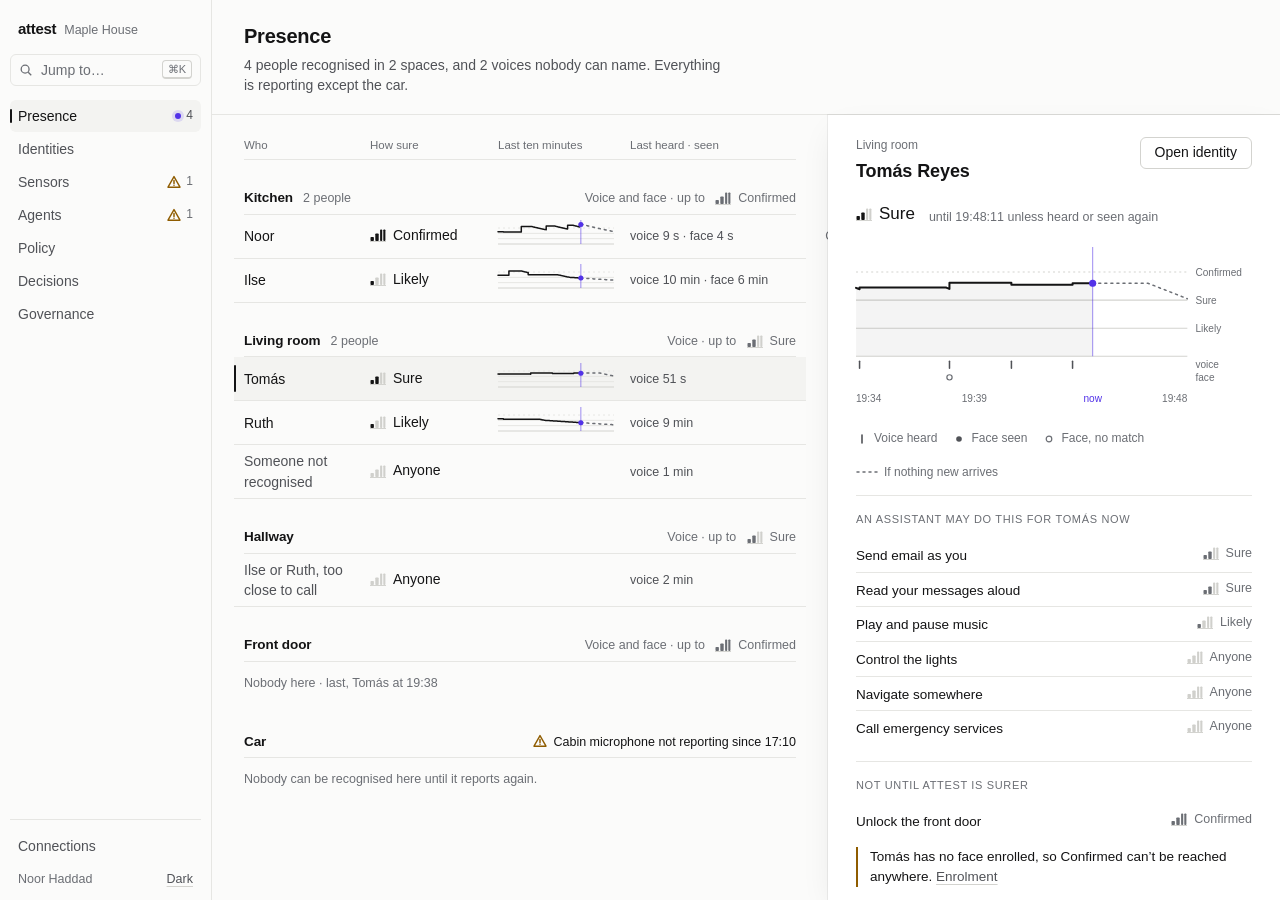
==== commit f94e49a6: "docs(design): console v2 live beliefs, limits on identities, touch targets Re-derive Presence every " ====
--- a/docs/design/console/mockup.html
+++ b/docs/design/console/mockup.html
@@ -358,7 +358,12 @@
   .menu { left: 12px !important; right: 12px; width: auto; }
   .setup-in { padding-top: 28px; }
   .btn { height: 44px; }
-  .filters { gap: 10px 16px; } .filters select { height: 36px; }
+  .filters { gap: 10px 16px; } .filters select, .sel { height: 44px; }
+  details.numbers summary { min-height: 44px; }
+  .lines li { min-height: 44px; align-items: center; }
+  .lines a.x { min-height: 44px; display: inline-flex; align-items: center; }
+  .linkbtn { min-height: 44px; }
+  .ph .mtop .btn { height: 44px; }
 }
 @media (min-width: 761px) { .mtop { display: none !important; } .cov tr.gapnote { display: none; } }
 </style>
@@ -396,7 +401,7 @@
 
 /* ---------- Clock: "now" is 19:44:00, advancing live ---------- */
 const BASE = 19*3600 + 44*60;
-let tick = 0;
+let tick = +(Q.get('t') || 0);
 const clock = s => { s = Math.round(BASE + s); const h = Math.floor(s/3600)%24, m = Math.floor(s/60)%60, x = s%60; return `${String(h).padStart(2,'0')}:${String(m).padStart(2,'0')}:${String(x).padStart(2,'0')}`; };
 const hm = s => clock(s).slice(0,5);
 const short = s => { s = Math.round(s); return s < 60 ? `${s} s` : `${Math.floor(s/60)} min`; };
@@ -539,6 +544,9 @@
   ['2 Oct 20:20','Noor','allowed Home assistant to do five things'],
 ];
 
+// A deterministic feed of future evidence, so the live view steps up as well as decays.
+const FEED = { noor: [['voice', 47, 3.55, 9], ['face', 61, 3.65, 23]], tomas: [['voice', 95, 2.6, 40]], ilse: [['face', 170, 2.5, 120], ['voice', 230, 2.45, 200]] };
+for (const [id, streams] of Object.entries(FEED)) { const p = PEOPLE.find(x => x.id === id); for (const [m, every, pos, first] of streams) for (let t = first; t < 3600; t += every + (t % 7)) p.ev.push({ t, m, p: pos - ((t / every) % 3) * 0.04 }); p.ev.sort((a, b) => a.t - b.t); }
 const P = id => PEOPLE.find(p => p.id === id);
 const S = id => SPACES.find(s => s.id === id);
 const A = id => ACTIONS.find(a => a.id === id);
@@ -547,9 +555,9 @@
 /* ---------- Shared logic: belief, reach ---------- */
 // age -> highest position the evidence can still support. Crosses 3 at 120 s, 2 at 300 s, 1 at 900 s; gone at 1200 s.
 function agePos(a) { const k = [[0,3.75],[120,3],[300,2],[900,1],[1200,0]]; if (a <= 0) return 3.75; for (let i=1;i<k.length;i++) if (a <= k[i][0]) { const [a0,p0]=k[i-1],[a1,p1]=k[i]; return p0 + (p1-p0)*(a-a0)/(a1-a0); } return 0; }
-function vAt(ev, t) { let last = null; for (const e of ev) if (e.p != null && e.t <= t) last = e; if (!last) return 0; return Math.max(0, Math.min(last.p, agePos(t - last.t))); }
+function vAt(ev, t, known = Infinity) { let last = null; const h = Math.min(t, known); for (const e of ev) if (e.p != null && e.t <= h) last = e; if (!last) return 0; return Math.max(0, Math.min(last.p, agePos(t - last.t))); }
 const lvOf = v => v >= 3 ? 3 : v >= 2 ? 2 : v >= 1 ? 1 : 0;
-function untilOf(ev, now) { const l = lvOf(vAt(ev, now)); if (!l) return null; for (let s = 1; s < 1500; s++) if (lvOf(vAt(ev, now + s)) < l) return now + s; return null; }
+function untilOf(ev, now) { const l = lvOf(vAt(ev, now)); if (!l) return null; for (let s = 1; s < 1500; s++) if (lvOf(vAt(ev, now + s, now)) < l) return now + s; return null; }
 function lastOf(ev, m, now) { let r = null; for (const e of ev) if (e.m === m && e.t <= now) r = e; return r; }
 // Highest level a space can reach, from adopted, reporting sensors.
 function spaceReach(sp, live = true) { const mods = new Set(SENSORS.filter(s => s.spaces.includes(sp) && (!live || s.health === 'ok')).map(s => s.mod)); return mods.size >= 2 ? 3 : mods.size === 1 ? 2 : 0; }
@@ -591,9 +599,10 @@
   const pts = [];
   for (let t = now + x0; t <= now; t += 4) pts.push(t);
   for (const e of ev) if (e.p != null && e.t > now + x0 && e.t <= now) { pts.push(e.t - 0.01, e.t); }
+  const known = now;
   pts.push(now); pts.sort((a, b) => a - b);
-  for (const t of pts) { const v = vAt(ev, t); past += `${past ? 'L' : 'M'}${X(t).toFixed(1)} ${Y(v).toFixed(1)}`; prev = v; }
-  for (let t = now; t <= now + x1; t += 4) fut += `${fut ? 'L' : 'M'}${X(t).toFixed(1)} ${Y(vAt(ev, t)).toFixed(1)}`;
+  for (const t of pts) { const v = vAt(ev, t, known); past += `${past ? 'L' : 'M'}${X(t).toFixed(1)} ${Y(v).toFixed(1)}`; prev = v; }
+  for (let t = now; t <= now + x1; t += 4) fut += `${fut ? 'L' : 'M'}${X(t).toFixed(1)} ${Y(vAt(ev, t, now)).toFixed(1)}`;
   const area = past + `L${X(now).toFixed(1)} ${Y(0)}L${X(now + x0).toFixed(1)} ${Y(0)}Z`;
   const vn = vAt(ev, now);
   let g = `<svg class="trace${mini ? ' mini' : ' big'}" width="${w}" height="${h}" viewBox="0 0 ${w} ${h}" role="img" aria-label="${mini ? '' : 'How sure attest is over the last ten minutes'}"${id ? ` id="${id}"` : ''}>`;
@@ -805,14 +814,14 @@
   <p class="sub">${a.floor ? 'Anyone may have this done, even when attest recognises nobody.' : `Needs ${LV[a.need]}: ${LVD[a.need].toLowerCase()}.`}</p>
   ${a.floor ? '' : `<div class="sec" style="margin-top:16px"><h3>Who can have this done</h3><ul class="lines">${ppl.map(x => `<li>${x.can ? mark('ok').replace('<svg', '<svg style="color:var(--ok)"') : mark('skip')}<span>${x.p.short}</span><span class="rt">${why(x)}</span></li>`).join('')}</ul>
   <p class="small dim" style="margin-top:8px">A person needs the role <em>and</em> to have allowed it themselves. <a class="x" href="#identities">Identities</a></p></div>
-  <div class="sec"><h3>Where it can be granted</h3><ul class="lines">${sp.map(({ s, r }) => `<li>${r >= a.need ? mark('ok').replace('<svg', '<svg style="color:var(--ok)"') : mark('skip')}<span>${s.name}</span><span class="rt">${r >= a.need ? `up to ${LV[r]}` : `${r === 2 ? 'Voice only' : 'No sensors'}: never here`}</span></li>`).join('')}</ul><p class="small dim" style="margin-top:8px">From sensor coverage. <a class="x" href="#sensors">Sensors</a></p></div>`}
+  <div class="sec"><h3>Where it can be granted</h3><ul class="lines">${sp.map(({ s, r }) => `<li>${r >= a.need && spaceReach(s.id) >= a.need ? mark('ok').replace('<svg', '<svg style="color:var(--ok)"') : r >= a.need ? mark('warn').replace('<svg', '<svg style="color:var(--warn)"') : mark('skip')}<span>${s.name}</span><span class="rt">${r >= a.need ? (spaceReach(s.id) < r ? `up to ${LV[r]}, once ${SENSORS.find(x => x.spaces.includes(s.id) && x.health === 'off').name} reports` : `up to ${LV[r]}`) : `${r === 2 ? 'Voice only' : 'No sensors'}: never here`}</span></li>`).join('')}</ul><p class="small dim" style="margin-top:8px">From sensor coverage. <a class="x" href="#sensors">Sensors</a></p></div>`}
   <div class="sec"><h3>Tools that do this</h3><ul class="lines">${tools.map(x => `<li><code>${x.t}</code><span class="rt"><a class="x" href="#agents/${x.ag.id}">${x.ag.name}</a></span></li>`).join('') || '<li class="dim">No tool is mapped to this yet</li>'}</ul></div>
   <div class="sec"><h3>Today</h3><ul class="lines">${DECISIONS.filter(d => d.action === a.id).map(d => `<li><a class="x" href="#decisions/${d.id}">${hm(d.t)}</a>${outcome(d.ok)}<span class="rt">${d.who ? P(d.who).short : 'Not named'}</span></li>`).join('') || '<li class="dim">Not asked for today</li>'}</ul></div>`;
 }
 
 /* ---------- Identities ---------- */
 function vIdentities() {
-  const row = p => { const n = Object.values(CONSENT[p.id]).flat().length; return `<a class="row r-id" href="#identities/${p.id}" ${route.id === p.id ? 'aria-current="true"' : ''}><span><span class="name">${p.name}</span>${p.admin ? ' <span class="dim small">· admin</span>' : ''}</span><span class="sub">${p.roles.map(r => ROLES.find(x => x.id === r).name).join(', ')}</span><span class="mod ${p.voice ? '' : 'off'}">${modGlyph('voice', !!p.voice)}${p.voice ? 'Voice' : 'No voice'}</span><span class="mod ${p.face ? '' : 'off'}">${modGlyph('face', !!p.face)}${p.face ? 'Face' : 'No face'}</span><span class="sub">${n} allowed</span><span class="end">${lvTag(personReach(p))}</span></a>`; };
+  const row = p => { const n = Object.values(CONSENT[p.id]).flat().length + LIMITS.filter(x => x.person === p.id).length; return `<a class="row r-id" href="#identities/${p.id}" ${route.id === p.id ? 'aria-current="true"' : ''}><span><span class="name">${p.name}</span>${p.admin ? ' <span class="dim small">· admin</span>' : ''}</span><span class="sub">${p.roles.map(r => ROLES.find(x => x.id === r).name).join(', ')}</span><span class="mod ${p.voice ? '' : 'off'}">${modGlyph('voice', !!p.voice)}${p.voice ? 'Voice' : 'No voice'}</span><span class="mod ${p.face ? '' : 'off'}">${modGlyph('face', !!p.face)}${p.face ? 'Face' : 'No face'}</span><span class="sub">${n} allowed</span><span class="end">${lvTag(personReach(p))}</span></a>`; };
   const master = `<div class="colhead r-id" aria-hidden="true"><span>Person</span><span>Role</span><span>Voice</span><span>Face</span><span>Has allowed</span><span style="text-align:right">Can reach</span></div>${PEOPLE.map(row).join('')}
   <p class="note">People and roles come from Keycloak at id.maple.home. To add someone, add them there; they appear here within a minute. <a class="x" href="#connections/idp">Connection</a></p>`;
   const p = P(route.id);
@@ -821,7 +830,7 @@
 function idDetail(p) {
   const l = lvOf(vAt(p.ev, tick));
   const lim = LIMITS.filter(x => x.person === p.id);
-  const consent = AGENTS.map(ag => { const list = (CONSENT[p.id][ag.id] || []).map(A); return `<li style="display:block"><b style="font-weight:500">${ag.name}</b> may<ul class="lines" style="margin-top:4px">${list.length ? list.map(a => { const lm = lim.find(x => x.action === a.id && x.agent === ag.id); return `<li>${a.label}${lm ? `<span class="small dim">, at the ${lm.spaces.map(s => S(s).name.toLowerCase())} until ${lm.until}: <a class="x" href="#policy">limit set by ${lm.by}</a></span>` : ''}<span class="rt">${lvTag(a.need)}</span></li>`; }).join('') : '<li class="dim">Nothing yet</li>'}</ul></li>`; }).join('');
+  const consent = AGENTS.map(ag => { const list = [...new Set([...(CONSENT[p.id][ag.id] || []), ...lim.filter(x => x.agent === ag.id).map(x => x.action)])].map(A); return `<li style="display:block"><b style="font-weight:500">${ag.name}</b> may<ul class="lines" style="margin-top:4px">${list.length ? list.map(a => { const lm = lim.find(x => x.action === a.id && x.agent === ag.id); return `<li>${a.label}${lm ? `<span class="small dim" style="flex-basis:100%">Set up by ${lm.by}: ${lm.spaces.map(s => S(s).name)} only, until ${lm.until}. <a class="x" href="#policy/${lm.action}">Edit in Policy</a></span>` : ''}<span class="rt">${lvTag(a.need)}</span></li>`; }).join('') : '<li class="dim">Nothing yet</li>'}</ul></li>`; }).join('');
   return `<div class="dh"><div><div class="kicker">${p.email}</div><h2 style="font-size:18px">${p.name}</h2></div><a class="btn" href="#presence/${p.id}">${l ? `In ${S(p.space).name}` : 'Not present'}</a></div>
   <dl class="kv"><dt>Role</dt><dd>${p.roles.map(r => ROLES.find(x => x.id === r).name).join(', ')} <span class="dim small">· from Keycloak</span></dd><dt>Identity</dt><dd><code>${p.uuid}</code></dd><dt>Linked to</dt><dd>id.maple.home · realm home</dd></dl>
   <div class="sec" style="margin-top:16px"><h3>Last ten minutes</h3>${trace(p.ev, { w: 392, h: 130, now: tick })}</div>
@@ -963,13 +972,19 @@
 }
 addEventListener('hashchange', () => { closeMenu(); render(true); });
 
-/* live clock: only the trace moves */
+/* live clock: beliefs step and decay; the view is re-derived each second, keeping focus and scroll */
+let lastN = -1;
 function liveTick() {
-  if (route.d === 'presence' || route.d === 'identities') {
-    tick += 1;
-    document.querySelectorAll('[data-live]').forEach(a => { const p = P(a.dataset.live); const t = a.querySelector('.c-t'); if (t) t.innerHTML = trace(p.ev, { w: 116, h: 28, mini: true, now: tick }); });
-    const bt = document.getElementById('bigtrace'); if (bt) { const p = P(bt.dataset.person); bt.innerHTML = trace(p.ev, { w: 392, h: 160, now: tick, id: 'tr-big' }); wireTrace(); }
-  }
+  tick += 1;
+  if (menu || pal.classList.contains('on') || parse().d === 'setup') return;
+  const n = PEOPLE.filter(p => lvOf(vAt(p.ev, tick)) > 0).length;
+  if (route.d !== 'presence' && route.d !== 'identities' && n === lastN) return;
+  lastN = n;
+  const ae = document.activeElement, href = ae && ae.getAttribute && ae.getAttribute('href'), inRail = ae && ae.closest && ae.closest('.rail, .tabbar');
+  const main = document.getElementById('main'), ds = main.querySelector('.detail')?.scrollTop || 0;
+  if (route.d === 'presence' || route.d === 'identities') render(false); else navHTML();
+  const d = main.querySelector('.detail'); if (d) d.scrollTop = ds;
+  if (href) document.querySelector(`${inRail ? '.rail, .tabbar' : '#main'} [href="${href}"]`)?.focus({ preventScroll: true });
 }
 if (!STILL) setInterval(liveTick, 1000);
 
@@ -977,7 +992,7 @@
   const svg = document.getElementById('tr-big'), out = document.getElementById('readout'); if (!svg || !out) return;
   const p = P(document.getElementById('bigtrace').dataset.person), hov = svg.querySelector('.hov');
   const pw = 392 - 64;
-  svg.onmousemove = e => { const r = svg.getBoundingClientRect(), x = (e.clientX - r.left) * 392 / r.width; if (x < 0 || x > pw) return; const t = tick - 600 + x / pw * 840; const l = lvOf(vAt(p.ev, t)); hov.setAttribute('x1', x); hov.setAttribute('x2', x); hov.style.display = ''; out.textContent = `${clock(t)} · ${LV[l]}${t > tick ? ' (if nothing new arrives)' : ''}`; };
+  svg.onmousemove = e => { const r = svg.getBoundingClientRect(), x = (e.clientX - r.left) * 392 / r.width; if (x < 0 || x > pw) return; const t = tick - 600 + x / pw * 840; const l = lvOf(vAt(p.ev, t, tick)); hov.setAttribute('x1', x); hov.setAttribute('x2', x); hov.style.display = ''; out.textContent = `${clock(t)} · ${LV[l]}${t > tick ? ' (if nothing new arrives)' : ''}`; };
   svg.onmouseleave = () => { hov.style.display = 'none'; out.textContent = ''; };
 }
 
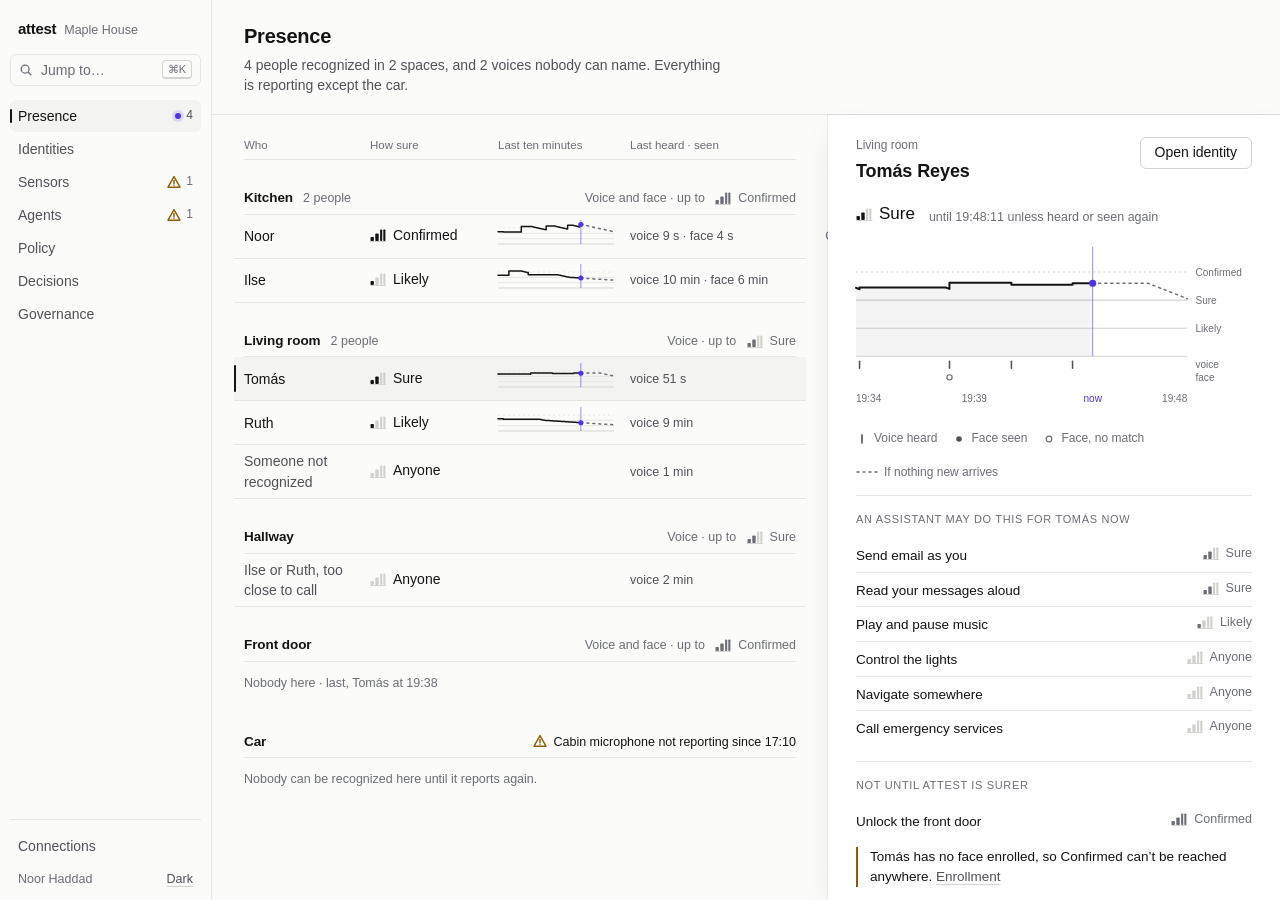
==== commit 46315198: "Use American spelling throughout (enrol -> enroll and friends) Rename enrol/enrolment to enroll/enro" ====
--- a/docs/design/console/mockup.html
+++ b/docs/design/console/mockup.html
@@ -410,7 +410,7 @@
 
 /* ---------- Levels ---------- */
 const LV = ['Anyone','Likely','Sure','Confirmed'];
-const LVD = ['Anyone, recognised or not', 'At least 80% sure, seen in the last 15 minutes', 'At least 95% sure, in the last 5 minutes', '99% sure and recognised two ways, in the last 2 minutes'];
+const LVD = ['Anyone, recognized or not', 'At least 80% sure, seen in the last 15 minutes', 'At least 95% sure, in the last 5 minutes', '99% sure and recognized two ways, in the last 2 minutes'];
 const ENG = ['floor','presumed','confident','corroborated'];
 
 /* ---------- Data ---------- */
@@ -436,17 +436,17 @@
   { id: 'study-speaker', name: 'Study speaker', mod: 'voice', spaces: [], health: 'new', found: 180, cal: 'voice-v1', calq: '—', calnote: 'Will use voice-v1 once adopted.', knows: 0, key: '—' },
 ];
 const PEOPLE = [
-  { id: 'noor', name: 'Noor Haddad', short: 'Noor', email: 'noor@maple.home', roles: ['resident'], admin: true, uuid: '7f3c1a9e-2b44-4d0e-9a51-c8e2f0b6d913', voice: { on: '2 Oct', via: 'enrolment page' }, face: { on: '2 Oct', via: 'Kitchen camera' }, space: 'kitchen',
+  { id: 'noor', name: 'Noor Haddad', short: 'Noor', email: 'noor@maple.home', roles: ['resident'], admin: true, uuid: '7f3c1a9e-2b44-4d0e-9a51-c8e2f0b6d913', voice: { on: '2 Oct', via: 'enrollment page' }, face: { on: '2 Oct', via: 'Kitchen camera' }, space: 'kitchen',
     ev: [{t:-700,m:'voice',p:2.3},{t:-560,m:'voice',p:2.25},{t:-430,m:'face',p:3.3},{t:-250,m:'voice',p:3.4},{t:-95,m:'face',p:3.5},{t:-8,m:'voice',p:3.58},{t:-3,m:'face',p:3.66}] },
-  { id: 'tomas', name: 'Tomás Reyes', short: 'Tomás', email: 'tomas@maple.home', roles: ['resident'], uuid: '1d9b6e20-77fa-4b1c-8f03-5a2e94c1d07b', voice: { on: '3 Oct', via: 'enrolment page' }, face: null, space: 'living',
+  { id: 'tomas', name: 'Tomás Reyes', short: 'Tomás', email: 'tomas@maple.home', roles: ['resident'], uuid: '1d9b6e20-77fa-4b1c-8f03-5a2e94c1d07b', voice: { on: '3 Oct', via: 'enrollment page' }, face: null, space: 'living',
     ev: [{t:-820,m:'voice',p:2.5},{t:-590,m:'voice',p:2.45},{t:-362,m:'voice',p:2.62,where:'Hallway panel'},{t:-362,m:'face',p:null,where:'Front door camera'},{t:-205,m:'voice',p:2.55},{t:-50,m:'voice',p:2.6}] },
-  { id: 'ilse', name: 'Ilse Reyes', short: 'Ilse', email: 'ilse@maple.home', roles: ['teen'], uuid: 'b52e0c7d-9a13-4f66-b2d8-03c7e1f4a588', voice: { on: '3 Oct', via: 'enrolment page' }, face: { on: '5 Oct', via: 'Kitchen camera' }, space: 'kitchen',
+  { id: 'ilse', name: 'Ilse Reyes', short: 'Ilse', email: 'ilse@maple.home', roles: ['teen'], uuid: 'b52e0c7d-9a13-4f66-b2d8-03c7e1f4a588', voice: { on: '3 Oct', via: 'enrollment page' }, face: { on: '5 Oct', via: 'Kitchen camera' }, space: 'kitchen',
     ev: [{t:-760,m:'face',p:3.1},{t:-600,m:'voice',p:2.4},{t:-520,m:'face',p:3.2},{t:-380,m:'face',p:2.5}] },
-  { id: 'ruth', name: 'Ruth Haddad', short: 'Ruth', email: 'ruth.haddad@example.net', roles: ['guest'], uuid: 'e08a4f31-6c2d-4b97-a1e5-7d3f9b20c6e4', voice: { on: '8 Nov', via: 'enrolment page' }, face: null, space: 'living',
+  { id: 'ruth', name: 'Ruth Haddad', short: 'Ruth', email: 'ruth.haddad@example.net', roles: ['guest'], uuid: 'e08a4f31-6c2d-4b97-a1e5-7d3f9b20c6e4', voice: { on: '8 Nov', via: 'enrollment page' }, face: null, space: 'living',
     ev: [{t:-800,m:'voice',p:2.4},{t:-640,m:'voice',p:2.3},{t:-560,m:'voice',p:2.2}] },
 ];
 const OTHERS = [
-  { id: 'u-31', space: 'living', kind: 'unknown', text: 'Someone not recognised', ev: 'voice', t: -70, why: 'A voice that matches nobody enrolled. Only things anyone may do are possible for them.' },
+  { id: 'u-31', space: 'living', kind: 'unknown', text: 'Someone not recognized', ev: 'voice', t: -70, why: 'A voice that matches nobody enrolled. Only things anyone may do are possible for them.' },
   { id: 'u-32', space: 'hallway', kind: 'contested', text: 'Ilse or Ruth, too close to call', ev: 'voice', t: -170, why: 'The voice is about as close to Ilse as to Ruth, so attest names nobody and treats them as anyone.' },
 ];
 const AGENTS = [
@@ -492,7 +492,7 @@
     reasons: ['agent home-assistant may request email.send','belief ambiguous: leader ilse 0.46, runner-up ruth 0.41, margin 0.05 < 0.20','no leading identity: only floor permissions apply'] },
   { id: 'd-1938', t: -358, ok: false, agent: 'home', action: 'door.unlock', who: 'tomas', space: 'door', had: 2, fail: 4,
     s: 'Home assistant did not unlock the front door for Tomás.',
-    chain: [ ['ok','Subject','Words spoken at the Front door','track h-29, attributed by the Hallway panel'], ['ok','Evidence','Voice: Tomás. Face: no match','the Front door camera saw a face but knows no face for Tomás'], ['ok','Belief','Tomás, Sure, from voice alone',''], ['ok','Consent','Allowed, within Noor’s limit','Front door only, until 31 Dec'], ['no','Rule','Unlocking needs Confirmed: recognised two ways','Tomás has not enrolled his face, so this will keep being refused'] ],
+    chain: [ ['ok','Subject','Words spoken at the Front door','track h-29, attributed by the Hallway panel'], ['ok','Evidence','Voice: Tomás. Face: no match','the Front door camera saw a face but knows no face for Tomás'], ['ok','Belief','Tomás, Sure, from voice alone',''], ['ok','Consent','Allowed, within Noor’s limit','Front door only, until 31 Dec'], ['no','Rule','Unlocking needs Confirmed: recognized two ways','Tomás has not enrolled his face, so this will keep being refused'] ],
     ev: [['19:37:55','Hallway panel','voice','tomas','4.8','noor −1.6','voice-v1'],['19:38:00','Hallway panel','voice','tomas','5.4','noor −2.1','voice-v1'],['19:37:58','Front door camera','face','—','no match','—','face-v2']],
     reasons: ['agent home-assistant may request door.unlock','leading identity tomas (0.9781), modalities 1','delegation admin:noor/d-19 covers door.unlock (zone front-door, until 2026-12-31)','role resident holds door.unlock','band corroborated: confidence 0.9781 < 0.99','band corroborated: modalities 1 < min 2'] },
   { id: 'd-1931', t: -778, ok: true, agent: 'home', action: 'calendar.read', who: 'ilse', space: 'kitchen', had: 2,
@@ -502,12 +502,12 @@
     reasons: ['agent home-assistant may request calendar.read','leading identity ilse (0.9772), modalities 1','delegation self:ilse/home covers calendar.read','role teen holds calendar.read','band confident holds (0.9772 ≥ 0.95, age 9s ≤ 300s)'] },
   { id: 'd-1926', t: -1090, ok: false, agent: 'home', action: 'calendar.read', who: 'tomas', space: 'living', had: 2, fail: 3,
     s: 'Home assistant did not read Tomás’s calendar to him.',
-    chain: [ ['ok','Subject','Words spoken in the Living room',''], ['ok','Evidence','Voice: Tomás',''], ['ok','Belief','Tomás, Sure',''], ['no','Consent','Tomás hasn’t allowed Home assistant to read his calendar','only he can change this, on his enrolment page'], ['skip','Rule','Not checked',''] ],
+    chain: [ ['ok','Subject','Words spoken in the Living room',''], ['ok','Evidence','Voice: Tomás',''], ['ok','Belief','Tomás, Sure',''], ['no','Consent','Tomás hasn’t allowed Home assistant to read his calendar','only he can change this, on his enrollment page'], ['skip','Rule','Not checked',''] ],
     ev: [['19:25:47','Living room speaker','voice','tomas','6.4','ruth −1.2','voice-v1']],
     reasons: ['agent home-assistant may request calendar.read','leading identity tomas (0.9828), modalities 1','no delegation covers (tomas, home-assistant, calendar.read)'] },
   { id: 'd-1924', t: -1210, ok: false, agent: 'home', action: 'email.send', who: null, space: 'living', had: 0, fail: 2,
-    s: 'Home assistant did not send an email for someone not recognised.',
-    chain: [ ['ok','Subject','Words spoken in the Living room',''], ['ok','Evidence','Voice, matching nobody enrolled',''], ['no','Belief','Not recognised, so treated as anyone',''], ['skip','Consent','Not checked',''], ['skip','Rule','Send email needs Sure',''] ],
+    s: 'Home assistant did not send an email for someone not recognized.',
+    chain: [ ['ok','Subject','Words spoken in the Living room',''], ['ok','Evidence','Voice, matching nobody enrolled',''], ['no','Belief','Not recognized, so treated as anyone',''], ['skip','Consent','Not checked',''], ['skip','Rule','Send email needs Sure',''] ],
     ev: [['19:23:48','Living room speaker','voice','—','no match','—','voice-v1']],
     reasons: ['agent home-assistant may request email.send','belief unknown: no candidate outweighs unknown mass (0.71)','no leading identity: only floor permissions apply'] },
   { id: 'd-1920', t: -1440, ok: true, agent: 'home', action: 'lights.control', who: null, space: 'living', had: 0,
@@ -695,7 +695,7 @@
     rows += oth.map(o => `<a class="row r-pres" href="#presence/${o.id}" ${route.id === o.id ? 'aria-current="true"' : ''}><span class="c-n name who-not">${o.text}</span><span class="c-l">${lvTag(0)}</span><span class="c-t"></span><span class="c-f fresh">${o.ev} ${short(tick - o.t)}</span><span class="c-u until end"></span></a>`).join('');
     if (!ppl.length && !oth.length) {
       const lastD = DECISIONS.find(d => d.space === sp.id && d.who);
-      rows = `<p class="note">${off ? 'Nobody can be recognised here until it reports again.' : `Nobody here${lastD ? ` · last, ${P(lastD.who).short} at ${hm(lastD.t)}` : ''}`}</p>`;
+      rows = `<p class="note">${off ? 'Nobody can be recognized here until it reports again.' : `Nobody here${lastD ? ` · last, ${P(lastD.who).short} at ${hm(lastD.t)}` : ''}`}</p>`;
     }
     return `<div class="group"><div class="ghead"><h2>${sp.name}</h2><span class="meta">${ppl.length ? `${ppl.length} ${ppl.length > 1 ? 'people' : 'person'}` : ''}</span><span class="meta end">${meta}</span></div>${rows}</div>`;
   }).join('');
@@ -704,7 +704,7 @@
   const p = P(route.id), o = OTHERS.find(x => x.id === route.id);
   if (p) detail = presenceDetail(p);
   if (o) detail = `<div class="dh"><div><div class="kicker">${S(o.space).name} · ${o.ev} ${ago(tick - o.t)}</div><h2 style="font-size:18px">${o.text}</h2></div></div><div class="bigstate">${lvTag(0)}</div><p class="sub">${o.why}</p><div class="sec" style="margin-top:16px"><h3>What an assistant may do for them</h3><ul class="lines">${ACTIONS.filter(a => a.floor).map(a => `<li>${a.label}<span class="rt">Anyone</span></li>`).join('')}</ul></div><div class="sec"><a class="x" href="#decisions/${o.kind === 'contested' ? 'd-1941' : 'd-1924'}">See the decision this caused</a></div>`;
-  return page({ title: 'Presence', lede: `${here.length} people recognised in ${new Set(here.map(p => p.space)).size} spaces, and 2 voices nobody can name. Everything is reporting except the car.`, master, detail });
+  return page({ title: 'Presence', lede: `${here.length} people recognized in ${new Set(here.map(p => p.space)).size} spaces, and 2 voices nobody can name. Everything is reporting except the car.`, master, detail });
 }
 function presenceDetail(p) {
   const v = vAt(p.ev, tick), l = lvOf(v), u = untilOf(p.ev, tick), reach = Math.min(personReach(p), spaceReach(p.space));
@@ -718,7 +718,7 @@
   <div class="sec" style="margin-top:14px"><h3>An assistant may do this for ${p.short} now</h3>
   <ul class="lines">${now.map(a => `<li>${a.label}<span class="rt">${lvTag(a.need)}</span></li>`).join('') || '<li class="dim">Only what anyone may do</li>'}</ul></div>
   ${later.length ? `<div class="sec"><h3>Not until attest is surer</h3><ul class="lines">${later.map(a => `<li>${a.label}<span class="rt">${lvTag(a.need)}</span></li>`).join('')}</ul>
-  ${reach < 3 && later.some(a => a.need === 3) ? `<p class="consequence">${!p.face ? `${p.short} has no face enrolled, so Confirmed can’t be reached anywhere. <a class="x" href="#identities/${p.id}">Enrolment</a>` : `The ${S(p.space).name.toLowerCase()} only hears voices, so Confirmed can’t be reached here. <a class="x" href="#sensors">Coverage</a>`}</p>` : ''}</div>` : ''}
+  ${reach < 3 && later.some(a => a.need === 3) ? `<p class="consequence">${!p.face ? `${p.short} has no face enrolled, so Confirmed can’t be reached anywhere. <a class="x" href="#identities/${p.id}">Enrollment</a>` : `The ${S(p.space).name.toLowerCase()} only hears voices, so Confirmed can’t be reached here. <a class="x" href="#sensors">Coverage</a>`}</p>` : ''}</div>` : ''}
   <p class="small dim" style="margin-top:14px">Rules come from <a class="x" href="#policy">Policy</a>; what ${p.short} has allowed is in <a class="x" href="#identities/${p.id}">Identities</a>.</p>`;
 }
 
@@ -747,7 +747,7 @@
   <p class="sentence">${d.s}</p>
   <div class="bigstate small" style="margin-top:10px;gap:20px"><span class="dim">Needed</span>${lvTag(a.need)}<span class="dim">Had</span>${lvTag(d.had)}</div>
   <ol class="chain" aria-label="How this was decided">${chain}</ol>
-  ${d.id === 'd-1938' ? `<p class="consequence">Tomás will keep being refused at the door until he enrols his face. <a class="x" href="#identities/tomas">Tomás’s enrolment</a></p>` : ''}
+  ${d.id === 'd-1938' ? `<p class="consequence">Tomás will keep being refused at the door until he enrolls his face. <a class="x" href="#identities/tomas">Tomás’s enrollment</a></p>` : ''}
   <details class="numbers"><summary>Show the numbers</summary>
    ${d.ev.length ? `<table class="raw"><thead><tr><th>Time</th><th>Sensor</th><th>Kind</th><th>Best</th><th>LLR</th><th>Next</th></tr></thead><tbody>${d.ev.map(r => `<tr>${r.slice(0, 6).map(c => `<td>${esc(c)}</td>`).join('')}</tr>`).join('')}</tbody></table>` : ''}
    <ul class="reasons">${d.reasons.map(r => `<li class="${/<|does not|no delegation|ambiguous|unknown|no leading/.test(r) ? 'f' : ''}">${esc(r)}</li>`).join('')}</ul>
@@ -784,7 +784,7 @@
     const o = A(a.id), sel = (route.id || 'door.unlock') === a.id;
     const sp = spacesFor(a);
     const spTxt = a.need === 0 ? 'Everywhere' : sp.length === SPACES.length ? 'Every space' : `${sp.map(s => s.name).join(', ')}`;
-    if (a.floor) return `<tr class="${sel ? 'cur' : ''}"><td class="act"><a href="#policy/${a.id}"><b>${a.label}</b><code>${a.id}</code></a></td><td class="needc">${lvTag(0)}</td><td class="floor" colspan="3">${a.locked ? 'Always allowed, for anyone. This can’t be turned off.' : 'Anyone, recognised or not'}</td><td class="where wh">Everywhere</td></tr>`;
+    if (a.floor) return `<tr class="${sel ? 'cur' : ''}"><td class="act"><a href="#policy/${a.id}"><b>${a.label}</b><code>${a.id}</code></a></td><td class="needc">${lvTag(0)}</td><td class="floor" colspan="3">${a.locked ? 'Always allowed, for anyone. This can’t be turned off.' : 'Anyone, recognized or not'}</td><td class="where wh">Everywhere</td></tr>`;
     return `<tr class="${sel ? 'cur' : ''}"><td class="act"><a href="#policy/${a.id}"><b>${a.label}</b><code>${a.id}</code></a></td>
       <td class="needc"><button type="button" class="need${o.need !== a.need ? ' changed' : ''}" data-need="${a.id}" aria-haspopup="listbox" aria-expanded="false" aria-label="${a.label} needs ${LV[a.need]}. Change">${ladder(a.need)}<span>${LV[a.need]}</span><svg class="chev" width="10" height="10" viewBox="0 0 10 10" aria-hidden="true"><path d="M2.5 4 5 6.5 7.5 4" fill="none" stroke="currentColor" stroke-width="1.3" stroke-linecap="round"/></svg></button></td>
       ${ROLES.map(r => { const on = a.roles.includes(r.id), was = (o.roles || []).includes(r.id); return `<td class="cell"><button type="button" class="hold${on !== was ? ' changed' : ''}" data-hold="${a.id}:${r.id}" data-role="${r.name}" aria-pressed="${on}" aria-label="${r.name} ${on ? 'holds' : 'does not hold'}: ${a.label}"><svg width="12" height="12" viewBox="0 0 12 12" aria-hidden="true"><circle cx="6" cy="6" r="4.5" fill="none" stroke-width="1.3"/></svg></button></td>`; }).join('')}
@@ -792,7 +792,7 @@
   };
   const body = acts.filter(a => !a.floor).map(rowOf).join(''), floorBody = acts.filter(a => a.floor).map(rowOf).join('');
   const master = `<table class="mx" aria-label="Who may have each action done for them">${head}<tbody>
-    <tr class="sec-row"><td colspan="6"><h3>Needs someone recognised</h3></td></tr>${body}
+    <tr class="sec-row"><td colspan="6"><h3>Needs someone recognized</h3></td></tr>${body}
     <tr class="sec-row"><td colspan="6"><h3>Anyone may</h3></td></tr>${floorBody}
   </tbody></table>
   <div class="group" style="margin-top:28px"><div class="ghead"><h2>Limits set by an administrator</h2><span class="meta">On top of what a person allowed</span></div>
@@ -811,7 +811,7 @@
   const ppl = PEOPLE.map(p => { const role = hasRole(p, a), ok = allowed(p, a), reach = personReach(p) >= a.need; return { p, role, ok, reach, can: role && ok && reach }; });
   const why = x => !x.role ? 'Role doesn’t hold it' : !x.ok ? 'Hasn’t allowed it' : !x.reach ? `Can’t reach ${LV[a.need]}: no face enrolled` : 'Can';
   return `<div class="dh"><div><div class="kicker"><code>${a.id}</code></div><h2 style="font-size:18px">${a.label}</h2></div>${lvTag(a.need)}</div>
-  <p class="sub">${a.floor ? 'Anyone may have this done, even when attest recognises nobody.' : `Needs ${LV[a.need]}: ${LVD[a.need].toLowerCase()}.`}</p>
+  <p class="sub">${a.floor ? 'Anyone may have this done, even when attest recognizes nobody.' : `Needs ${LV[a.need]}: ${LVD[a.need].toLowerCase()}.`}</p>
   ${a.floor ? '' : `<div class="sec" style="margin-top:16px"><h3>Who can have this done</h3><ul class="lines">${ppl.map(x => `<li>${x.can ? mark('ok').replace('<svg', '<svg style="color:var(--ok)"') : mark('skip')}<span>${x.p.short}</span><span class="rt">${why(x)}</span></li>`).join('')}</ul>
   <p class="small dim" style="margin-top:8px">A person needs the role <em>and</em> to have allowed it themselves. <a class="x" href="#identities">Identities</a></p></div>
   <div class="sec"><h3>Where it can be granted</h3><ul class="lines">${sp.map(({ s, r }) => `<li>${r >= a.need && spaceReach(s.id) >= a.need ? mark('ok').replace('<svg', '<svg style="color:var(--ok)"') : r >= a.need ? mark('warn').replace('<svg', '<svg style="color:var(--warn)"') : mark('skip')}<span>${s.name}</span><span class="rt">${r >= a.need ? (spaceReach(s.id) < r ? `up to ${LV[r]}, once ${SENSORS.find(x => x.spaces.includes(s.id) && x.health === 'off').name} reports` : `up to ${LV[r]}`) : `${r === 2 ? 'Voice only' : 'No sensors'}: never here`}</span></li>`).join('')}</ul><p class="small dim" style="margin-top:8px">From sensor coverage. <a class="x" href="#sensors">Sensors</a></p></div>`}
@@ -825,7 +825,7 @@
   const master = `<div class="colhead r-id" aria-hidden="true"><span>Person</span><span>Role</span><span>Voice</span><span>Face</span><span>Has allowed</span><span style="text-align:right">Can reach</span></div>${PEOPLE.map(row).join('')}
   <p class="note">People and roles come from Keycloak at id.maple.home. To add someone, add them there; they appear here within a minute. <a class="x" href="#connections/idp">Connection</a></p>`;
   const p = P(route.id);
-  return page({ title: 'Identities', lede: 'The people attest can recognise. Accounts and roles live in Keycloak; each person enrols and chooses what agents may do for them.', action: `<button class="btn primary" type="button">Invite to enrol</button>`, master, detail: p ? idDetail(p) : `<p class="empty-detail">Select someone to see their enrolment and what they have allowed.</p>` });
+  return page({ title: 'Identities', lede: 'The people attest can recognize. Accounts and roles live in Keycloak; each person enrolls and chooses what agents may do for them.', action: `<button class="btn primary" type="button">Invite to enroll</button>`, master, detail: p ? idDetail(p) : `<p class="empty-detail">Select someone to see their enrollment and what they have allowed.</p>` });
 }
 function idDetail(p) {
   const l = lvOf(vAt(p.ev, tick));
@@ -834,12 +834,12 @@
   return `<div class="dh"><div><div class="kicker">${p.email}</div><h2 style="font-size:18px">${p.name}</h2></div><a class="btn" href="#presence/${p.id}">${l ? `In ${S(p.space).name}` : 'Not present'}</a></div>
   <dl class="kv"><dt>Role</dt><dd>${p.roles.map(r => ROLES.find(x => x.id === r).name).join(', ')} <span class="dim small">· from Keycloak</span></dd><dt>Identity</dt><dd><code>${p.uuid}</code></dd><dt>Linked to</dt><dd>id.maple.home · realm home</dd></dl>
   <div class="sec" style="margin-top:16px"><h3>Last ten minutes</h3>${trace(p.ev, { w: 392, h: 130, now: tick })}</div>
-  <div class="sec"><h3>Enrolment</h3><ul class="lines">
+  <div class="sec"><h3>Enrollment</h3><ul class="lines">
    <li>${modGlyph('voice', !!p.voice)}Voice<span class="rt">${p.voice ? `Since ${p.voice.on} · ${p.voice.via}` : 'Not enrolled'}</span></li>
    <li>${modGlyph('face', !!p.face)}Face<span class="rt">${p.face ? `Since ${p.face.on} · ${p.face.via}` : 'Not enrolled'}</span></li></ul>
-   ${!p.face ? `<p class="consequence">Without a face, ${p.short} can only reach Sure, so anything that needs Confirmed, like unlocking the front door, will always be refused. <button class="linkbtn" type="button">Send ${p.short} a link to enrol</button></p>` : ''}
+   ${!p.face ? `<p class="consequence">Without a face, ${p.short} can only reach Sure, so anything that needs Confirmed, like unlocking the front door, will always be refused. <button class="linkbtn" type="button">Send ${p.short} a link to enroll</button></p>` : ''}
    <p class="small dim" style="margin-top:8px">attest keeps when each was enrolled, never the voice or face itself.</p></div>
-  <div class="sec"><h3>What ${p.short} has allowed</h3><ul class="lines">${consent}</ul><p class="small dim" style="margin-top:8px">${p.short} owns these choices and changes them at attest.maple.home/enrol. <a class="x" href="#governance/consent">History</a></p></div>
+  <div class="sec"><h3>What ${p.short} has allowed</h3><ul class="lines">${consent}</ul><p class="small dim" style="margin-top:8px">${p.short} owns these choices and changes them at attest.maple.home/enroll. <a class="x" href="#governance/consent">History</a></p></div>
   <div class="sec"><h3>Recent decisions</h3><ul class="lines">${DECISIONS.filter(d => d.who === p.id).slice(0, 4).map(d => `<li><a class="x" href="#decisions/${d.id}">${hm(d.t)}</a>${outcome(d.ok)}<span class="rt">${A(d.action).label}</span></li>`).join('') || '<li class="dim">None today</li>'}</ul></div>
   <p class="small dim" style="margin-top:8px">To forget ${p.short}, go to <a class="x" href="#governance/forget">Governance</a>.</p>`;
 }
@@ -849,7 +849,7 @@
   const cell = (sp, m) => { const ss = SENSORS.filter(s => s.spaces.includes(sp.id) && s.mod === m);
     if (!ss.length) return `<td class="m"><span class="seg gap"></span><span class="dim">None</span></td>`;
     return `<td class="m">${ss.map(s => `<span class="seg${s.health === 'off' ? ' off' : ''}"></span><a href="#sensors/${s.id}">${s.name}</a>${s.health === 'off' ? ` <span class="small" style="color:var(--warn)">· not reporting</span>` : ''}`).join('')}</td>`; };
-  const gapTxt = sp => { const r = spaceReach(sp.id, false), live = spaceReach(sp.id); if (live < r) return 'Not reporting: nobody can be recognised here.'; if (r === 2) return 'Voice only, so Confirmed actions can never be granted here.'; return ''; };
+  const gapTxt = sp => { const r = spaceReach(sp.id, false), live = spaceReach(sp.id); if (live < r) return 'Not reporting: nobody can be recognized here.'; if (r === 2) return 'Voice only, so Confirmed actions can never be granted here.'; return ''; };
   return `<table class="cov" aria-label="Which sensors cover each space"><thead><tr><th>Space</th><th>Voice</th><th>Face</th><th class="capc">Highest level here</th></tr></thead><tbody>${SPACES.map(sp => { const g = gapTxt(sp), r = spaceReach(sp.id, false); return `<tr><td class="sp">${sp.name}</td>${cell(sp, 'voice')}${cell(sp, 'face')}<td class="capc">${lvTag(r)}${g ? `<div class="cap">${g}</div>` : ''}</td></tr>${g ? `<tr class="gapnote"><td colspan="3">${g}</td></tr>` : ''}`; }).join('')}</tbody></table>`;
 }
 function vSensors() {
@@ -868,10 +868,10 @@
    <p class="consequence plain">A new Study would hear voices only: up to Sure. Confirmed actions would never be granted there.</p>
    <div style="margin-top:20px;display:flex;gap:10px"><button class="btn primary" type="button">Adopt</button><button class="btn quiet" type="button">Ignore</button></div>`;
   return `<div class="dh"><div><div class="kicker">${s.mod === 'voice' ? 'Voice' : 'Face'} · ${s.spaces.map(x => S(x).name).join(', ')}</div><h2 style="font-size:18px">${s.name}</h2></div>${s.health === 'off' ? attn('Not reporting') : `<span class="oc">${mark('ok').replace('<svg', '<svg style="color:var(--ok)"')}Reporting</span>`}</div>
-  ${s.health === 'off' ? `<p class="consequence">No reports since ${s.since}. The car is probably away or off. Nobody can be recognised in the Car until it reports, so the Car assistant can only do what anyone may.</p>` : ''}
-  <dl class="kv" style="margin-top:14px"><dt>Last report</dt><dd>${s.health === 'off' ? `${s.since} today` : ago(s.last)}</dd><dt>Covers</dt><dd>${s.spaces.map(x => S(x).name).join(', ')} <button class="linkbtn small" type="button">Change</button></dd><dt>Recognises</dt><dd>${s.knows} of 4 people</dd><dt>Adopted</dt><dd>${s.adopted}</dd><dt>Credential</dt><dd><code>${s.key}</code></dd></dl>
+  ${s.health === 'off' ? `<p class="consequence">No reports since ${s.since}. The car is probably away or off. Nobody can be recognized in the Car until it reports, so the Car assistant can only do what anyone may.</p>` : ''}
+  <dl class="kv" style="margin-top:14px"><dt>Last report</dt><dd>${s.health === 'off' ? `${s.since} today` : ago(s.last)}</dd><dt>Covers</dt><dd>${s.spaces.map(x => S(x).name).join(', ')} <button class="linkbtn small" type="button">Change</button></dd><dt>Recognizes</dt><dd>${s.knows} of 4 people</dd><dt>Adopted</dt><dd>${s.adopted}</dd><dt>Credential</dt><dd><code>${s.key}</code></dd></dl>
   <div class="sec" style="margin-top:16px"><h3>Calibration</h3><div class="bigstate small" style="margin:0 0 6px"><span>${s.calq === 'Good' ? `<span class="oc">${mark('ok').replace('<svg', '<svg style="color:var(--ok)"')}Good</span>` : attn('Unverified')}</span><code>${s.cal}</code></div><p class="sub small">${s.calnote}</p></div>
-  <div class="sec"><h3>Who it can recognise</h3><ul class="lines">${PEOPLE.map(p => { const k = s.mod === 'voice' ? p.voice : p.face; return `<li>${modGlyph(s.mod, !!k)}${p.short}<span class="rt">${k ? 'Enrolled' : `<a class="x" href="#identities/${p.id}">Not enrolled</a>`}</span></li>`; }).join('')}</ul></div>
+  <div class="sec"><h3>Who it can recognize</h3><ul class="lines">${PEOPLE.map(p => { const k = s.mod === 'voice' ? p.voice : p.face; return `<li>${modGlyph(s.mod, !!k)}${p.short}<span class="rt">${k ? 'Enrolled' : `<a class="x" href="#identities/${p.id}">Not enrolled</a>`}</span></li>`; }).join('')}</ul></div>
   <div class="sec"><button class="btn danger" type="button">Retire ${s.name}</button><p class="small dim" style="margin-top:8px">Its credential stops working and its evidence is dropped at once.</p></div>`;
 }
 
@@ -925,8 +925,8 @@
   const items = [['idp', 'Identity provider', 'Keycloak · connected'], ['address', 'Public address', 'attest.maple.home'], ['backup', 'Backup', 'Last night at 03:00']];
   const master = items.map(([id, n, s]) => `<a class="row r-gov" href="#connections/${id}" ${sel === id ? 'aria-current="true"' : ''}><span class="name">${n}</span><span class="end sub small">${s}</span></a>`).join('') + `<p class="note">Setting up a new place? <a class="x" href="#setup/1">Run setup again</a></p>`;
   const d = {
-    idp: `<div class="dh"><div><div class="kicker">Identity provider</div><h2 style="font-size:18px">Keycloak</h2></div><span class="oc">${mark('ok').replace('<svg', '<svg style="color:var(--ok)"')}Connected</span></div><dl class="kv"><dt>Address</dt><dd>id.maple.home · realm home</dd><dt>Last checked</dt><dd>19:40</dd><dt>People</dt><dd>4</dd><dt>Roles used</dt><dd>resident, teen, guest</dd><dt>Created there</dt><dd><code>attest</code>, <code>attest-enrol</code> clients · <code>attest-admin</code> role</dd><dt>If unreachable</dt><dd><select class="sel"><option selected>Use roles from the last hour</option><option>Refuse everything but Anyone</option></select></dd></dl>`,
-    address: `<div class="dh"><div><div class="kicker">Public address</div><h2 style="font-size:18px">attest.maple.home</h2></div></div><p class="sub">Where people enrol and where Keycloak sends them back after signing in.</p><dl class="kv" style="margin-top:14px"><dt>Certificate</dt><dd>Valid until 2 Feb</dd><dt>Enrolment page</dt><dd><code>https://attest.maple.home/enrol</code></dd></dl>`,
+    idp: `<div class="dh"><div><div class="kicker">Identity provider</div><h2 style="font-size:18px">Keycloak</h2></div><span class="oc">${mark('ok').replace('<svg', '<svg style="color:var(--ok)"')}Connected</span></div><dl class="kv"><dt>Address</dt><dd>id.maple.home · realm home</dd><dt>Last checked</dt><dd>19:40</dd><dt>People</dt><dd>4</dd><dt>Roles used</dt><dd>resident, teen, guest</dd><dt>Created there</dt><dd><code>attest</code>, <code>attest-enroll</code> clients · <code>attest-admin</code> role</dd><dt>If unreachable</dt><dd><select class="sel"><option selected>Use roles from the last hour</option><option>Refuse everything but Anyone</option></select></dd></dl>`,
+    address: `<div class="dh"><div><div class="kicker">Public address</div><h2 style="font-size:18px">attest.maple.home</h2></div></div><p class="sub">Where people enroll and where Keycloak sends them back after signing in.</p><dl class="kv" style="margin-top:14px"><dt>Certificate</dt><dd>Valid until 2 Feb</dd><dt>Enrollment page</dt><dd><code>https://attest.maple.home/enroll</code></dd></dl>`,
     backup: `<div class="dh"><div><div class="kicker">Backup</div><h2 style="font-size:18px">Every night at 03:00</h2></div><button class="btn" type="button">Back up now</button></div><dl class="kv"><dt>To</dt><dd>nas.maple.home/backups/attest</dd><dt>Last</dt><dd>Today 03:00 · 41 KB</dd><dt>Contains</dt><dd>What <a class="x" href="#governance/stores">attest keeps</a>, nothing more</dd></dl>`,
   }[sel];
   return page({ title: 'Connections', lede: 'What attest leans on: your identity provider, its own address, and where it backs up.', action: `<a class="btn primary" href="#setup/1">Run setup</a>`, master, detail: d });
@@ -940,12 +940,12 @@
     1: `<h1>Where do your people sign in?</h1><p class="lede">attest uses your identity provider for people and roles. You sign in once as an administrator, and attest creates the clients and roles it needs there.</p>
       <ul class="choice">${[['Keycloak', 'Found at id.maple.home', true], ['Authentik', ''], ['Ory', ''], ['Auth0', 'Hosted']].map(([n, s, c]) => `<li><label><input type="radio" name="idp" ${c ? 'checked' : ''}>${n}<span class="sub">${s}</span></label></li>`).join('')}</ul>
       <label class="field">Address<input value="https://id.maple.home/realms/home"></label>${foot(null, '#setup/2', 'Sign in to Keycloak')}`,
-    2: `<h1>Name this place</h1><p class="lede">People see it when they enrol. You can split it into spaces later; spaces come from where sensors are.</p><label class="field">Name<input value="Maple House"></label>
+    2: `<h1>Name this place</h1><p class="lede">People see it when they enroll. You can split it into spaces later; spaces come from where sensors are.</p><label class="field">Name<input value="Maple House"></label>
       <ul class="choice"><li><label><input type="radio" name="k" checked>A household<span class="sub">Residents, teens, guests</span></label></li><li><label><input type="radio" name="k">A small office<span class="sub">Staff, visitors</span></label></li></ul>${foot('#setup/1', '#setup/3', 'Continue')}`,
     3: `<h1>Adopt a first sensor</h1><p class="lede">These are on your network and offering to join. Adopting one gives it its own credential.</p>
       <ul class="choice">${[['Kitchen display', 'Voice'], ['Kitchen camera', 'Face'], ['Hallway panel', 'Voice']].map(([n, m], i) => `<li><label><input type="checkbox" ${i < 2 ? 'checked' : ''}>${n}<span class="sub">${m}</span></label></li>`).join('')}</ul>
       <p class="consequence plain">Kitchen display and Kitchen camera together let the Kitchen reach Confirmed.</p>${foot('#setup/2', '#setup/4', 'Adopt 2 sensors')}`,
-    4: `<h1>Invite people to enrol</h1><p class="lede">They’re already in Keycloak. Each one signs in, records their voice, and chooses what agents may do for them.</p>
+    4: `<h1>Invite people to enroll</h1><p class="lede">They’re already in Keycloak. Each one signs in, records their voice, and chooses what agents may do for them.</p>
       <ul class="choice">${PEOPLE.map((p, i) => `<li><label><input type="checkbox" ${i === 0 ? 'checked disabled' : i < 3 ? 'checked' : ''}>${p.name}<span class="sub">${i === 0 ? 'You' : p.email}</span></label></li>`).join('')}</ul>${foot('#setup/3', '#presence', 'Send 2 invites and finish')}`,
   }[n];
   return `<div class="setup-in"><div class="brand" style="padding:0"><b>attest</b><span>Set up · ${n} of 4</span></div>${steps}${body}</div>`;
